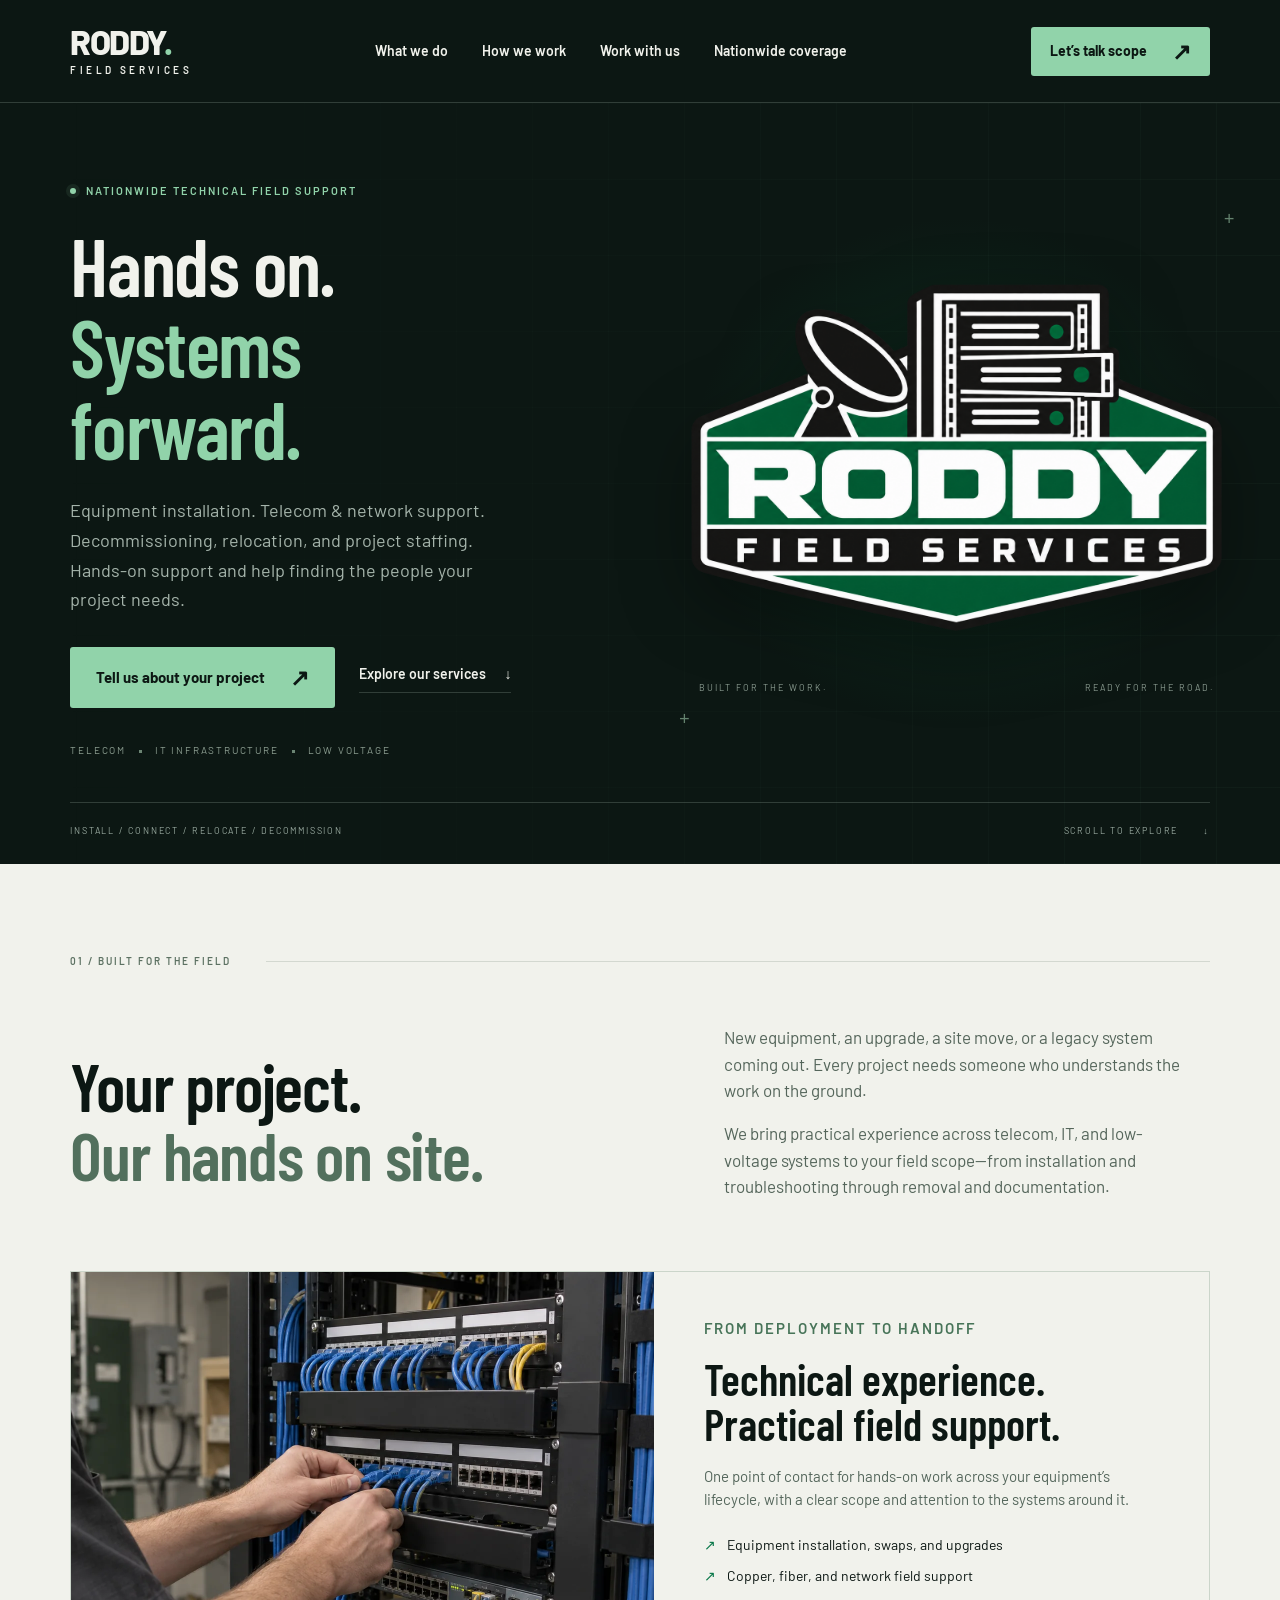
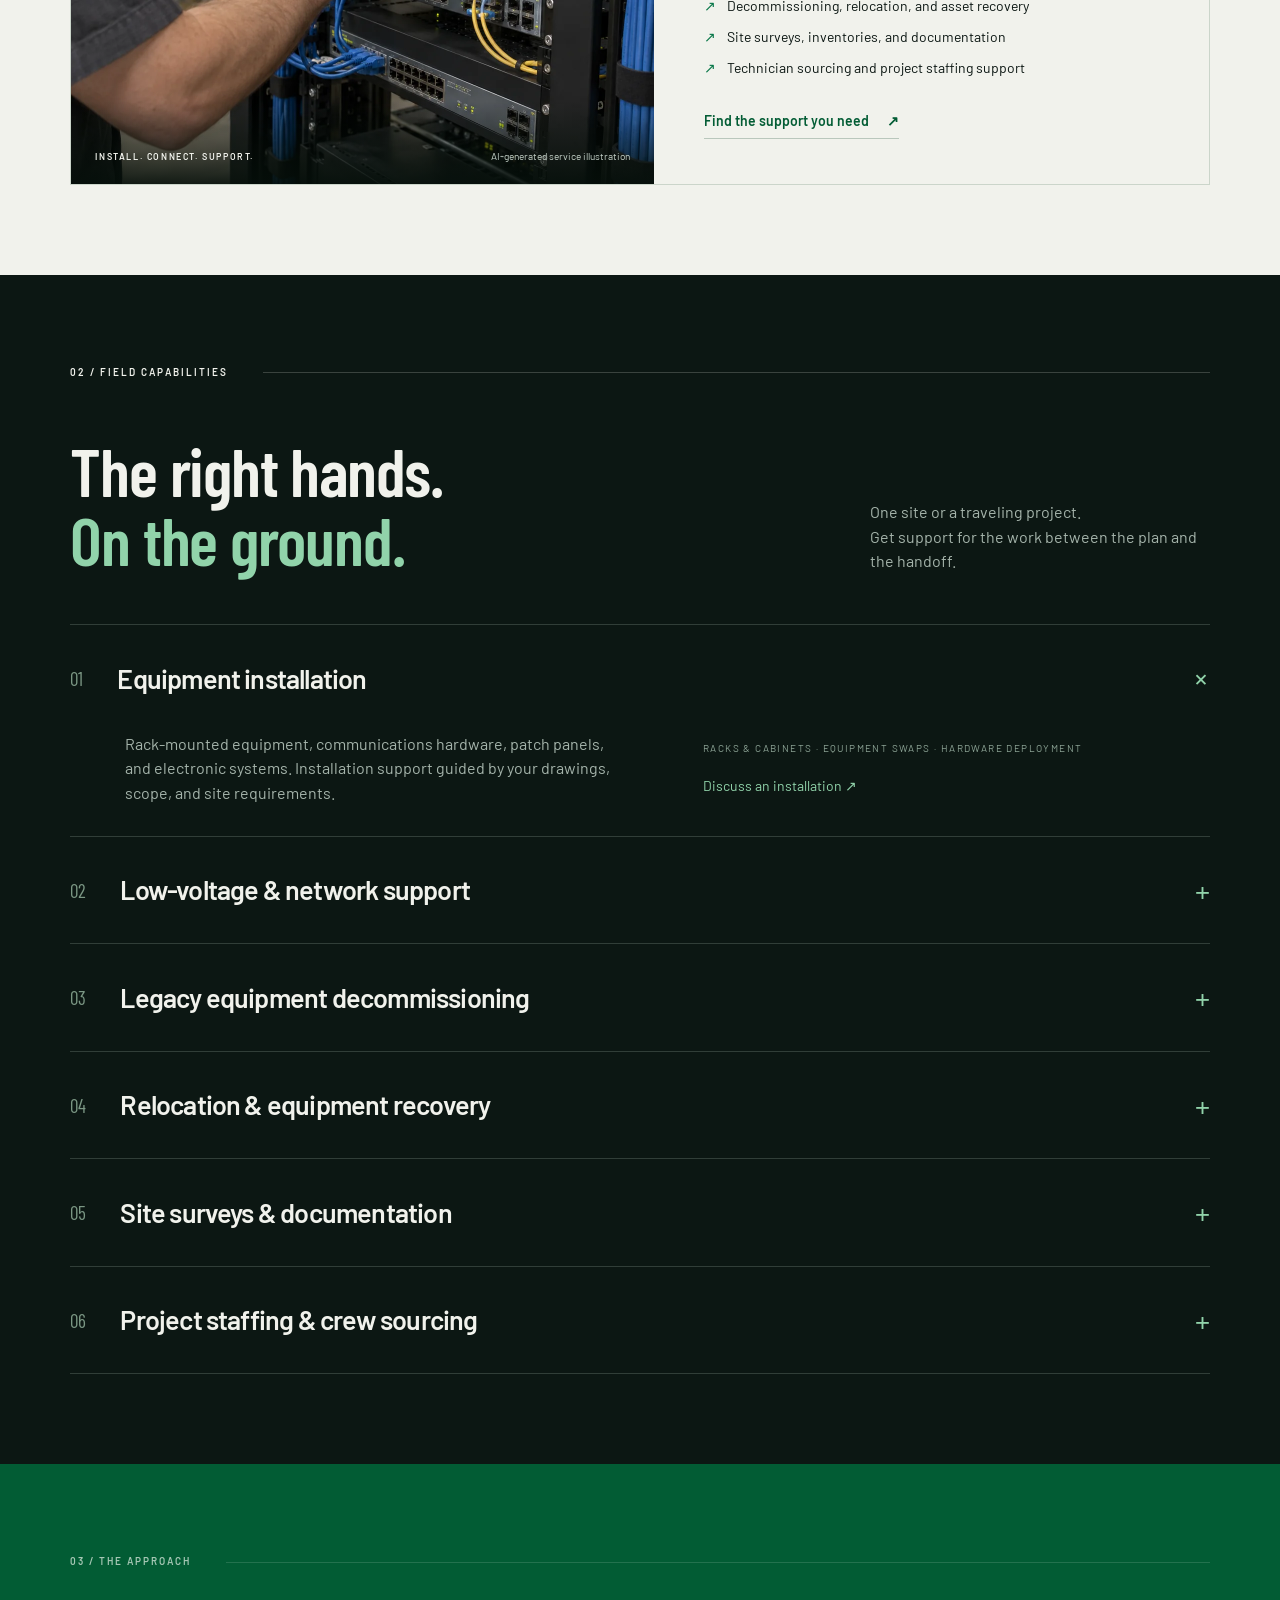
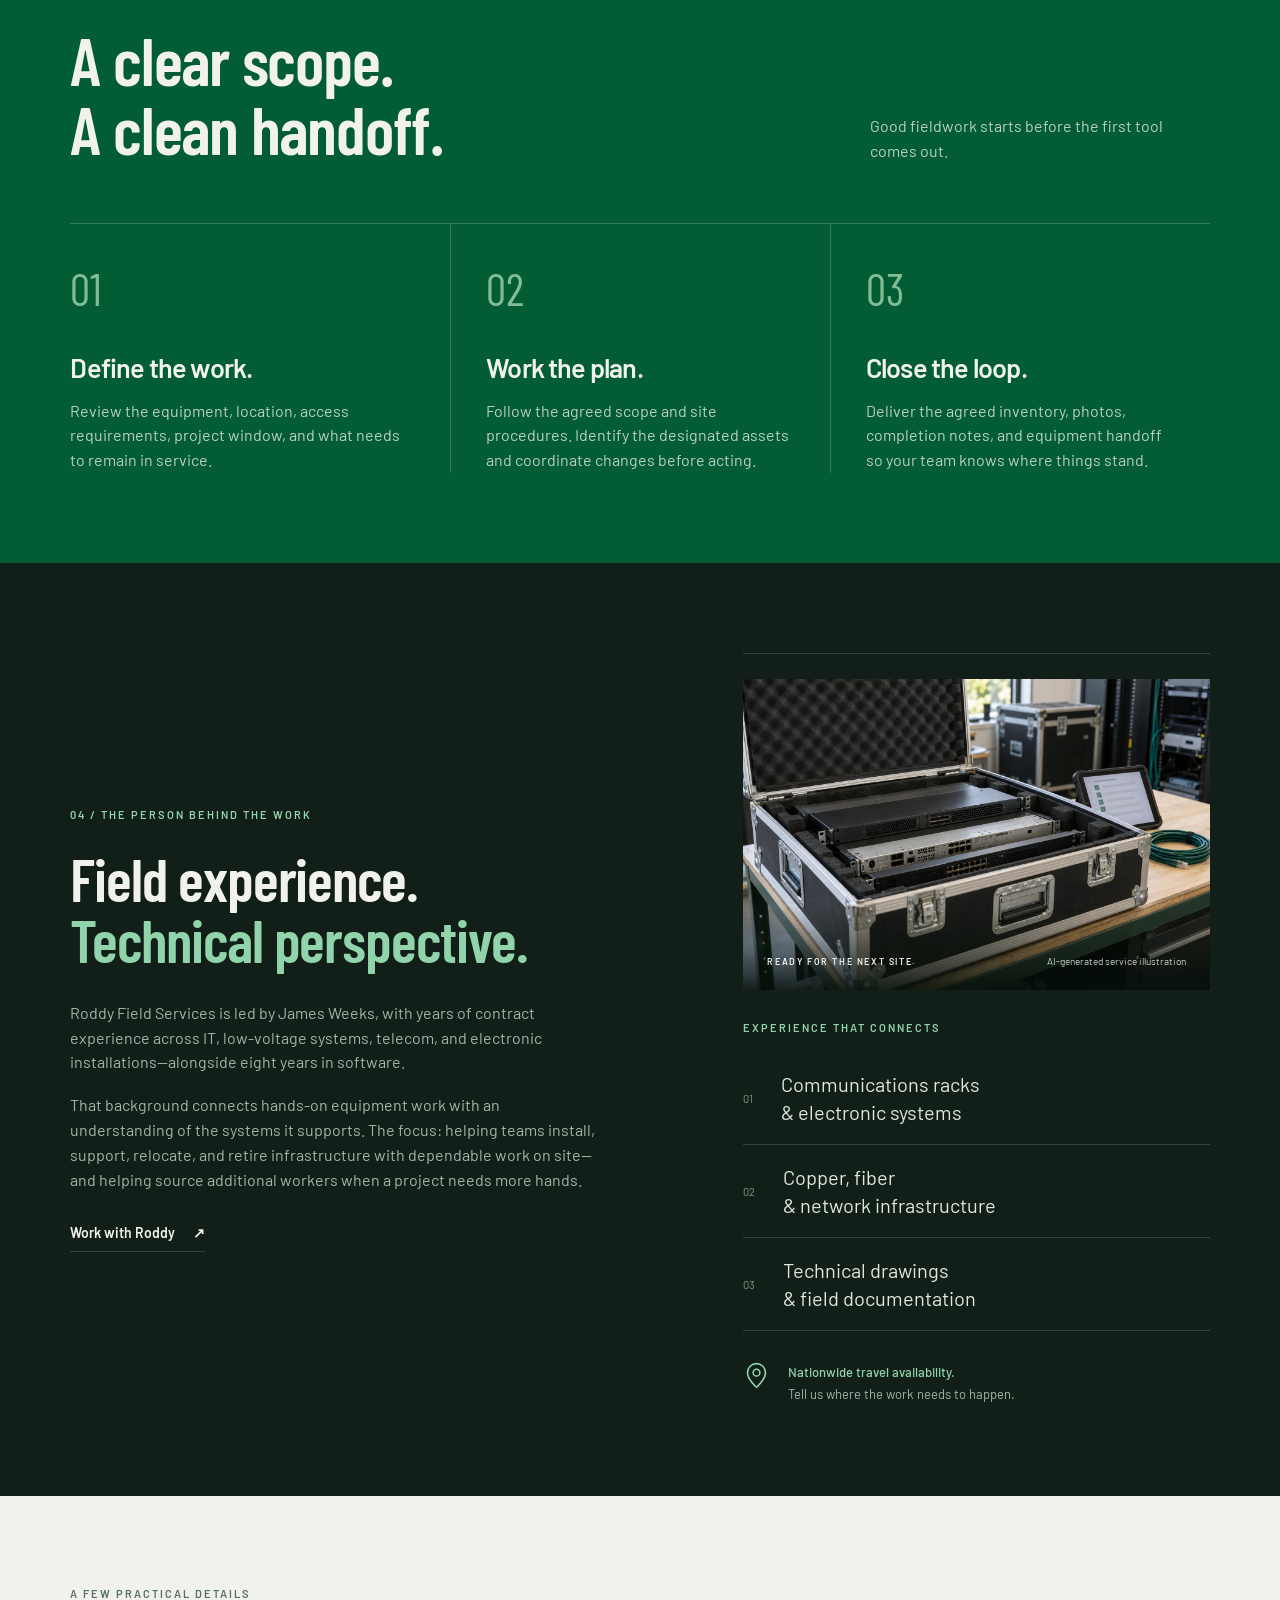
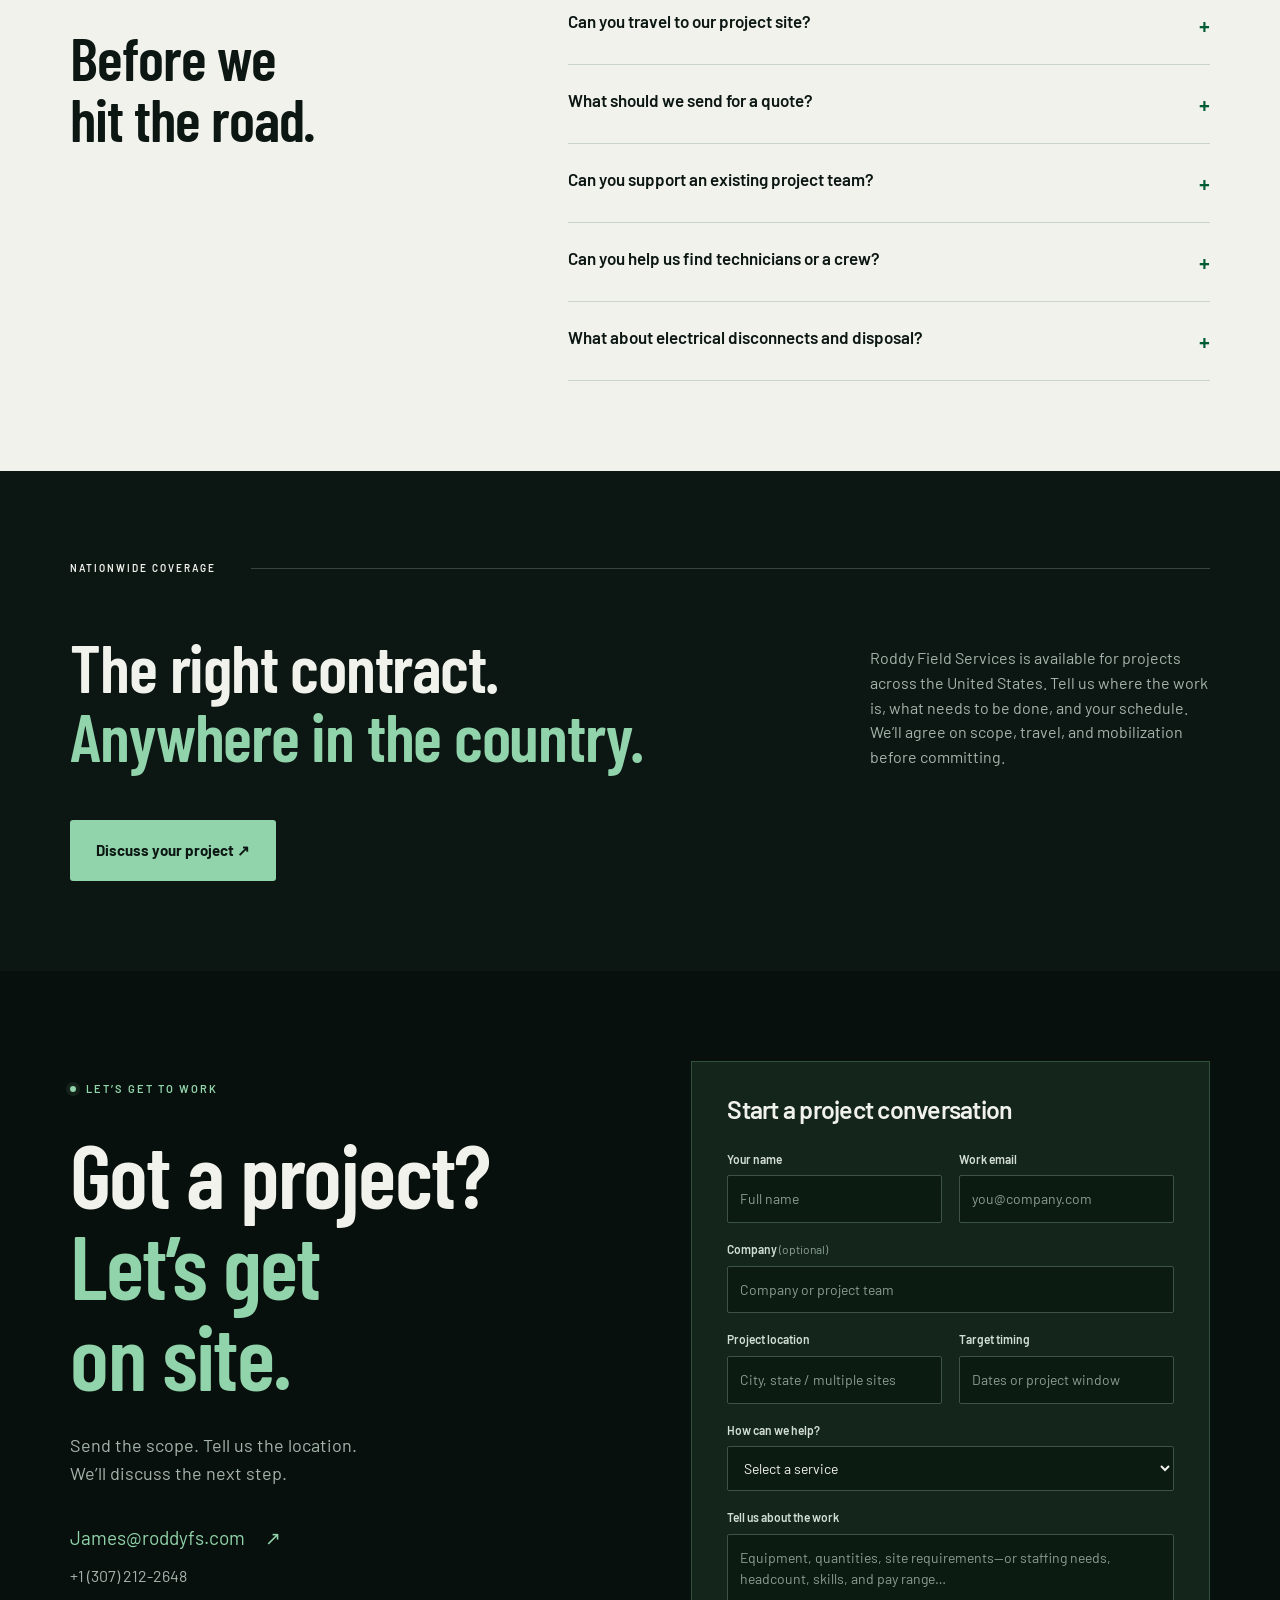
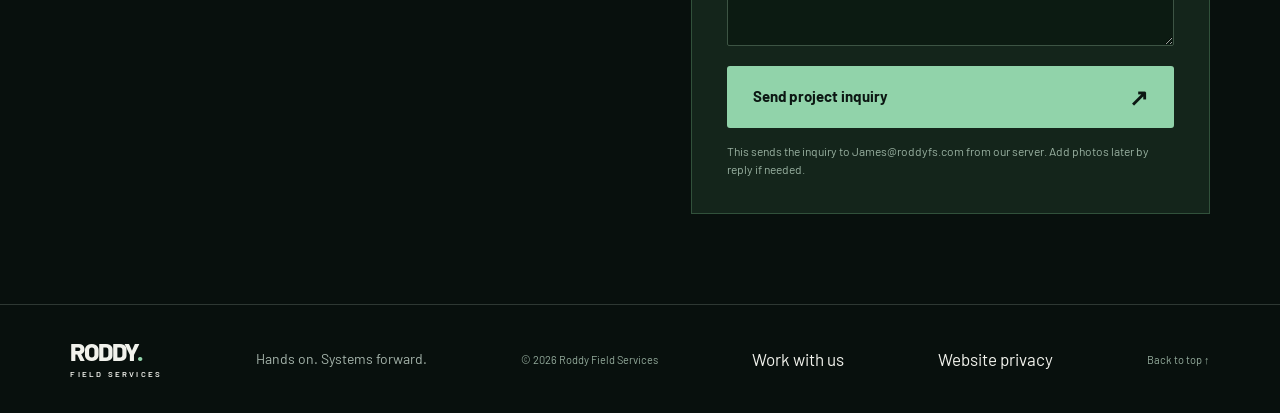
==== index.html @ cfcd13be "Serve the technician application at apply.roddyfs.com. The host shows the apply form at the root and" ====
<!doctype html>
<html lang="en">
<head>
  <meta charset="utf-8"><meta name="viewport" content="width=device-width,initial-scale=1">
  <meta name="theme-color" content="#0c1713">
  <title>Roddy Field Services | Nationwide Telecom & IT Field Support</title>
  <meta name="description" content="Nationwide equipment installation, telecom and IT field support, equipment removal, relocation, and site documentation. Travel available for the right contract.">
  <link rel="canonical" href="https://roddyfs.com/">
  <meta property="og:url" content="https://roddyfs.com/">
  <meta property="og:image" content="https://roddyfs.com/assets/roddy-badge.png">
  <meta property="og:title" content="Roddy Field Services"><meta property="og:description" content="Hands on. Systems forward. Nationwide equipment installation, telecom and IT fieldwork, decommissioning, and relocation."><meta property="og:type" content="website">
  <link rel="icon" href="assets/favicon.svg" type="image/svg+xml"><link rel="stylesheet" href="styles.css"><script src="app.js" defer></script><script src="analytics.js" defer></script>
<script type="application/ld+json">{"@context": "https://schema.org", "@type": "Organization", "@id": "https://roddyfs.com/#organization", "name": "Roddy Field Services", "url": "https://roddyfs.com/", "email": "James@roddyfs.com", "telephone": "+1-307-212-2648", "areaServed": {"@type": "Country", "name": "United States"}}</script>
</head>
<body>
<a class="skip" href="#main">Skip to content</a>
<header class="header">
  <a class="brand" href="#" aria-label="Roddy Field Services home"><span>RODDY<span class="brand-dot">.</span></span><small>FIELD SERVICES</small></a>
  <nav aria-label="Main navigation" id="main-nav"><a href="#services">What we do</a><a href="#approach">How we work</a><a href="https://apply.roddyfs.com/">Work with us</a><a href="#service-areas">Nationwide coverage</a></nav>
  <a class="button small header-cta" href="#contact">Let’s talk scope <span aria-hidden="true">↗</span></a>
  <button class="menu-toggle" aria-label="Open navigation" aria-controls="main-nav" aria-expanded="false"><span></span><span></span></button>
</header>
<main id="main">
  <section class="hero" aria-labelledby="hero-title">
    <div class="hero-grid" aria-hidden="true"></div>
    <div class="hero-copy">
      <p class="eyebrow"><span class="status-dot"></span> NATIONWIDE TECHNICAL FIELD SUPPORT</p>
      <h1 id="hero-title">Hands on.<br><em>Systems<br>forward.</em></h1>
      <p class="hero-description">Equipment installation. Telecom & network support. Decommissioning, relocation, and project staffing. Hands-on support and help finding the people your project needs.</p>
      <div class="hero-actions"><a class="button" href="#contact">Tell us about your project <span aria-hidden="true">↗</span></a><a class="text-link" href="#services">Explore our services <span aria-hidden="true">↓</span></a></div>
      <div class="hero-footnote"><span>TELECOM</span><i></i><span>IT INFRASTRUCTURE</span><i></i><span>LOW VOLTAGE</span></div>
    </div>
    <div class="hero-art">
      <div class="art-cross top" aria-hidden="true">+</div><div class="art-cross bottom" aria-hidden="true">+</div>
      <div class="logo-halo" aria-hidden="true"></div>
      <img src="assets/roddy-badge.png" alt="Roddy Field Services badge featuring an equipment rack and communications dish" width="1536" height="1024" fetchpriority="high">
      <div class="art-caption"><span>BUILT FOR THE WORK.</span><span>READY FOR THE ROAD.</span></div>
    </div>
    <div class="hero-bottom"><span>INSTALL / CONNECT / RELOCATE / DECOMMISSION</span><a href="#focus" aria-label="Read about our field services">SCROLL TO EXPLORE <span aria-hidden="true">↓</span></a></div>
  </section>

  <section class="focus section" id="focus">
    <div class="section-label"><span>01 / BUILT FOR THE FIELD</span><span class="line"></span></div>
    <div class="focus-heading"><h2>Your project.<br><span>Our hands on site.</span></h2><div><p>New equipment, an upgrade, a site move, or a legacy system coming out. Every project needs someone who understands the work on the ground.</p><p>We bring practical experience across telecom, IT, and low-voltage systems to your field scope—from installation and troubleshooting through removal and documentation.</p></div></div>
    <div class="decom-feature">
      <figure class="field-photo installation-photo">
        <img src="assets/network-installation.webp" alt="Illustrative technician organizing copper cabling in a communications rack" width="1536" height="1024" loading="lazy" decoding="async">
        <figcaption><span>INSTALL. CONNECT. SUPPORT.</span><small>AI-generated service illustration</small></figcaption>
      </figure>
      <div class="decom-content"><p class="eyebrow">FROM DEPLOYMENT TO HANDOFF</p><h3>Technical experience.<br>Practical field support.</h3><p>One point of contact for hands-on work across your equipment’s lifecycle, with a clear scope and attention to the systems around it.</p><ul class="check-list"><li>Equipment installation, swaps, and upgrades</li><li>Copper, fiber, and network field support</li><li>Decommissioning, relocation, and asset recovery</li><li>Site surveys, inventories, and documentation</li><li>Technician sourcing and project staffing support</li></ul><a class="text-link" href="#services">Find the support you need <span aria-hidden="true">↗</span></a></div>
    </div>
  </section>

  <section class="services section" id="services">
    <div class="section-label"><span>02 / FIELD CAPABILITIES</span><span class="line"></span></div>
    <div class="section-intro"><h2>The right hands.<br><span>On the ground.</span></h2><p>One site or a traveling project.<br>Get support for the work between the plan and the handoff.</p></div>
    <div class="service-list">
      <details open><summary><span class="service-number">01</span><h3>Equipment installation</h3><span class="service-plus" aria-hidden="true">+</span></summary><div class="service-detail"><p>Rack-mounted equipment, communications hardware, patch panels, and electronic systems. Installation support guided by your drawings, scope, and site requirements.</p><span>RACKS & CABINETS · EQUIPMENT SWAPS · HARDWARE DEPLOYMENT</span><a href="#contact" data-service-link="Equipment installation">Discuss an installation ↗</a></div></details>
      <details><summary><span class="service-number">02</span><h3>Low-voltage & network support</h3><span class="service-plus" aria-hidden="true">+</span></summary><div class="service-detail"><p>Copper and fiber infrastructure, MDF/IDF work, patching, labeling, connectivity troubleshooting, and support for network and communications deployments.</p><span>COPPER & FIBER · PATCHING · NETWORK FAULT ISOLATION</span><a href="#contact" data-service-link="Low-voltage and network support">Discuss your network scope ↗</a></div></details>
      <details><summary><span class="service-number">03</span><h3>Legacy equipment decommissioning</h3><span class="service-plus" aria-hidden="true">+</span></summary><div class="service-detail"><p>Removal of designated retired telecom and IT equipment, rack teardown, and retired cable removal. Assets are identified, documented, and staged according to your scope, with attention to systems staying in service.</p><span>EQUIPMENT REMOVAL · RACK TEARDOWN · ASSET DOCUMENTATION</span><a href="#contact" data-service-link="Legacy equipment decommissioning">Plan a decommissioning project ↗</a></div></details>
      <details><summary><span class="service-number">04</span><h3>Relocation & equipment recovery</h3><span class="service-plus" aria-hidden="true">+</span></summary><div class="service-detail"><p>De-racking, identifying, packing, and staging equipment for its next destination. Support for planned moves, site consolidation, and customer-directed asset recovery.</p><span>DE-RACKING · PACKING & STAGING · ASSET HANDOFF</span><a href="#contact" data-service-link="Relocation and equipment recovery">Plan an equipment move ↗</a></div></details>
      <details><summary><span class="service-number">05</span><h3>Site surveys & documentation</h3><span class="service-plus" aria-hidden="true">+</span></summary><div class="service-detail"><p>Onsite eyes and hands for your project team: equipment inventories, serial-number records, cable identification, condition photos, and clear completion notes.</p><span>SITE SURVEYS · INVENTORIES · BEFORE & AFTER PHOTOS</span><a href="#contact" data-service-link="Site surveys and documentation">Scope a site visit ↗</a></div></details>
      <details><summary><span class="service-number">06</span><h3>Project staffing & crew sourcing</h3><span class="service-plus" aria-hidden="true">+</span></summary><div class="service-detail"><p>Need more hands on site? We can help source technicians and field workers for installations, network projects, equipment moves, and decommissioning. Share the skills, headcount, location, pay range, and schedule so we can discuss finding people who fit your scope and site requirements.</p><span>TECHNICIAN SOURCING · TRAVELING CREWS · PROJECT STAFFING</span><a href="#contact" data-service-link="Project staffing and crew sourcing">Discuss your staffing needs ↗</a></div></details>
    </div>
  </section>

  <section class="approach section" id="approach">
    <div class="section-label"><span>03 / THE APPROACH</span><span class="line"></span></div>
    <div class="section-intro"><h2>A clear scope.<br>A clean handoff.</h2><p>Good fieldwork starts before the first tool comes out.</p></div>
    <div class="steps">
      <article><span class="step-number">01</span><h3>Define the work.</h3><p>Review the equipment, location, access requirements, project window, and what needs to remain in service.</p></article>
      <article><span class="step-number">02</span><h3>Work the plan.</h3><p>Follow the agreed scope and site procedures. Identify the designated assets and coordinate changes before acting.</p></article>
      <article><span class="step-number">03</span><h3>Close the loop.</h3><p>Deliver the agreed inventory, photos, completion notes, and equipment handoff so your team knows where things stand.</p></article>
    </div>
  </section>

  <section class="about section" id="about">
    <div class="about-copy"><p class="eyebrow">04 / THE PERSON BEHIND THE WORK</p><h2>Field experience.<br><span>Technical perspective.</span></h2><p>Roddy Field Services is led by James Weeks, with years of contract experience across IT, low-voltage systems, telecom, and electronic installations—alongside eight years in software.</p><p>That background connects hands-on equipment work with an understanding of the systems it supports. The focus: helping teams install, support, relocate, and retire infrastructure with dependable work on site—and helping source additional workers when a project needs more hands.</p><a class="text-link" href="#contact">Work with Roddy <span aria-hidden="true">↗</span></a></div>
    <div class="experience-panel"><figure class="field-photo recovery-photo"><img src="assets/equipment-relocation.webp" alt="Illustrative network equipment packed in a protective case for relocation" width="1536" height="1024" loading="lazy" decoding="async"><figcaption><span>READY FOR THE NEXT SITE.</span><small>AI-generated service illustration</small></figcaption></figure><span class="eyebrow">EXPERIENCE THAT CONNECTS</span><div><span>01</span><p>Communications racks<br>& electronic systems</p></div><div><span>02</span><p>Copper, fiber<br>& network infrastructure</p></div><div><span>03</span><p>Technical drawings<br>& field documentation</p></div><div class="travel-note"><svg viewBox="0 0 24 24" aria-hidden="true"><path d="M12 22s8-7 8-13a8 8 0 1 0-16 0c0 6 8 13 8 13Z"/><circle cx="12" cy="9" r="3"/></svg><p><strong>Nationwide travel availability.</strong><br>Tell us where the work needs to happen.</p></div></div>
  </section>

  <section class="faq section" aria-labelledby="faq-title"><div><p class="eyebrow">A FEW PRACTICAL DETAILS</p><h2 id="faq-title">Before we<br>hit the road.</h2></div><div class="faq-list"><details><summary>Can you travel to our project site?<span aria-hidden="true">+</span></summary><p>Yes. Nationwide travel is part of the service offering. Share the location, expected duration, schedule, and access requirements so we can discuss availability and travel arrangements.</p></details><details><summary>What should we send for a quote?<span aria-hidden="true">+</span></summary><p>A site location, equipment list or photos, approximate quantities, desired timeline, and the work you need completed. Include any site rules, access restrictions, and required documentation.</p></details><details><summary>Can you support an existing project team?<span aria-hidden="true">+</span></summary><p>Yes. We can discuss a defined field scope alongside your project manager, installation team, or asset-recovery provider, including traveling contract assignments.</p></details><details><summary>Can you help us find technicians or a crew?<span aria-hidden="true">+</span></summary><p>Yes. We can help source field workers for a defined project. Send the roles, skills, headcount, work location, schedule, pay range, and travel or per diem details. We’ll discuss candidate sourcing, coordination, and who will handle hiring, onboarding, and supervision before starting.</p></details><details><summary>What about electrical disconnects and disposal?<span aria-hidden="true">+</span></summary><p>Our focus is technical fieldwork and physical equipment handling within an agreed scope. Electrical work requiring a license, certified data destruction, and specialized disposal must be coordinated with appropriately qualified providers. Let’s identify those responsibilities before work begins.</p></details></div></section>

<section class="section" id="service-areas"><div class="section-label"><span>NATIONWIDE COVERAGE</span><span class="line"></span></div><div class="section-intro"><h2>The right contract.<br><span>Anywhere in the country.</span></h2><p>Roddy Field Services is available for projects across the United States. Tell us where the work is, what needs to be done, and your schedule. We’ll agree on scope, travel, and mobilization before committing.</p></div><a class="button" href="#contact">Discuss your project ↗</a></section>

  <section class="contact section" id="contact">
    <div class="contact-copy"><p class="eyebrow"><span class="status-dot"></span> LET’S GET TO WORK</p><h2>Got a project?<br><span>Let’s get<br>on site.</span></h2><p>Send the scope. Tell us the location.<br>We’ll discuss the next step.</p><a class="contact-email" href="mailto:James@roddyfs.com">James@roddyfs.com <span aria-hidden="true">↗</span></a><a class="contact-phone" href="tel:+13072122648">+1 (307) 212-2648</a></div>
    <form id="quote-form"><h3>Start a project conversation</h3><div class="form-row"><label>Your name<input name="name" autocomplete="name" placeholder="Full name" required maxlength="100"></label><label>Work email<input name="email" type="email" autocomplete="email" placeholder="you@company.com" required maxlength="150"></label></div><label>Company <span class="optional">(optional)</span><input name="company" autocomplete="organization" placeholder="Company or project team" maxlength="150"></label><div class="form-row"><label>Project location<input name="location" placeholder="City, state / multiple sites" required maxlength="180"></label><label>Target timing<input name="timing" placeholder="Dates or project window" maxlength="150"></label></div><label>How can we help?<select name="service" id="service-select" required><option value="" disabled selected>Select a service</option><option>Equipment installation</option><option>Low-voltage and network support</option><option>Legacy equipment decommissioning</option><option>Relocation and equipment recovery</option><option>Site surveys and documentation</option><option>Project staffing and crew sourcing</option><option>Multiple services / other scope</option></select></label><label>Tell us about the work<textarea name="details" rows="4" placeholder="Equipment, quantities, site requirements—or staffing needs, headcount, skills, and pay range…" required maxlength="4000"></textarea></label><button type="submit" class="button">Send project inquiry <span aria-hidden="true">↗</span></button><p class="form-note">This sends the inquiry to James@roddyfs.com from our server. Add photos later by reply if needed.</p><div id="email-fallback" hidden><p role="status"></p><span id="copy-status" aria-live="polite"></span></div></form>
  </section>
</main>
<footer><a class="brand" href="#"><span>RODDY<span class="brand-dot">.</span></span><small>FIELD SERVICES</small></a><p>Hands on. Systems forward.</p><span>© <span id="year">2026</span> Roddy Field Services</span><a href="https://apply.roddyfs.com/">Work with us</a><a href="privacy.html">Website privacy</a><a href="#">Back to top ↑</a></footer>
</body></html>
---- styles.css ----
@import url('https://fonts.googleapis.com/css2?family=Barlow+Condensed:wght@500;600;700;800&family=Barlow:wght@400;500;600;700;800&display=swap');
:root{--ink:#0c1713;--deep:#08100d;--green:#025c34;--mint:#91d3aa;--paper:#f1f2ec;--muted:#a5b4ab;--line:rgba(215,237,222,.18);--font:'Barlow',Arial,sans-serif;--display:'Barlow Condensed','Arial Narrow',Impact,sans-serif}
*{box-sizing:border-box}html{scroll-behavior:smooth;scroll-padding-top:100px}body{margin:0;background:var(--ink);color:var(--paper);font-family:var(--font);font-size:17px;line-height:1.55}a{color:inherit;text-decoration:none}button,input,textarea,select{font:inherit}button,a,input,select,textarea{-webkit-tap-highlight-color:transparent}button{cursor:pointer}img{max-width:100%}h1,h2,h3,p{margin:0}h1,h2,h3{line-height:1.02}h1,h2{font-family:var(--display);font-weight:600;letter-spacing:-.018em}h2{font-size:clamp(48px,5.3vw,78px)}h3{font-size:26px;font-weight:600;letter-spacing:-.03em}p{color:var(--muted)}:focus-visible{outline:3px solid #9be8b9;outline-offset:5px}.skip{position:fixed;top:-80px;left:20px;z-index:100;background:var(--paper);color:var(--ink);padding:12px}.skip:focus{top:10px}.header{height:103px;max-width:1600px;margin:auto;padding:0 5.5%;display:flex;align-items:center;justify-content:space-between;border-bottom:1px solid var(--line);position:relative;z-index:10}.brand{display:flex;flex-direction:column;line-height:.9;flex-shrink:0}.brand>span{font-size:34px;font-weight:800;letter-spacing:-1.5px}.brand-dot{color:var(--mint)}.brand small{font-size:10px;letter-spacing:3.4px;margin-top:9px;font-weight:600}.header nav{display:flex;gap:34px;font-size:14px;font-weight:600}.header nav a{padding:10px 0}.header nav a:hover,.text-link:hover{color:var(--mint)}.button{display:inline-flex;align-items:center;justify-content:space-between;gap:25px;padding:18px 25px;background:var(--mint);color:var(--ink);font-size:15px;font-weight:700;border:1px solid transparent;border-radius:3px;transition:background .2s,transform .2s}.button:hover{background:#b8e7c8;transform:translateY(-2px)}.button span{font-size:23px;line-height:1}.button.small{padding:12px 18px;font-size:14px}.menu-toggle{display:none;background:none;border:0;padding:12px}.menu-toggle span{display:block;width:24px;height:2px;background:var(--paper);margin:6px}.hero{position:relative;overflow:hidden;max-width:1600px;margin:auto;min-height:720px;display:grid;grid-template-columns:1.05fr 1fr;padding:80px 5.5% 105px;align-items:center}.hero-grid{position:absolute;inset:0;background-image:linear-gradient(rgba(145,211,170,.035) 1px,transparent 1px),linear-gradient(90deg,rgba(145,211,170,.035) 1px,transparent 1px);background-size:76px 76px;mask-image:linear-gradient(90deg,transparent,#000);pointer-events:none}.hero-copy{position:relative;z-index:2}.eyebrow{font-size:11px;font-weight:600;letter-spacing:2px;color:var(--mint);display:flex;align-items:center;gap:10px;line-height:1.5}.status-dot{height:6px;width:6px;background:var(--mint);border-radius:50%;display:inline-block;flex-shrink:0;box-shadow:0 0 0 4px rgba(145,211,170,.09)}h1{font-size:clamp(64px,6.25vw,96px);margin:25px 0 27px}h1 em{font-style:normal;color:var(--mint)}.hero-description{font-size:18px;max-width:450px;line-height:1.65}.hero-actions{display:flex;align-items:center;gap:24px;margin-top:32px;flex-wrap:wrap}.text-link{display:inline-flex;gap:18px;align-items:center;font-size:14px;font-weight:600;border-bottom:1px solid var(--line);padding-bottom:7px}.hero-footnote{display:flex;align-items:center;gap:13px;font-size:10px;letter-spacing:1.8px;color:#8b9d90;margin-top:35px}.hero-footnote i{width:3px;height:3px;background:#6b8473}.hero-art{position:relative;min-width:0;transform:translateX(25px);padding:40px 0}.hero-art img{position:relative;width:110%;max-width:110%;margin-left:-5%;height:auto;filter:drop-shadow(0 25px 35px #0005)}.logo-halo{position:absolute;inset:0;background:radial-gradient(ellipse at center,#0c704141,transparent 68%)}.art-cross{position:absolute;color:#64826e;font-family:monospace;font-size:18px}.art-cross.top{right:0;top:0}.art-cross.bottom{left:0;bottom:0}.art-caption{display:flex;justify-content:space-between;font-size:9px;letter-spacing:2px;color:#8b9c91;padding:0 20px;margin-top:20px}.hero-bottom{position:absolute;left:5.5%;right:5.5%;bottom:26px;border-top:1px solid var(--line);padding-top:21px;display:flex;justify-content:space-between;font-size:9px;letter-spacing:1.8px;color:#99aaa0}.hero-bottom a{display:flex;gap:25px}.section{padding:90px max(5.5%,calc((100vw - 1424px)/2))}.section-label{display:flex;gap:35px;align-items:center;font-size:10px;font-weight:600;letter-spacing:2px;margin-bottom:55px}.section-label .line{height:1px;background:currentColor;opacity:.2;flex:1}.focus{background:var(--paper);color:var(--ink)}.focus .section-label{color:#5c7162}.focus-heading{display:grid;grid-template-columns:1.2fr 1fr;gap:70px;align-items:center}.focus h2 span{color:#52705d}.focus-heading p{color:#55665b;max-width:460px;font-size:17px;margin-bottom:17px}.decom-feature{display:grid;grid-template-columns:1.05fr 1fr;margin-top:55px;border:1px solid #cbd5ca;min-height:440px}.field-photo{position:relative;margin:0;overflow:hidden;background:#16231d;isolation:isolate}.field-photo img{display:block;width:100%;height:100%;object-fit:cover}.field-photo figcaption{position:absolute;bottom:0;left:0;right:0;z-index:1;padding:48px 24px 20px;background:linear-gradient(transparent,rgba(5,15,10,.9));color:#f1f2ec;display:flex;flex-wrap:wrap;align-items:center;justify-content:space-between;gap:8px 16px}.field-photo figcaption span{font-size:9px;letter-spacing:1.6px;font-weight:600}.field-photo figcaption small{font-size:10px;color:#c4d1c8}.installation-photo{min-height:440px}.installation-photo img{position:absolute;inset:0;object-position:58% center}.recovery-photo{aspect-ratio:3/2;margin-bottom:30px}.experience-panel .recovery-photo+ .eyebrow{margin-bottom:16px}.decom-content{padding:45px 50px}.decom-content .eyebrow{color:#477458;margin-bottom:17px}.decom-content h3{font-family:var(--display);font-size:44px;letter-spacing:0;margin-bottom:18px}.decom-content p{color:#54665b;font-size:15px}.check-list{list-style:none;padding:0;margin:23px 0 27px;font-size:14px}.check-list li{position:relative;padding-left:23px;margin:9px 0}.check-list li:before{content:'↗';position:absolute;left:0;color:#087748}.decom-content .text-link{border-color:#b9c7bc;color:#025c34}.section-intro{display:flex;justify-content:space-between;gap:50px;align-items:end;margin-bottom:50px}.section-intro p{max-width:340px;font-size:16px}.section-intro h2 span{color:var(--mint)}.service-list{border-top:1px solid var(--line)}details{border-bottom:1px solid var(--line)}summary{list-style:none;cursor:pointer}summary::-webkit-details-marker{display:none}.service-list summary{display:flex;align-items:center;gap:34px;padding:30px 0}.service-number{color:#7b9784;font-family:var(--display);font-size:19px}.service-list h3{font-size:27px;flex:1}.service-plus{font-size:30px;font-weight:400;color:var(--mint);transition:transform .2s}details[open] .service-plus{transform:rotate(45deg)}.service-detail{padding:0 45px 30px 55px;display:grid;grid-template-columns:1.1fr 1fr;gap:18px 70px}.service-detail p{font-size:16px;max-width:540px;grid-row:span 2}.service-detail>span{font-size:10px;letter-spacing:1.4px;color:#8ca395;align-self:end}.service-detail a{font-size:14px;color:var(--mint)}.approach{background:var(--green)}.approach .section-label{color:#a5c7b4}.approach p{color:#bbd0c3}.steps{display:grid;grid-template-columns:repeat(3,1fr);border-top:1px solid #ffffff30;margin-top:60px}.steps article{padding:30px 35px 0 0}.steps article+article{border-left:1px solid #ffffff30;padding-left:35px}.step-number{font-family:var(--display);font-size:45px;color:#82bd96}.steps h3{margin:30px 0 17px;font-size:27px}.steps p{font-size:16px;max-width:330px}.about{display:grid;grid-template-columns:1.15fr 1fr;gap:12%;align-items:center;background:#111f18}.about .eyebrow{margin-bottom:25px}.about h2{font-size:clamp(46px,4.7vw,68px);margin-bottom:30px}.about h2 span{color:var(--mint)}.about-copy>p:not(.eyebrow){max-width:560px;font-size:16px;margin-bottom:18px}.about .text-link{margin-top:12px}.experience-panel{border-top:1px solid var(--line);padding-top:25px}.experience-panel>div:not(.travel-note){display:flex;gap:28px;align-items:center;border-bottom:1px solid var(--line);padding:18px 0}.experience-panel>div>span{font-size:11px;color:#7e9b88}.experience-panel>div>p{font-size:20px;line-height:1.4;color:#dfE6df}.travel-note{display:flex;gap:18px;margin-top:30px}.travel-note svg{width:27px;height:30px;fill:none;stroke:var(--mint);stroke-width:1.4;flex-shrink:0}.experience-panel .travel-note p{font-size:13px;color:var(--muted);line-height:1.7}.travel-note strong{color:var(--mint);font-weight:500}.faq{display:grid;grid-template-columns:.8fr 1.2fr;gap:70px;background:var(--paper);color:var(--ink)}.faq .eyebrow{color:#54705f;margin-bottom:25px}.faq h2{font-size:60px}.faq details{border-color:#cbd5ca}.faq summary{display:flex;justify-content:space-between;gap:20px;padding:22px 0;font-size:17px;font-weight:600}.faq summary span{color:var(--green);font-size:22px}.faq details[open] summary span{transform:rotate(45deg)}.faq details p{color:#536458;font-size:15px;line-height:1.7;padding:0 35px 24px 0}.contact{display:grid;grid-template-columns:1fr 1fr;gap:9%;background:var(--deep);position:relative}.contact-copy{padding-top:20px}.contact h2{font-size:clamp(65px,7vw,100px);margin:30px 0}.contact h2 span{color:var(--mint)}.contact-copy p:not(.eyebrow){font-size:18px}.contact-email{display:flex;align-items:center;gap:20px;font-size:19px;margin-top:35px;color:var(--mint);overflow-wrap:anywhere}.contact-phone{display:block;font-size:16px;margin-top:12px;color:#a5b4ab}form{padding:35px;background:#14251b;border:1px solid #31513b}form h3{font-size:25px;margin-bottom:27px}.form-row{display:grid;grid-template-columns:1fr 1fr;gap:17px}label{display:block;font-size:12px;font-weight:600;color:#d0ded3;margin-bottom:17px}.optional{color:#8ca394;font-weight:400}input,select,textarea{display:block;width:100%;margin-top:7px;background:#0c1b12;border:1px solid #3d5444;border-radius:2px;color:var(--paper);padding:12px;font-size:14px;font-weight:400;min-width:0;outline-offset:2px}textarea{resize:vertical;min-height:100px}input::placeholder,textarea::placeholder{color:#8b9d90;opacity:1}select{color-scheme:dark}form .button{width:100%;margin-top:3px}form .form-note{font-size:12px;color:#99b1a1;line-height:1.5;margin-top:14px}#email-fallback{border-top:1px solid #405b47;margin-top:20px;padding-top:15px}#email-fallback p{font-size:13px}#copy-details{background:none;border:1px solid #789982;color:var(--mint);font-size:13px;padding:8px 12px;margin-top:12px}#copy-status{font-size:12px;margin-left:10px;color:var(--mint)}.consent-row{display:flex;align-items:flex-start;gap:10px;font-size:13px;font-weight:500;line-height:1.5;color:#c5d6cb}.consent-row input{width:auto;margin:3px 0 0;min-width:16px}input[type=file]{padding:10px;background:#0c1b12}#apply-status,#email-fallback{border-top:1px solid #405b47;margin-top:20px;padding-top:15px}#apply-status p{font-size:14px;color:var(--mint)}footer{border-top:1px solid var(--line);padding:35px 5.5%;display:flex;gap:35px;align-items:center;justify-content:space-between;background:var(--deep)}footer .brand>span{font-size:25px}footer .brand small{font-size:8px;letter-spacing:2.2px}footer p{font-size:14px}footer>span,footer>a:last-child{font-size:11px;color:#93aa9b}
@media(min-width:1600px){.header{max-width:none;padding-left:max(5.5%,calc((100vw - 1424px)/2));padding-right:max(5.5%,calc((100vw - 1424px)/2))}.hero{max-width:none;padding-left:max(5.5%,calc((100vw - 1424px)/2));padding-right:max(5.5%,calc((100vw - 1424px)/2))}.hero-bottom{left:max(5.5%,calc((100vw - 1424px)/2));right:max(5.5%,calc((100vw - 1424px)/2))}}
@media(max-width:1100px){.header nav{gap:20px}.hero{padding-top:65px;min-height:650px}h1{font-size:72px}.hero-art{transform:translateX(10px)}.hero-actions{gap:18px}.hero-actions .button{padding:15px 18px}.hero-description{font-size:16px}.hero-footnote{font-size:8px}.decom-content{padding:35px}.focus-heading{gap:40px}.service-detail{gap:20px 35px}.contact{gap:45px}form{padding:25px}.contact-email{font-size:16px}footer p{display:none}}
@media(max-width:760px){html{scroll-padding-top:25px}.header{height:85px;padding:0 6%}.brand>span{font-size:29px}.brand small{font-size:8px;letter-spacing:3px}.header-cta{margin-left:auto;margin-right:15px}.button.small{padding:10px 13px;font-size:12px;gap:12px}.menu-toggle{display:block}.header nav{display:none;position:absolute;top:84px;left:0;right:0;background:#13281c;padding:22px 6%;border-bottom:1px solid var(--line);box-shadow:0 15px 25px #0004}.header nav.open{display:flex;flex-direction:column;gap:6px}.hero{display:flex;flex-direction:column;align-items:stretch;padding:45px 6% 85px;min-height:0}.hero-grid{mask-image:none;opacity:.5}.eyebrow{font-size:9px;letter-spacing:1.5px}h1{font-size:clamp(59px,11vw,80px);margin:22px 0}.hero-description{max-width:480px;font-size:16px}.hero-actions{margin-top:25px}.hero-actions .button{font-size:14px}.hero-footnote{font-size:8px;letter-spacing:1.2px;margin-top:25px}.hero-art{width:100%;max-width:510px;align-self:center;transform:none;padding:20px 0 0;margin-top:35px}.hero-art img{width:100%;max-width:100%;margin:0}.art-caption{font-size:8px;margin-top:5px;padding:0}.art-cross{display:none}.hero-bottom{left:6%;right:6%;font-size:8px;letter-spacing:1px;bottom:20px}.hero-bottom>a{font-size:0;gap:0}.hero-bottom>a span{font-size:16px}.section{padding:60px 6%}.section-label{font-size:9px;margin-bottom:35px;gap:20px}.focus-heading{grid-template-columns:1fr;gap:25px}h2{font-size:52px}.focus-heading p{font-size:16px}.decom-feature{grid-template-columns:1fr;margin-top:25px}.installation-photo{min-height:0;aspect-ratio:3/2}.field-photo figcaption{padding:40px 18px 16px}.field-photo figcaption span{font-size:8px;letter-spacing:1.2px}.field-photo figcaption small{font-size:9px}.decom-content{padding:30px 25px}.decom-content h3{font-size:40px}.section-intro{display:block;margin-bottom:32px}.section-intro p{margin-top:23px;font-size:15px}.service-list summary{gap:18px;padding:24px 0}.service-list h3{font-size:22px;line-height:1.15}.service-number{font-size:17px}.service-detail{display:block;padding:0 10px 24px 35px}.service-detail p{font-size:15px;margin-bottom:18px}.service-detail>span{display:block;font-size:9px;margin-bottom:14px;line-height:1.7}.steps{grid-template-columns:1fr;margin-top:35px}.steps article,.steps article+article{padding:25px 0;border-left:0;border-bottom:1px solid #ffffff30;display:grid;grid-template-columns:50px 1fr;gap:12px 20px}.step-number{font-size:35px;grid-row:span 2}.steps h3{margin:4px 0 0;font-size:24px}.steps p{max-width:none;font-size:15px;grid-column:2}.about{grid-template-columns:1fr;gap:40px}.about h2{font-size:49px}.experience-panel>div>p{font-size:20px}.faq{grid-template-columns:1fr;gap:28px}.faq h2{font-size:50px}.faq h2 br{display:none}.faq .eyebrow{margin-bottom:18px}.faq summary{font-size:16px}.contact{grid-template-columns:1fr;gap:40px}.contact-copy{padding-top:0}.contact h2{font-size:72px}.contact h2 br:nth-child(2){display:none}.contact h2 span{display:block}.contact-email{font-size:19px}.form-row{gap:12px}form{padding:25px 20px}form h3{font-size:23px}footer{flex-wrap:wrap;padding:30px 6%;gap:25px}footer>span{order:3;flex:1 0 100%}footer>a:last-child{margin-left:auto}}
@media(prefers-reduced-motion:reduce){html{scroll-behavior:auto}*,*:before,*:after{transition:none!important;animation:none!important}}
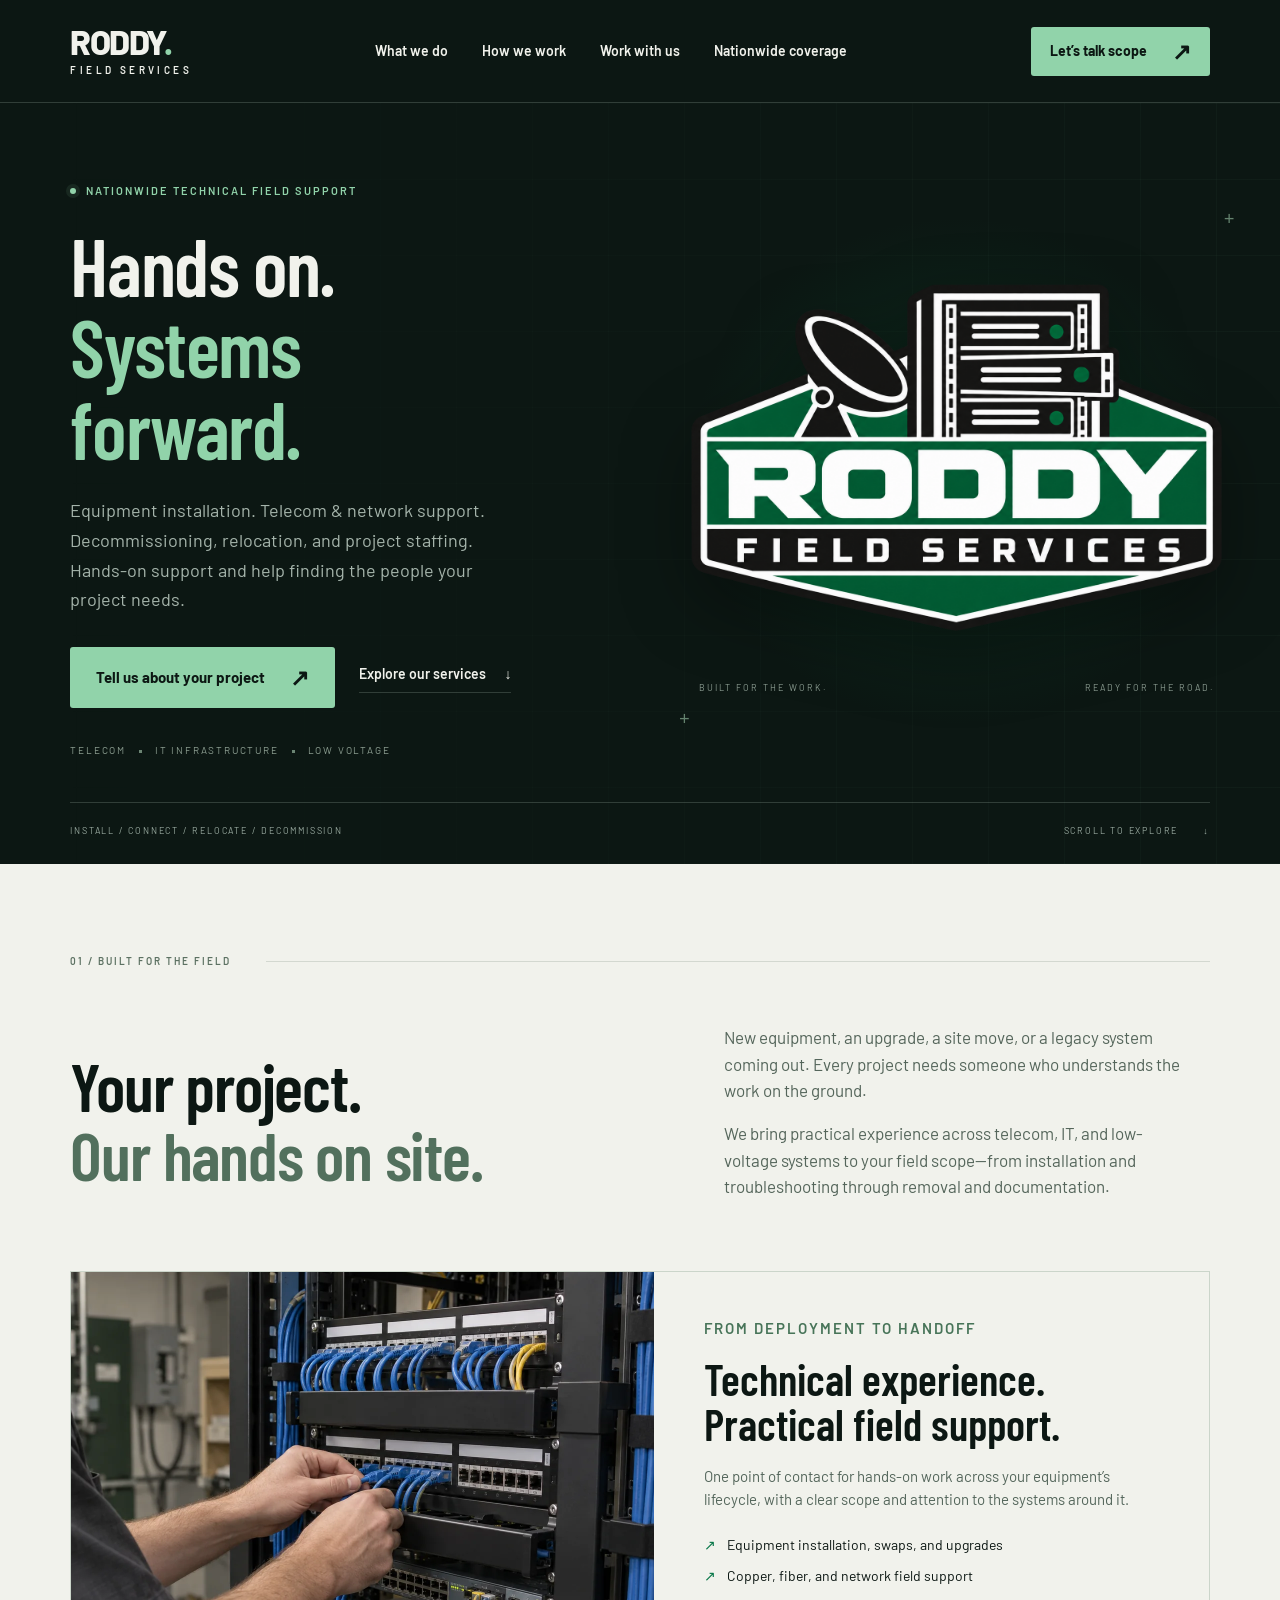
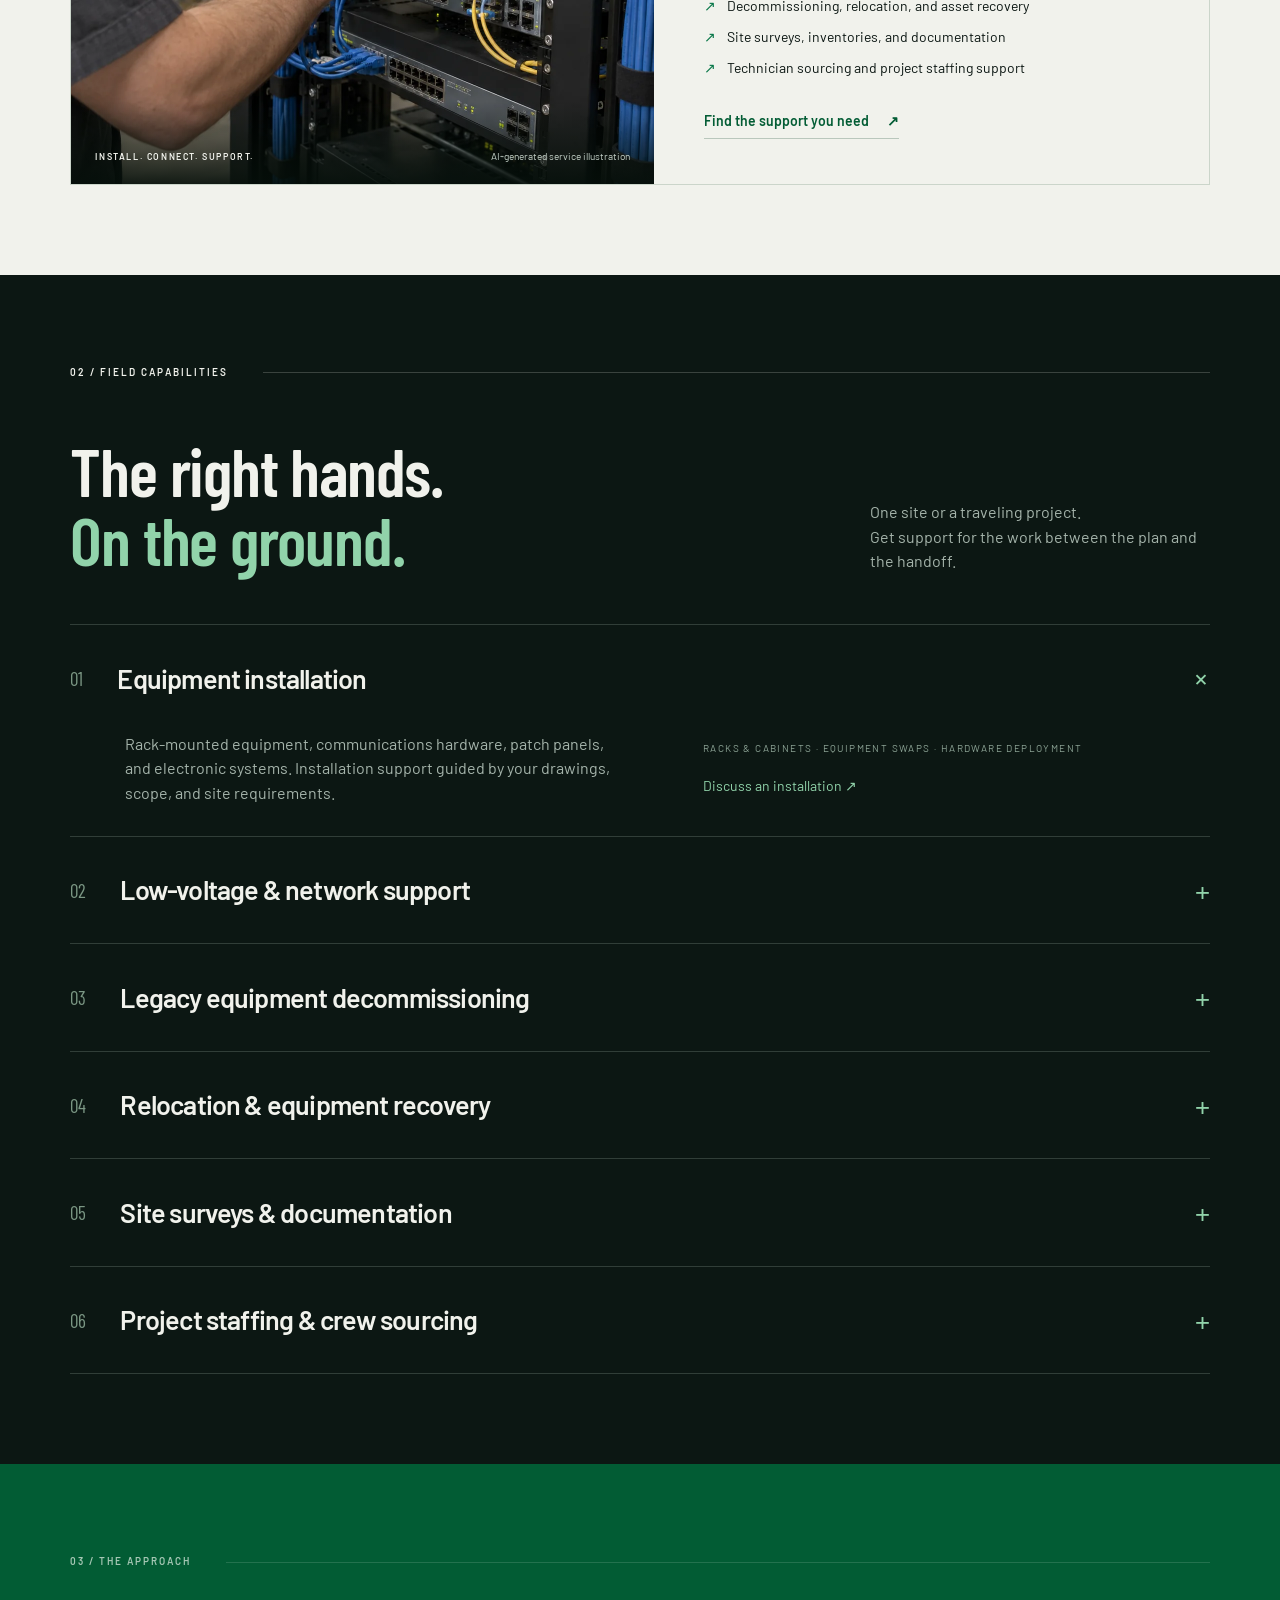
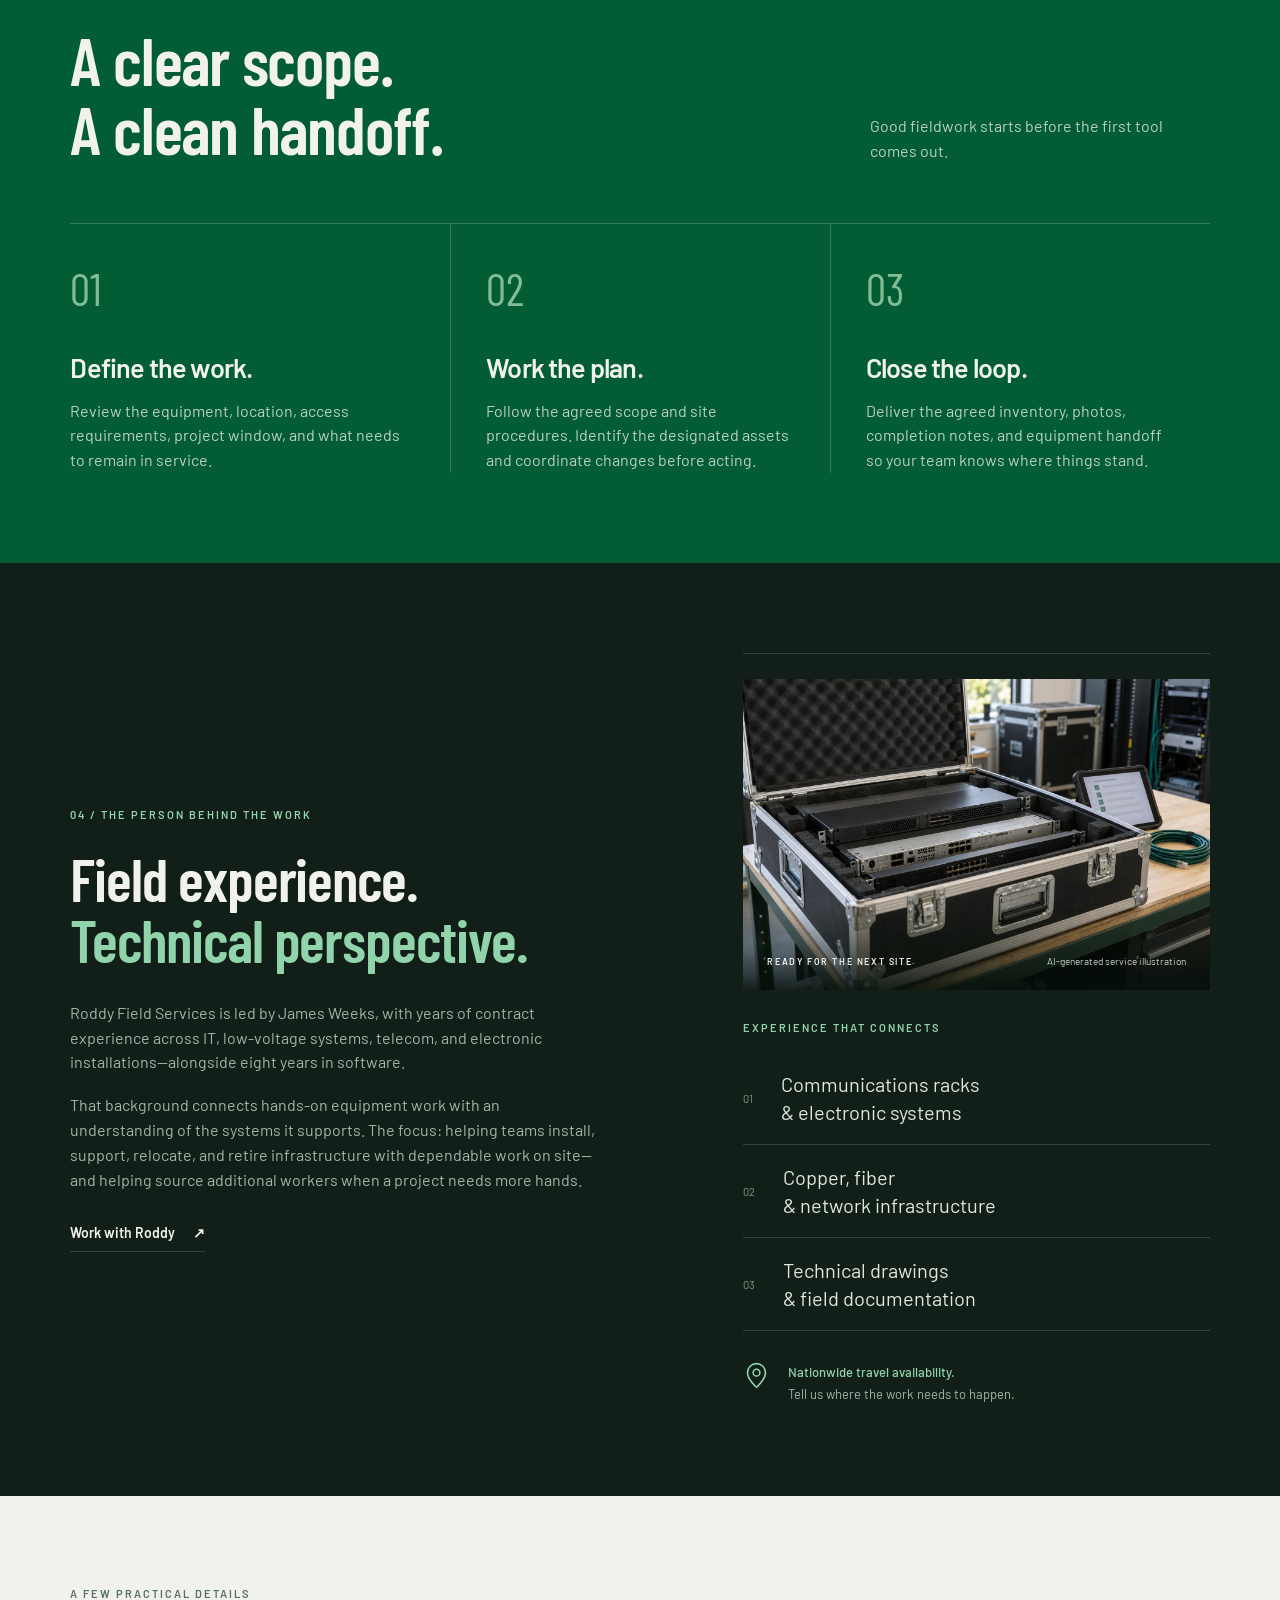
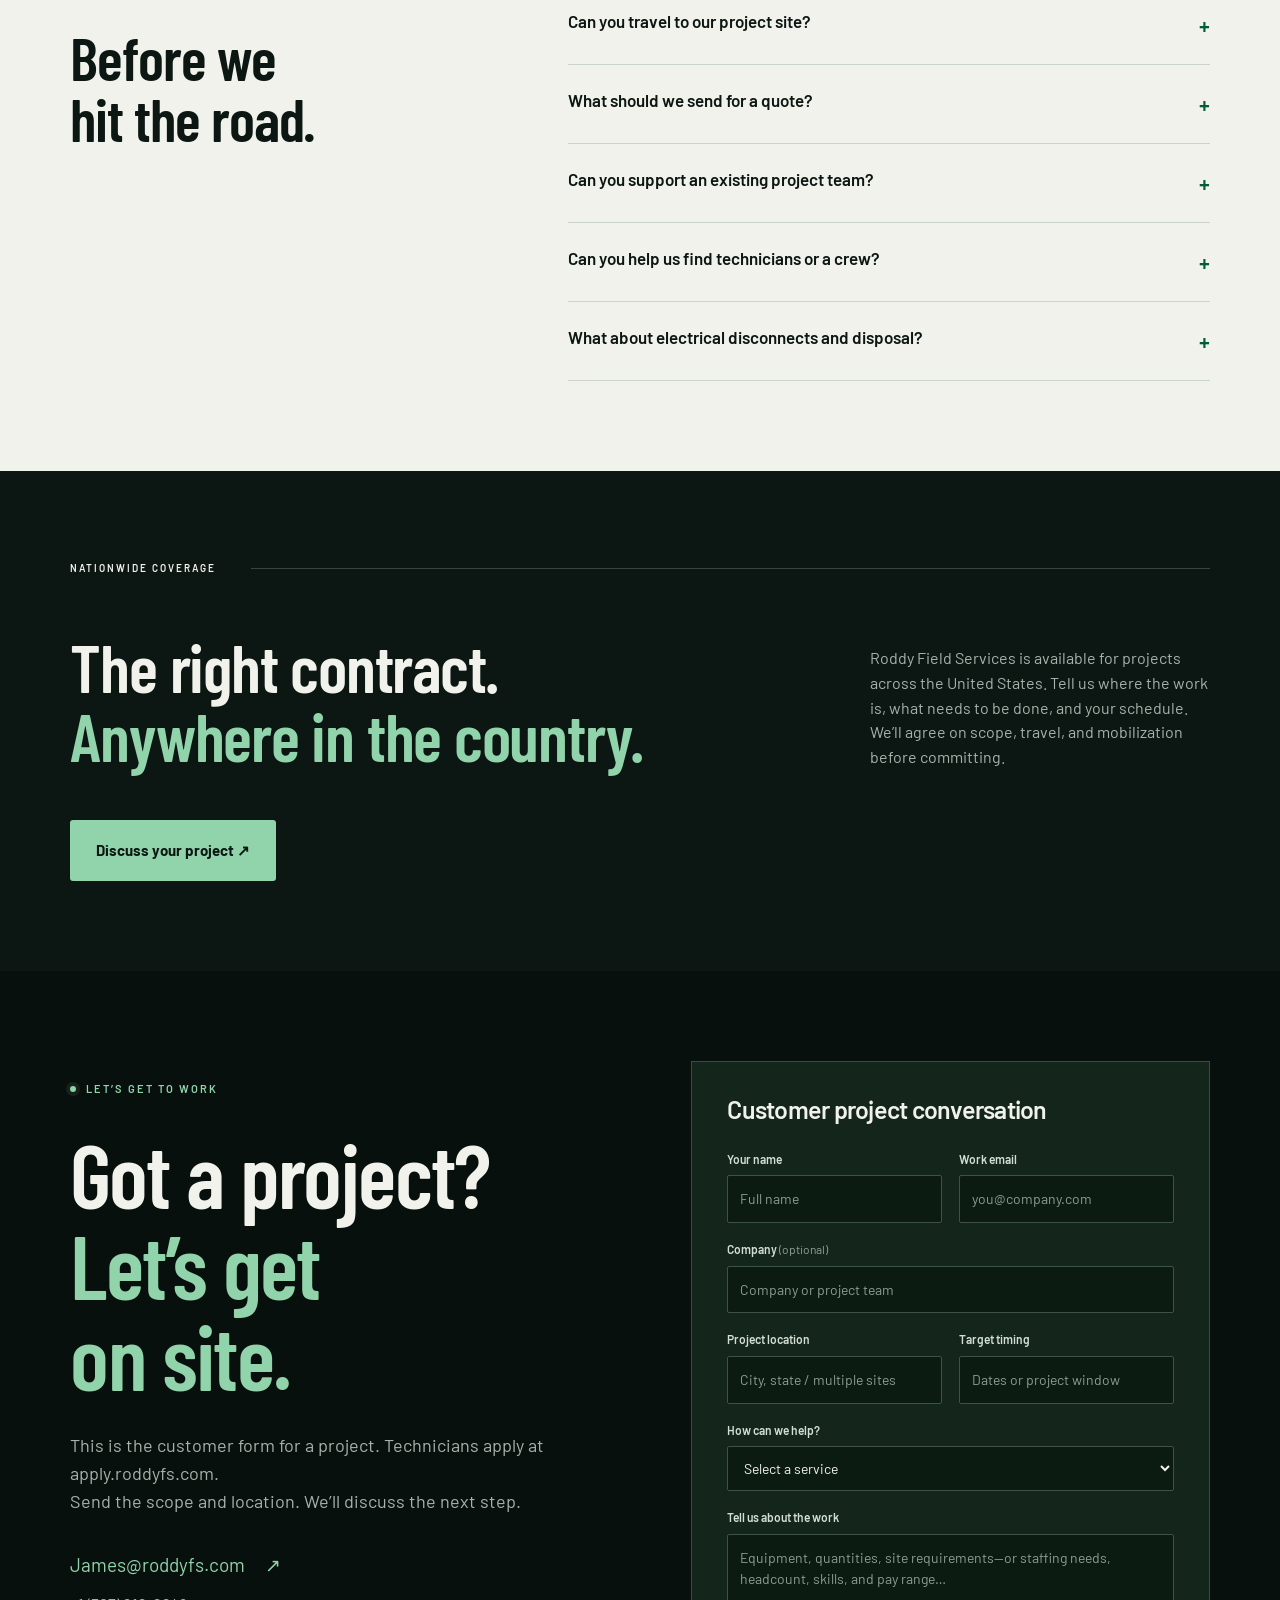
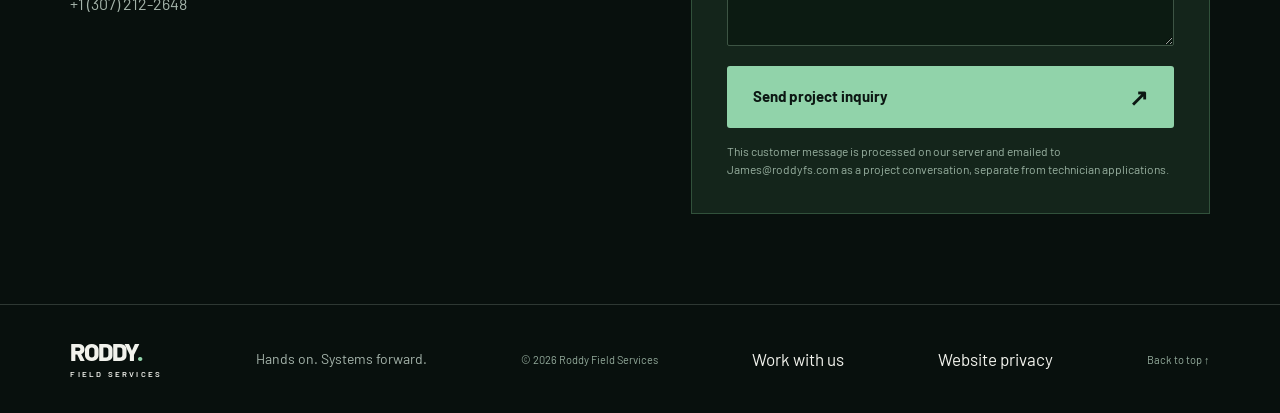
==== commit 119104b2: "Send customer project conversations to the droplet with a distinct mail title. The homepage form pos" ====
--- a/index.html
+++ b/index.html
@@ -84,8 +84,8 @@
 <section class="section" id="service-areas"><div class="section-label"><span>NATIONWIDE COVERAGE</span><span class="line"></span></div><div class="section-intro"><h2>The right contract.<br><span>Anywhere in the country.</span></h2><p>Roddy Field Services is available for projects across the United States. Tell us where the work is, what needs to be done, and your schedule. We’ll agree on scope, travel, and mobilization before committing.</p></div><a class="button" href="#contact">Discuss your project ↗</a></section>
 
   <section class="contact section" id="contact">
-    <div class="contact-copy"><p class="eyebrow"><span class="status-dot"></span> LET’S GET TO WORK</p><h2>Got a project?<br><span>Let’s get<br>on site.</span></h2><p>Send the scope. Tell us the location.<br>We’ll discuss the next step.</p><a class="contact-email" href="mailto:James@roddyfs.com">James@roddyfs.com <span aria-hidden="true">↗</span></a><a class="contact-phone" href="tel:+13072122648">+1 (307) 212-2648</a></div>
-    <form id="quote-form"><h3>Start a project conversation</h3><div class="form-row"><label>Your name<input name="name" autocomplete="name" placeholder="Full name" required maxlength="100"></label><label>Work email<input name="email" type="email" autocomplete="email" placeholder="you@company.com" required maxlength="150"></label></div><label>Company <span class="optional">(optional)</span><input name="company" autocomplete="organization" placeholder="Company or project team" maxlength="150"></label><div class="form-row"><label>Project location<input name="location" placeholder="City, state / multiple sites" required maxlength="180"></label><label>Target timing<input name="timing" placeholder="Dates or project window" maxlength="150"></label></div><label>How can we help?<select name="service" id="service-select" required><option value="" disabled selected>Select a service</option><option>Equipment installation</option><option>Low-voltage and network support</option><option>Legacy equipment decommissioning</option><option>Relocation and equipment recovery</option><option>Site surveys and documentation</option><option>Project staffing and crew sourcing</option><option>Multiple services / other scope</option></select></label><label>Tell us about the work<textarea name="details" rows="4" placeholder="Equipment, quantities, site requirements—or staffing needs, headcount, skills, and pay range…" required maxlength="4000"></textarea></label><button type="submit" class="button">Send project inquiry <span aria-hidden="true">↗</span></button><p class="form-note">This sends the inquiry to James@roddyfs.com from our server. Add photos later by reply if needed.</p><div id="email-fallback" hidden><p role="status"></p><span id="copy-status" aria-live="polite"></span></div></form>
+    <div class="contact-copy"><p class="eyebrow"><span class="status-dot"></span> LET’S GET TO WORK</p><h2>Got a project?<br><span>Let’s get<br>on site.</span></h2><p>This is the customer form for a project. Technicians apply at apply.roddyfs.com.<br>Send the scope and location. We’ll discuss the next step.</p><a class="contact-email" href="mailto:James@roddyfs.com">James@roddyfs.com <span aria-hidden="true">↗</span></a><a class="contact-phone" href="tel:+13072122648">+1 (307) 212-2648</a></div>
+    <form id="quote-form"><h3>Customer project conversation</h3><div class="form-row"><label>Your name<input name="name" autocomplete="name" placeholder="Full name" required maxlength="100"></label><label>Work email<input name="email" type="email" autocomplete="email" placeholder="you@company.com" required maxlength="150"></label></div><label>Company <span class="optional">(optional)</span><input name="company" autocomplete="organization" placeholder="Company or project team" maxlength="150"></label><div class="form-row"><label>Project location<input name="location" placeholder="City, state / multiple sites" required maxlength="180"></label><label>Target timing<input name="timing" placeholder="Dates or project window" maxlength="150"></label></div><label>How can we help?<select name="service" id="service-select" required><option value="" disabled selected>Select a service</option><option>Equipment installation</option><option>Low-voltage and network support</option><option>Legacy equipment decommissioning</option><option>Relocation and equipment recovery</option><option>Site surveys and documentation</option><option>Project staffing and crew sourcing</option><option>Multiple services / other scope</option></select></label><label>Tell us about the work<textarea name="details" rows="4" placeholder="Equipment, quantities, site requirements—or staffing needs, headcount, skills, and pay range…" required maxlength="4000"></textarea></label><button type="submit" class="button">Send project inquiry <span aria-hidden="true">↗</span></button><p class="form-note">This customer message is processed on our server and emailed to James@roddyfs.com as a project conversation, separate from technician applications.</p><div id="email-fallback" hidden><p role="status"></p><span id="copy-status" aria-live="polite"></span></div></form>
   </section>
 </main>
 <footer><a class="brand" href="#"><span>RODDY<span class="brand-dot">.</span></span><small>FIELD SERVICES</small></a><p>Hands on. Systems forward.</p><span>© <span id="year">2026</span> Roddy Field Services</span><a href="https://apply.roddyfs.com/">Work with us</a><a href="privacy.html">Website privacy</a><a href="#">Back to top ↑</a></footer>
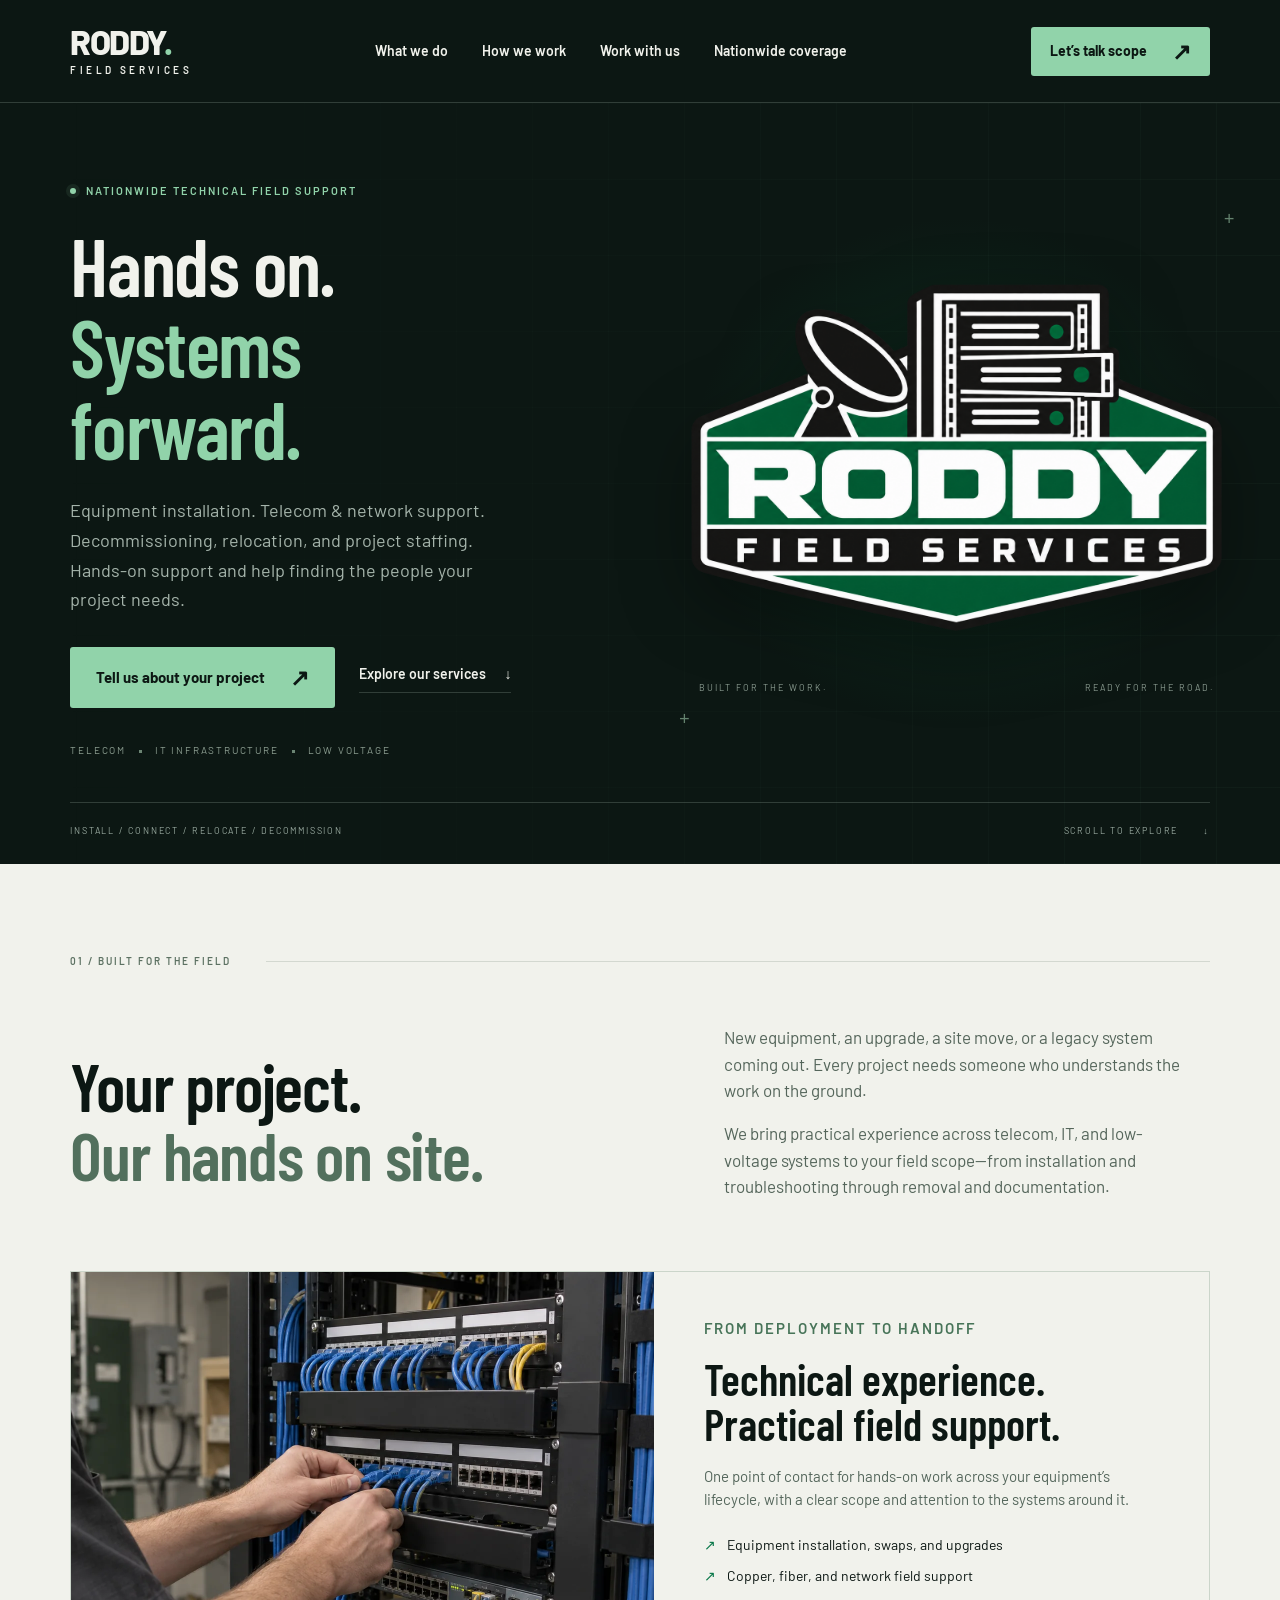
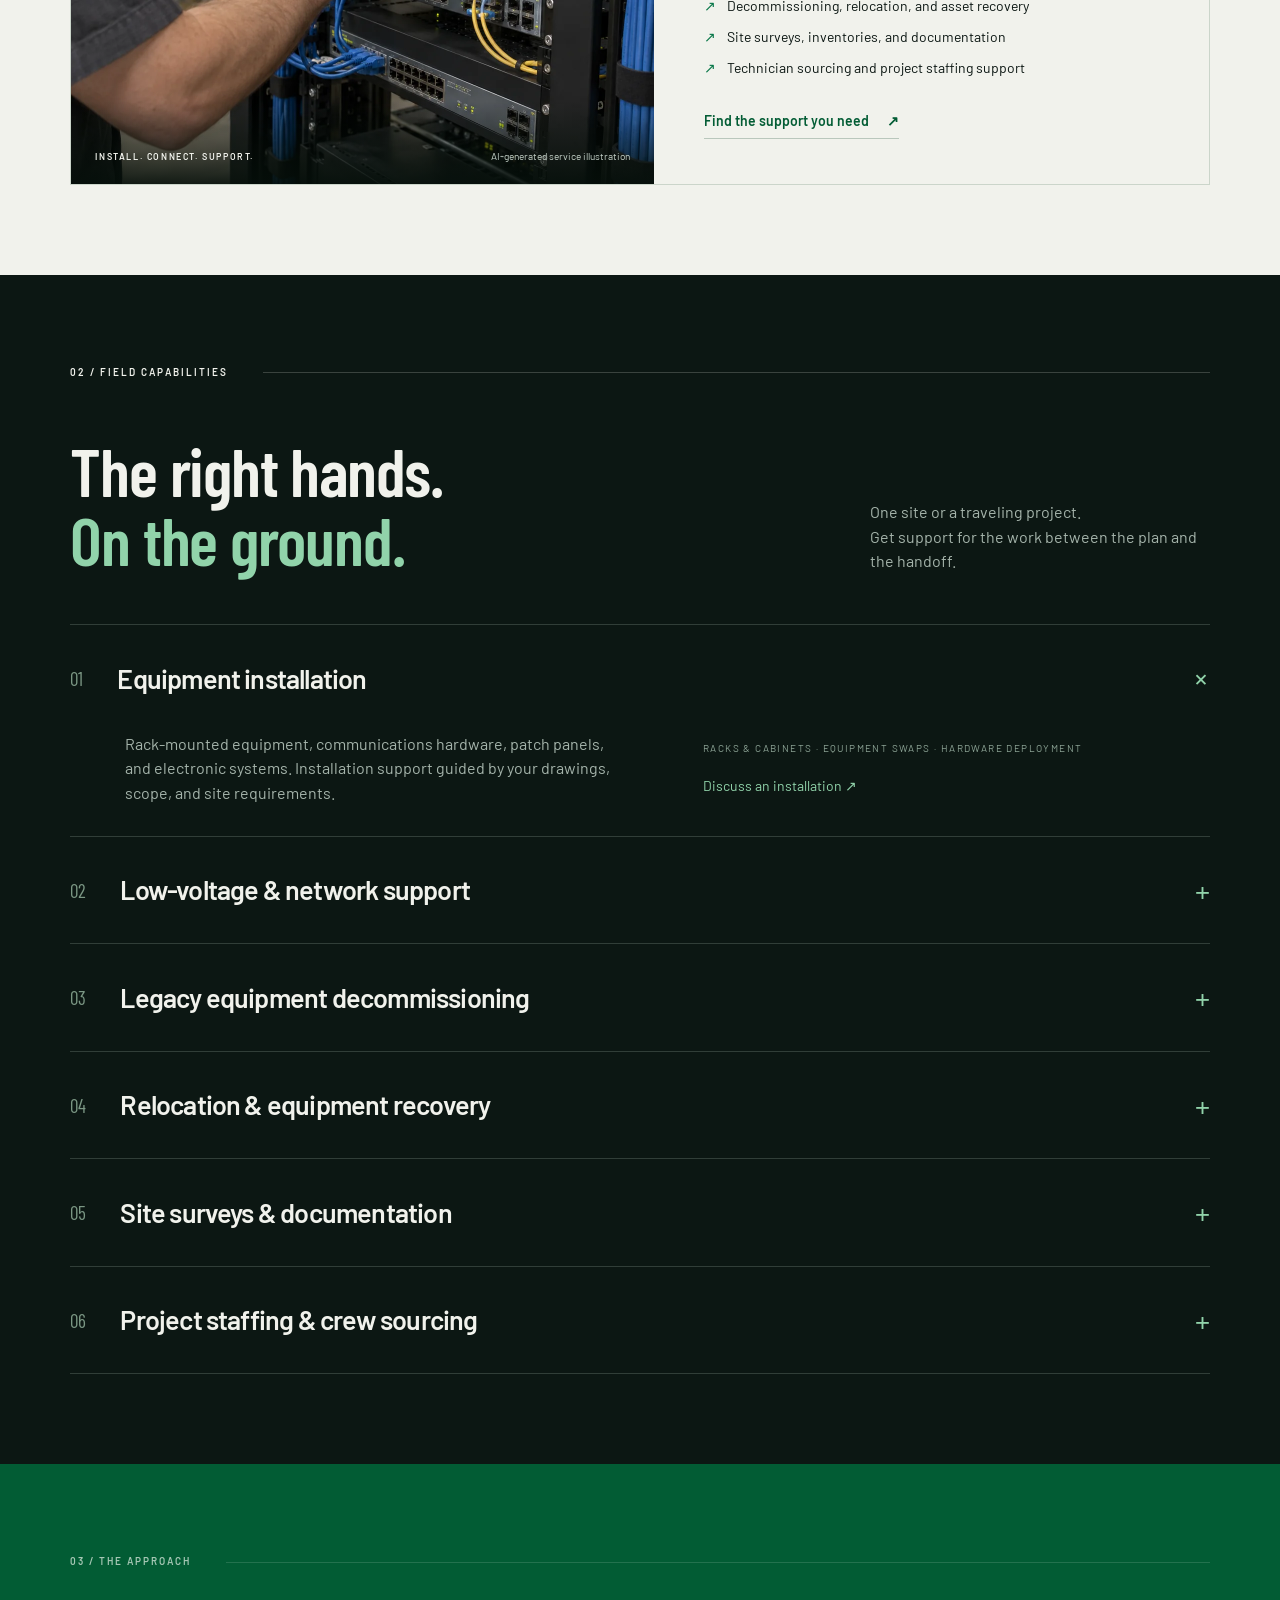
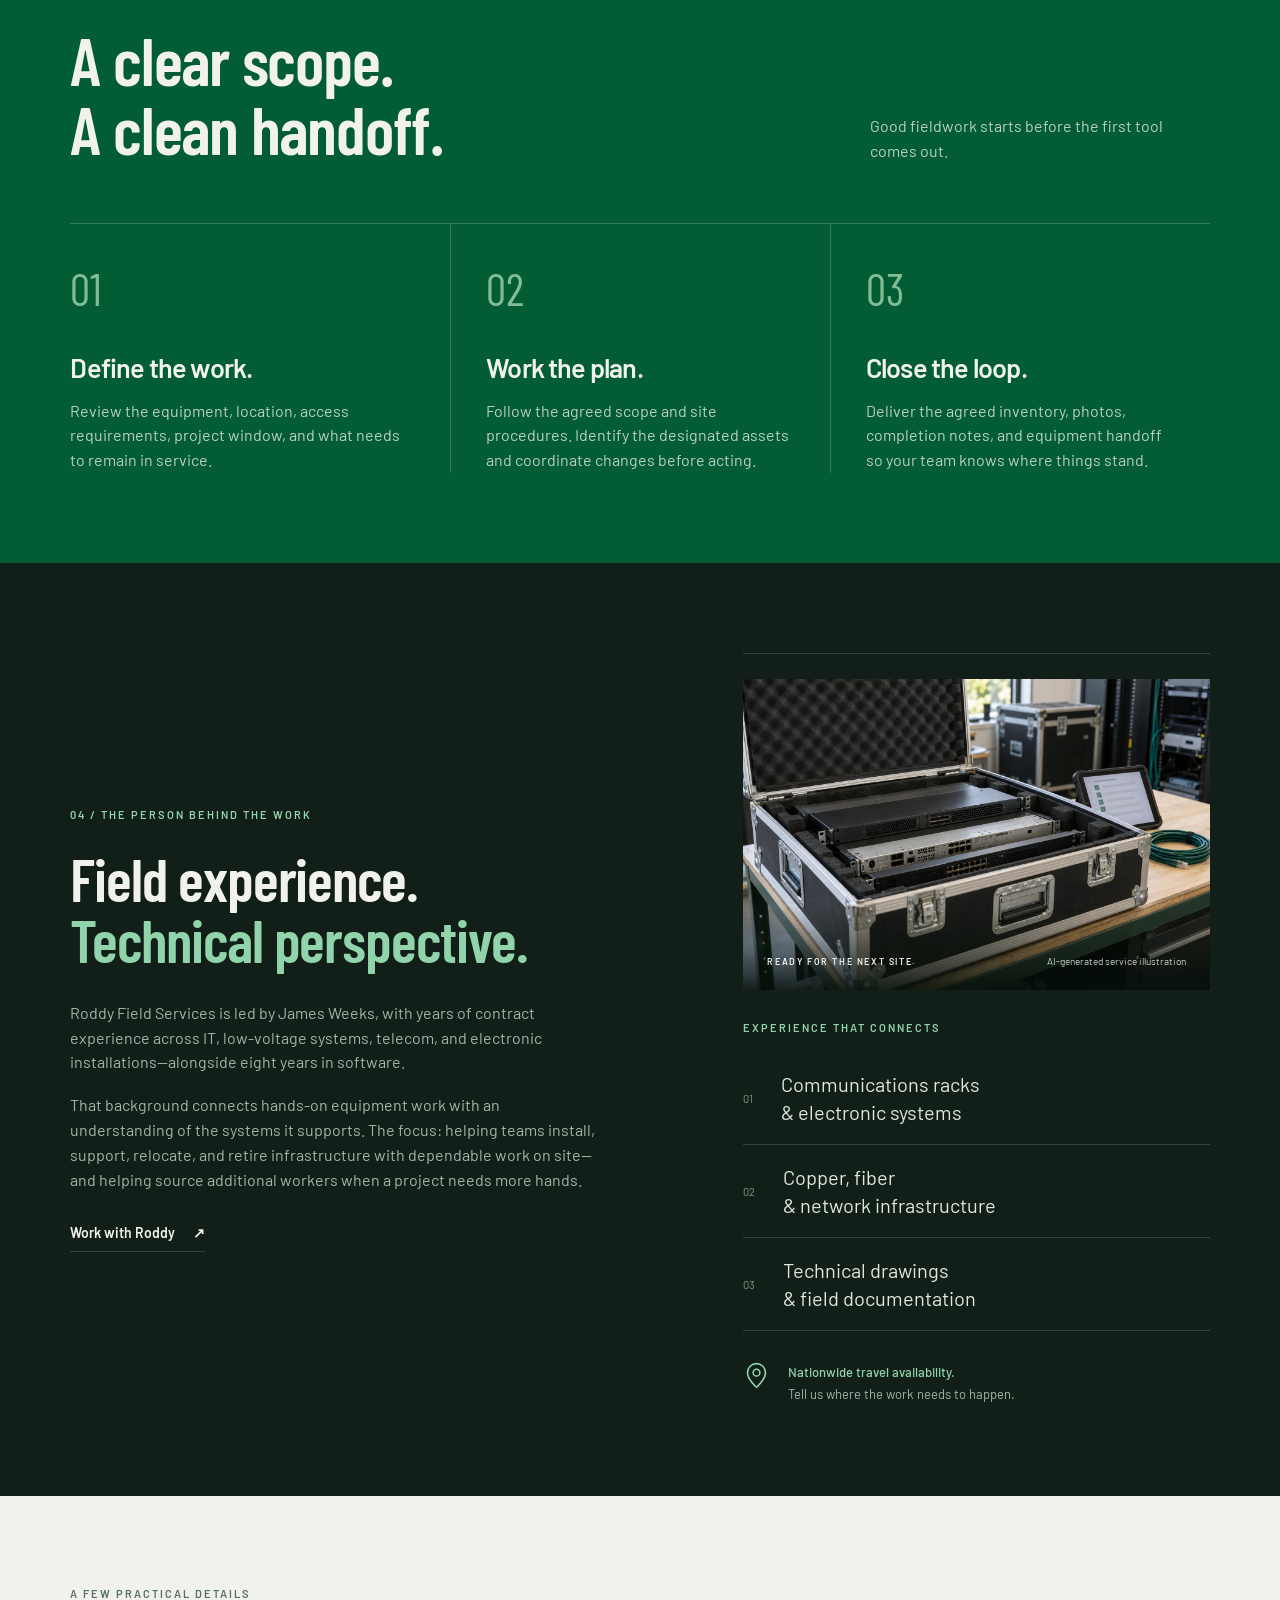
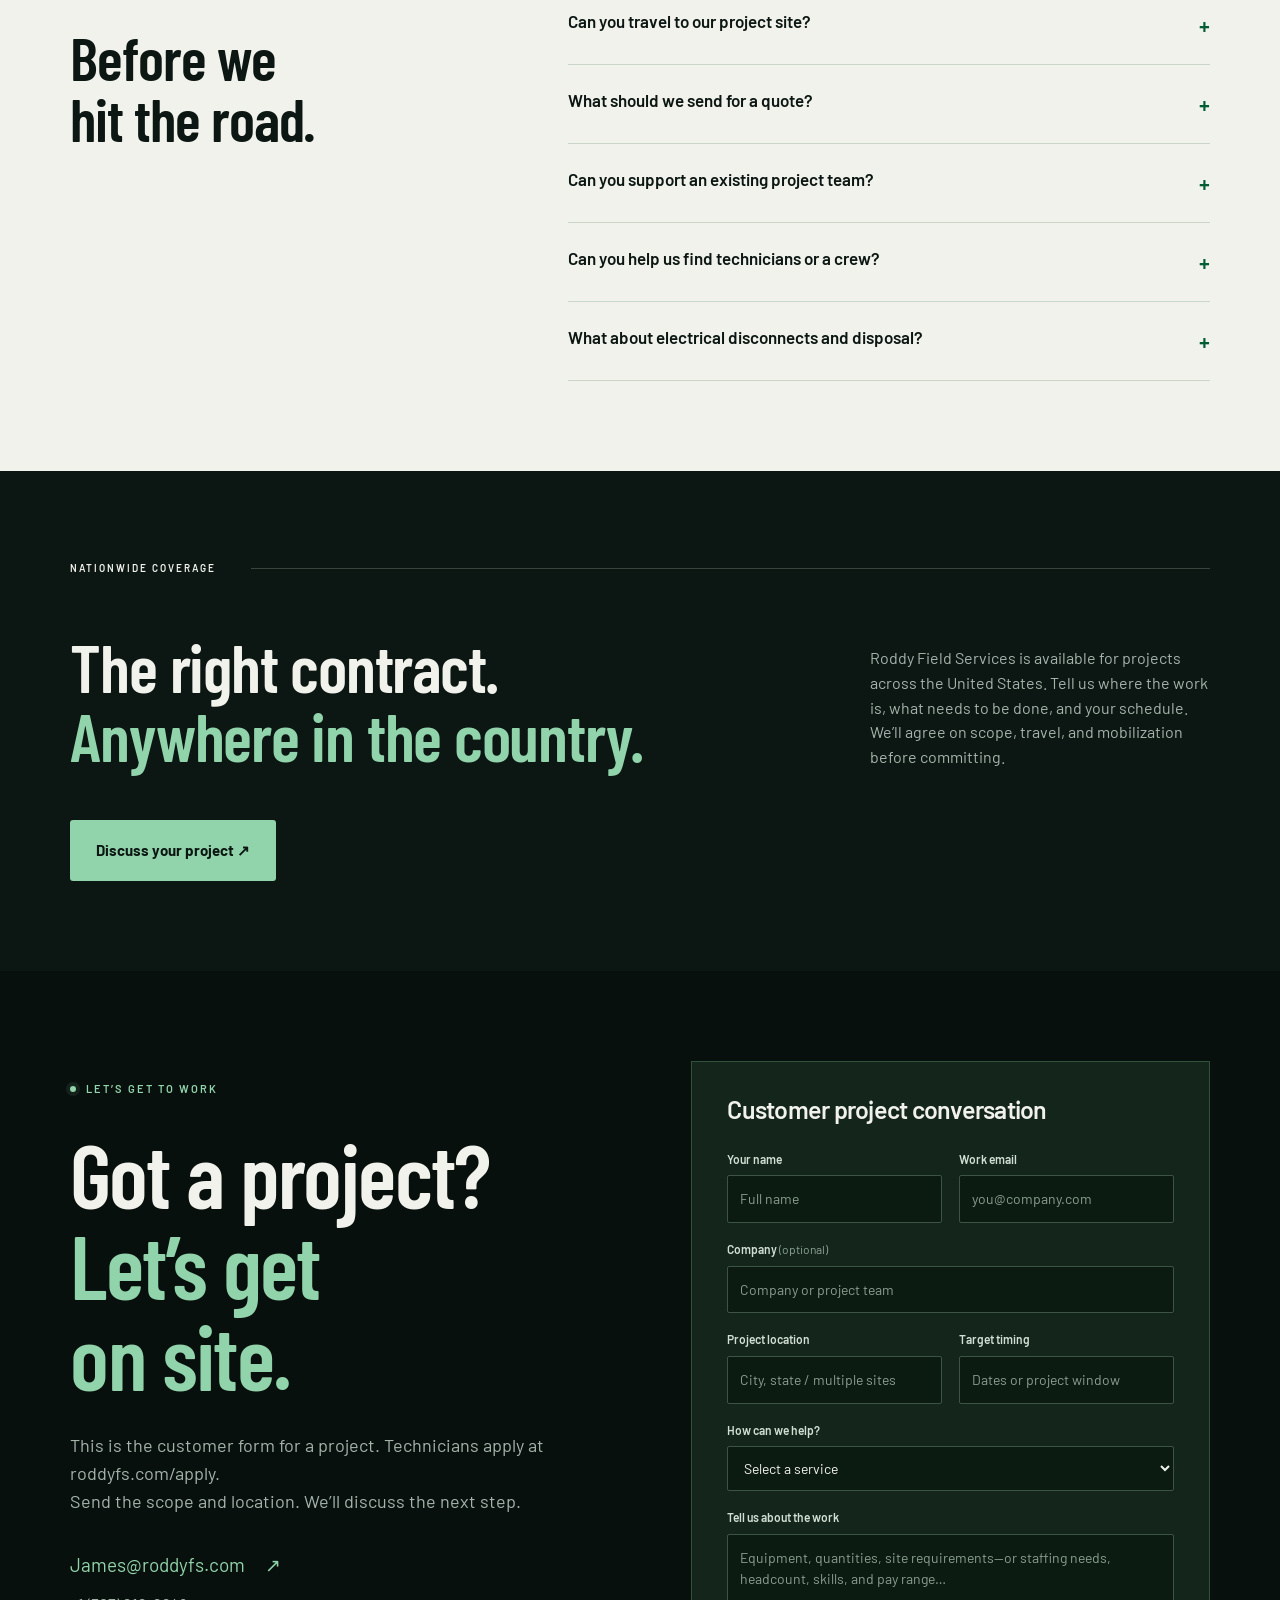
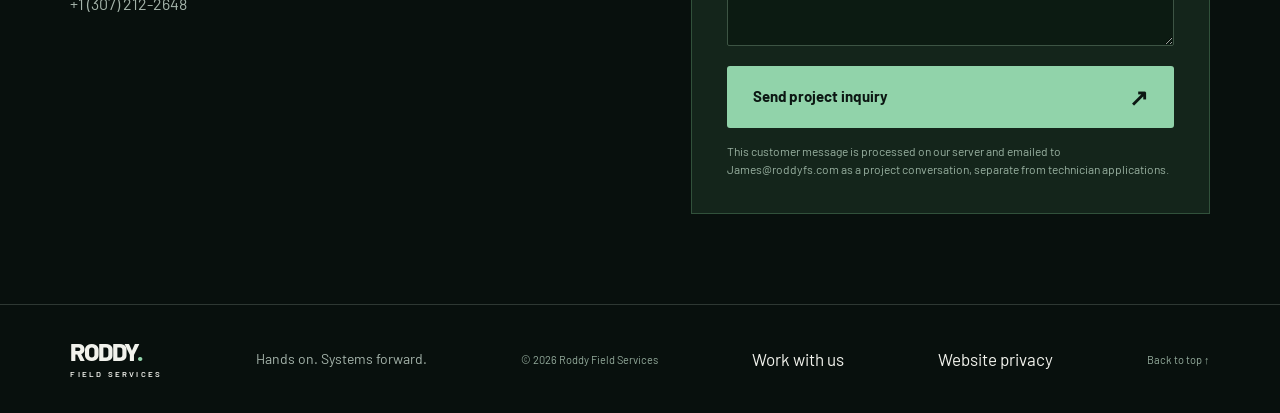
==== commit ccc7882a: "Point Work with us at the live apply page until apply.roddyfs.com has DNS. The droplet still waits f" ====
--- a/index.html
+++ b/index.html
@@ -16,7 +16,7 @@
 <a class="skip" href="#main">Skip to content</a>
 <header class="header">
   <a class="brand" href="#" aria-label="Roddy Field Services home"><span>RODDY<span class="brand-dot">.</span></span><small>FIELD SERVICES</small></a>
-  <nav aria-label="Main navigation" id="main-nav"><a href="#services">What we do</a><a href="#approach">How we work</a><a href="https://apply.roddyfs.com/">Work with us</a><a href="#service-areas">Nationwide coverage</a></nav>
+  <nav aria-label="Main navigation" id="main-nav"><a href="#services">What we do</a><a href="#approach">How we work</a><a href="apply.html">Work with us</a><a href="#service-areas">Nationwide coverage</a></nav>
   <a class="button small header-cta" href="#contact">Let’s talk scope <span aria-hidden="true">↗</span></a>
   <button class="menu-toggle" aria-label="Open navigation" aria-controls="main-nav" aria-expanded="false"><span></span><span></span></button>
 </header>
@@ -84,9 +84,9 @@
 <section class="section" id="service-areas"><div class="section-label"><span>NATIONWIDE COVERAGE</span><span class="line"></span></div><div class="section-intro"><h2>The right contract.<br><span>Anywhere in the country.</span></h2><p>Roddy Field Services is available for projects across the United States. Tell us where the work is, what needs to be done, and your schedule. We’ll agree on scope, travel, and mobilization before committing.</p></div><a class="button" href="#contact">Discuss your project ↗</a></section>
 
   <section class="contact section" id="contact">
-    <div class="contact-copy"><p class="eyebrow"><span class="status-dot"></span> LET’S GET TO WORK</p><h2>Got a project?<br><span>Let’s get<br>on site.</span></h2><p>This is the customer form for a project. Technicians apply at apply.roddyfs.com.<br>Send the scope and location. We’ll discuss the next step.</p><a class="contact-email" href="mailto:James@roddyfs.com">James@roddyfs.com <span aria-hidden="true">↗</span></a><a class="contact-phone" href="tel:+13072122648">+1 (307) 212-2648</a></div>
+    <div class="contact-copy"><p class="eyebrow"><span class="status-dot"></span> LET’S GET TO WORK</p><h2>Got a project?<br><span>Let’s get<br>on site.</span></h2><p>This is the customer form for a project. Technicians apply at <a href="apply.html">roddyfs.com/apply</a>.<br>Send the scope and location. We’ll discuss the next step.</p><a class="contact-email" href="mailto:James@roddyfs.com">James@roddyfs.com <span aria-hidden="true">↗</span></a><a class="contact-phone" href="tel:+13072122648">+1 (307) 212-2648</a></div>
     <form id="quote-form"><h3>Customer project conversation</h3><div class="form-row"><label>Your name<input name="name" autocomplete="name" placeholder="Full name" required maxlength="100"></label><label>Work email<input name="email" type="email" autocomplete="email" placeholder="you@company.com" required maxlength="150"></label></div><label>Company <span class="optional">(optional)</span><input name="company" autocomplete="organization" placeholder="Company or project team" maxlength="150"></label><div class="form-row"><label>Project location<input name="location" placeholder="City, state / multiple sites" required maxlength="180"></label><label>Target timing<input name="timing" placeholder="Dates or project window" maxlength="150"></label></div><label>How can we help?<select name="service" id="service-select" required><option value="" disabled selected>Select a service</option><option>Equipment installation</option><option>Low-voltage and network support</option><option>Legacy equipment decommissioning</option><option>Relocation and equipment recovery</option><option>Site surveys and documentation</option><option>Project staffing and crew sourcing</option><option>Multiple services / other scope</option></select></label><label>Tell us about the work<textarea name="details" rows="4" placeholder="Equipment, quantities, site requirements—or staffing needs, headcount, skills, and pay range…" required maxlength="4000"></textarea></label><button type="submit" class="button">Send project inquiry <span aria-hidden="true">↗</span></button><p class="form-note">This customer message is processed on our server and emailed to James@roddyfs.com as a project conversation, separate from technician applications.</p><div id="email-fallback" hidden><p role="status"></p><span id="copy-status" aria-live="polite"></span></div></form>
   </section>
 </main>
-<footer><a class="brand" href="#"><span>RODDY<span class="brand-dot">.</span></span><small>FIELD SERVICES</small></a><p>Hands on. Systems forward.</p><span>© <span id="year">2026</span> Roddy Field Services</span><a href="https://apply.roddyfs.com/">Work with us</a><a href="privacy.html">Website privacy</a><a href="#">Back to top ↑</a></footer>
+<footer><a class="brand" href="#"><span>RODDY<span class="brand-dot">.</span></span><small>FIELD SERVICES</small></a><p>Hands on. Systems forward.</p><span>© <span id="year">2026</span> Roddy Field Services</span><a href="apply.html">Work with us</a><a href="privacy.html">Website privacy</a><a href="#">Back to top ↑</a></footer>
 </body></html>
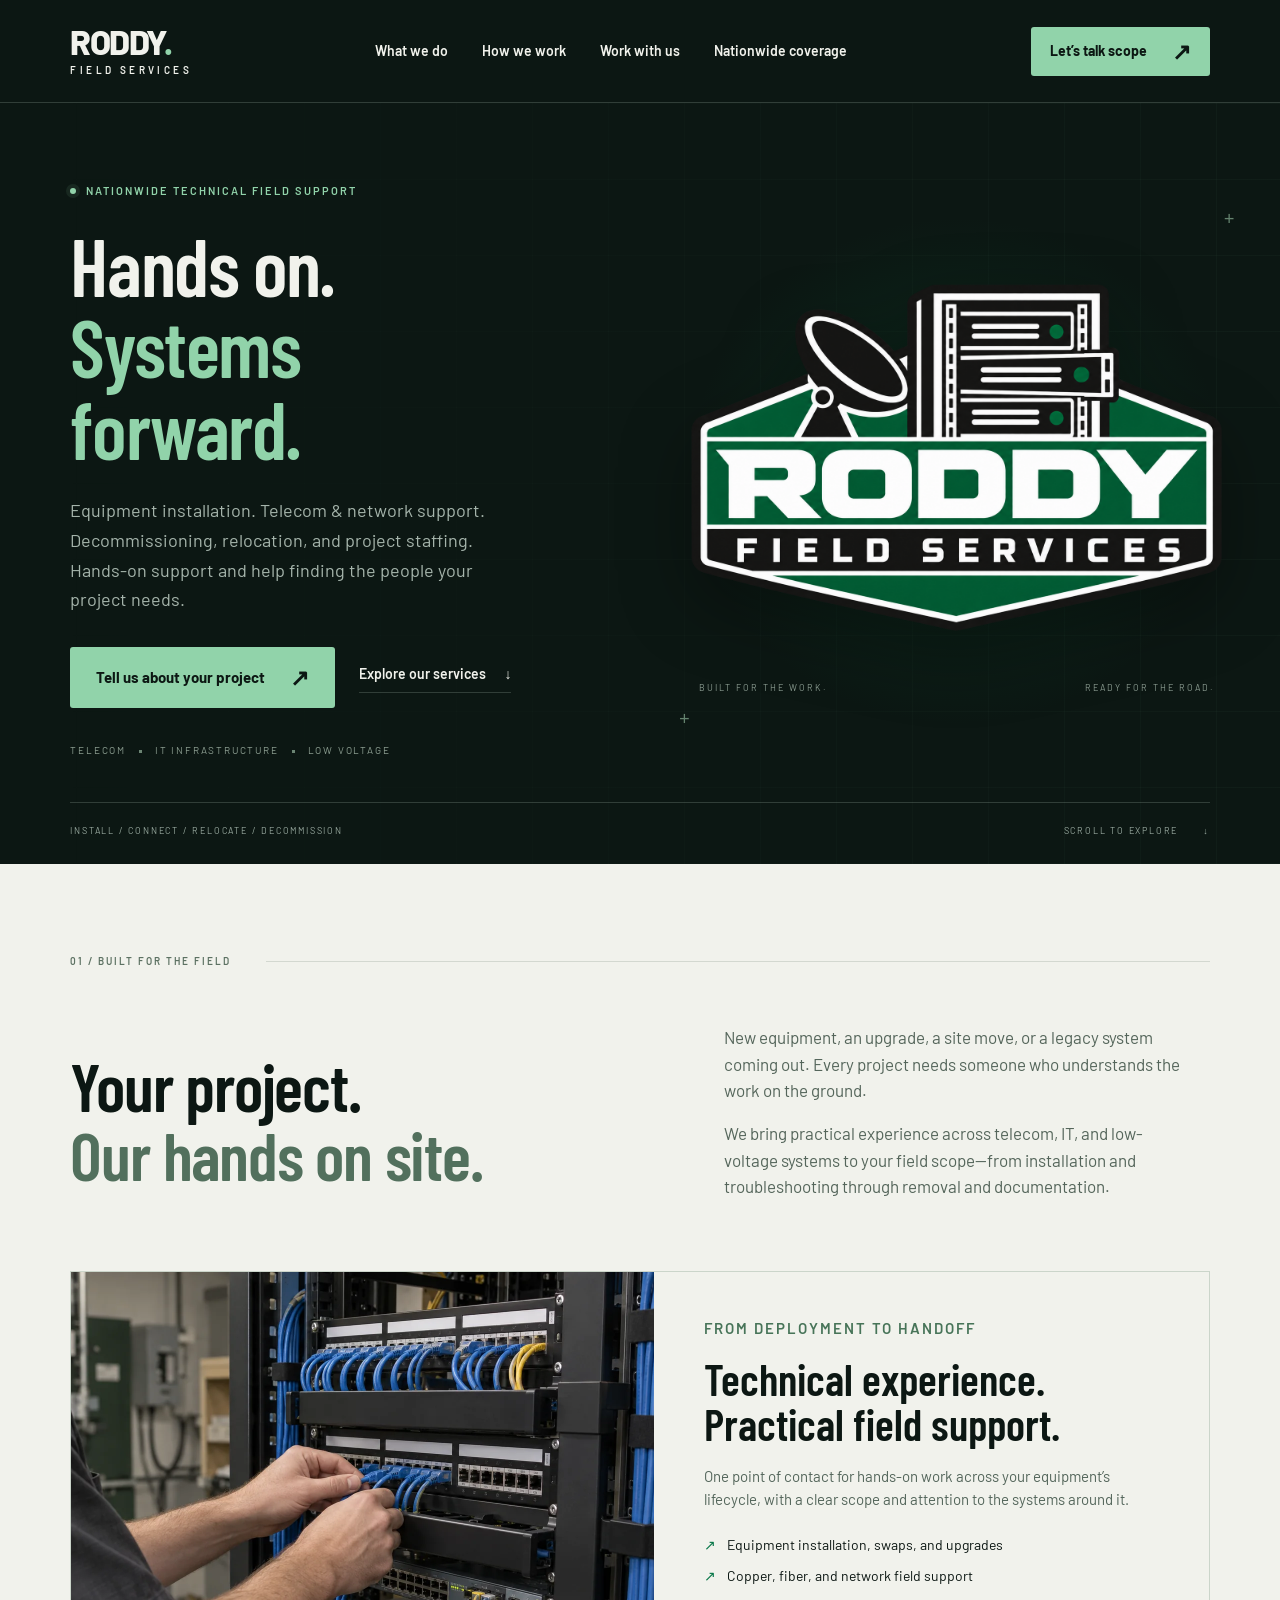
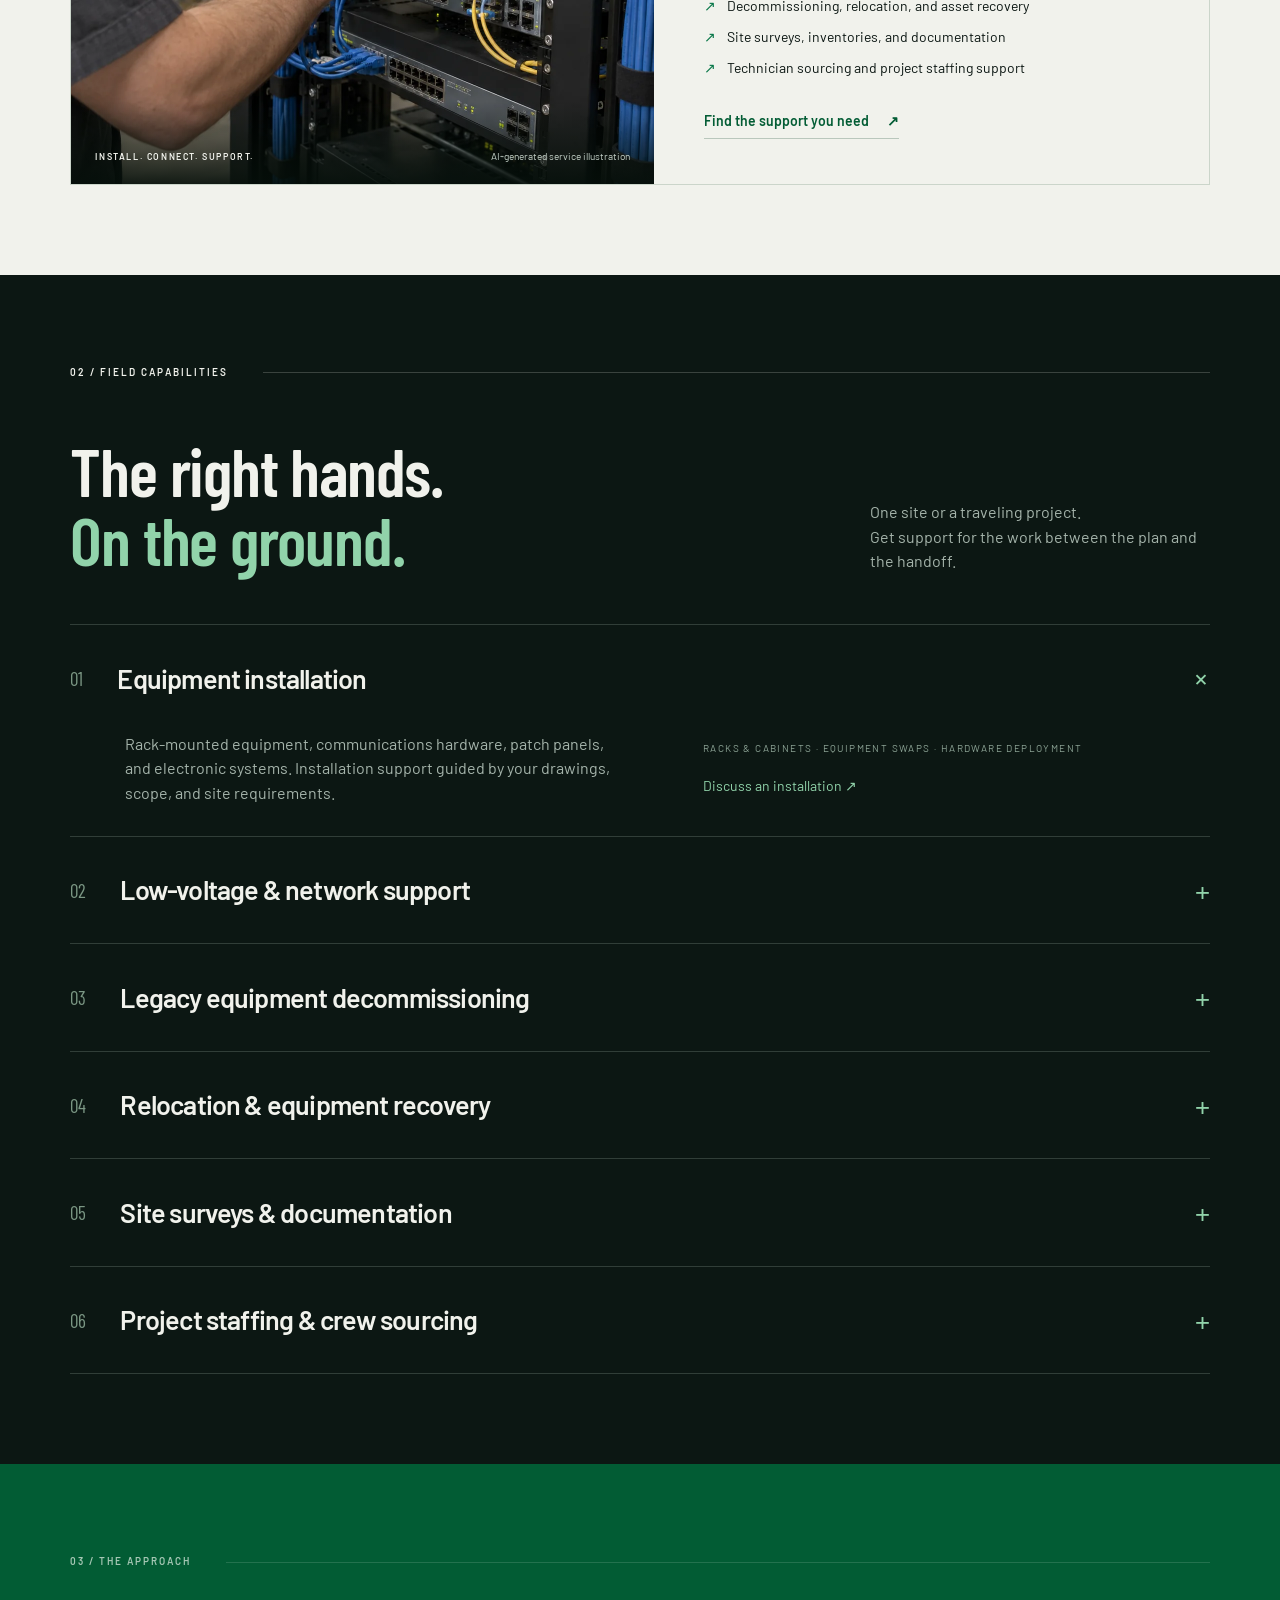
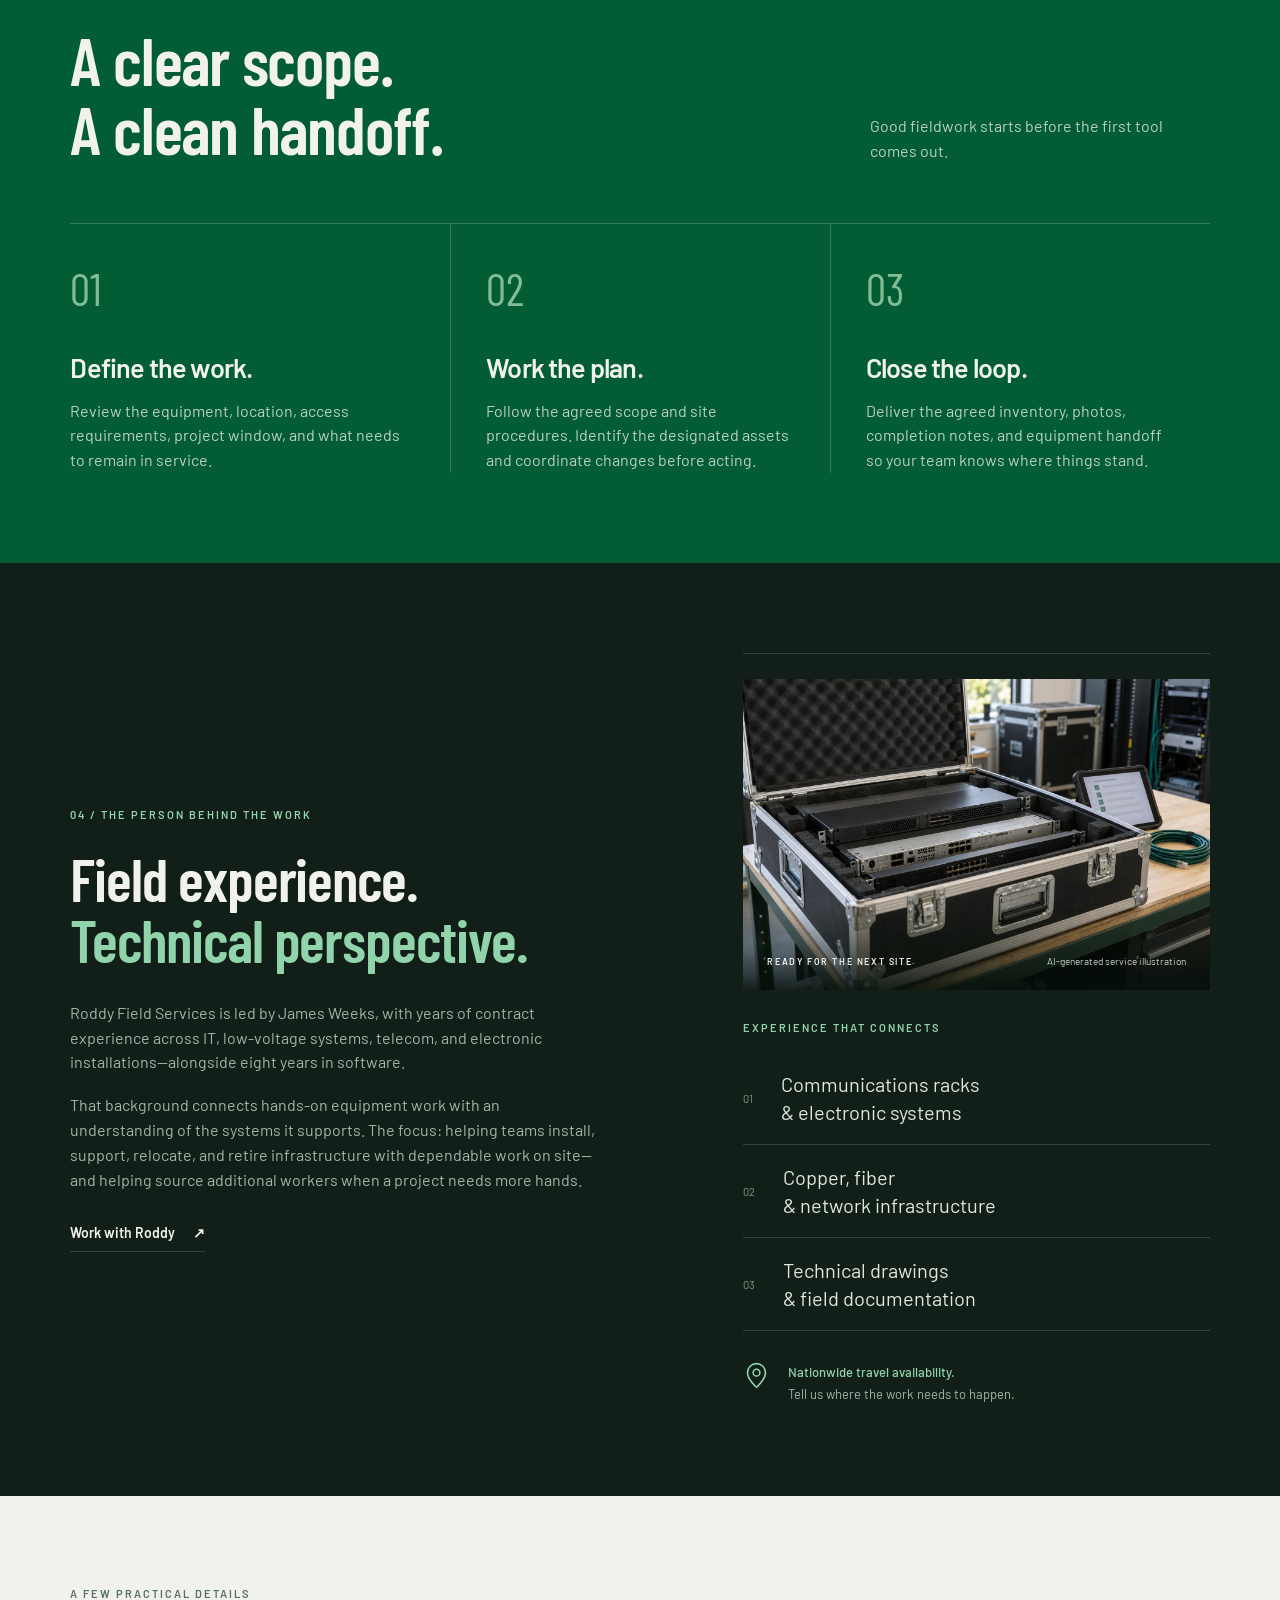
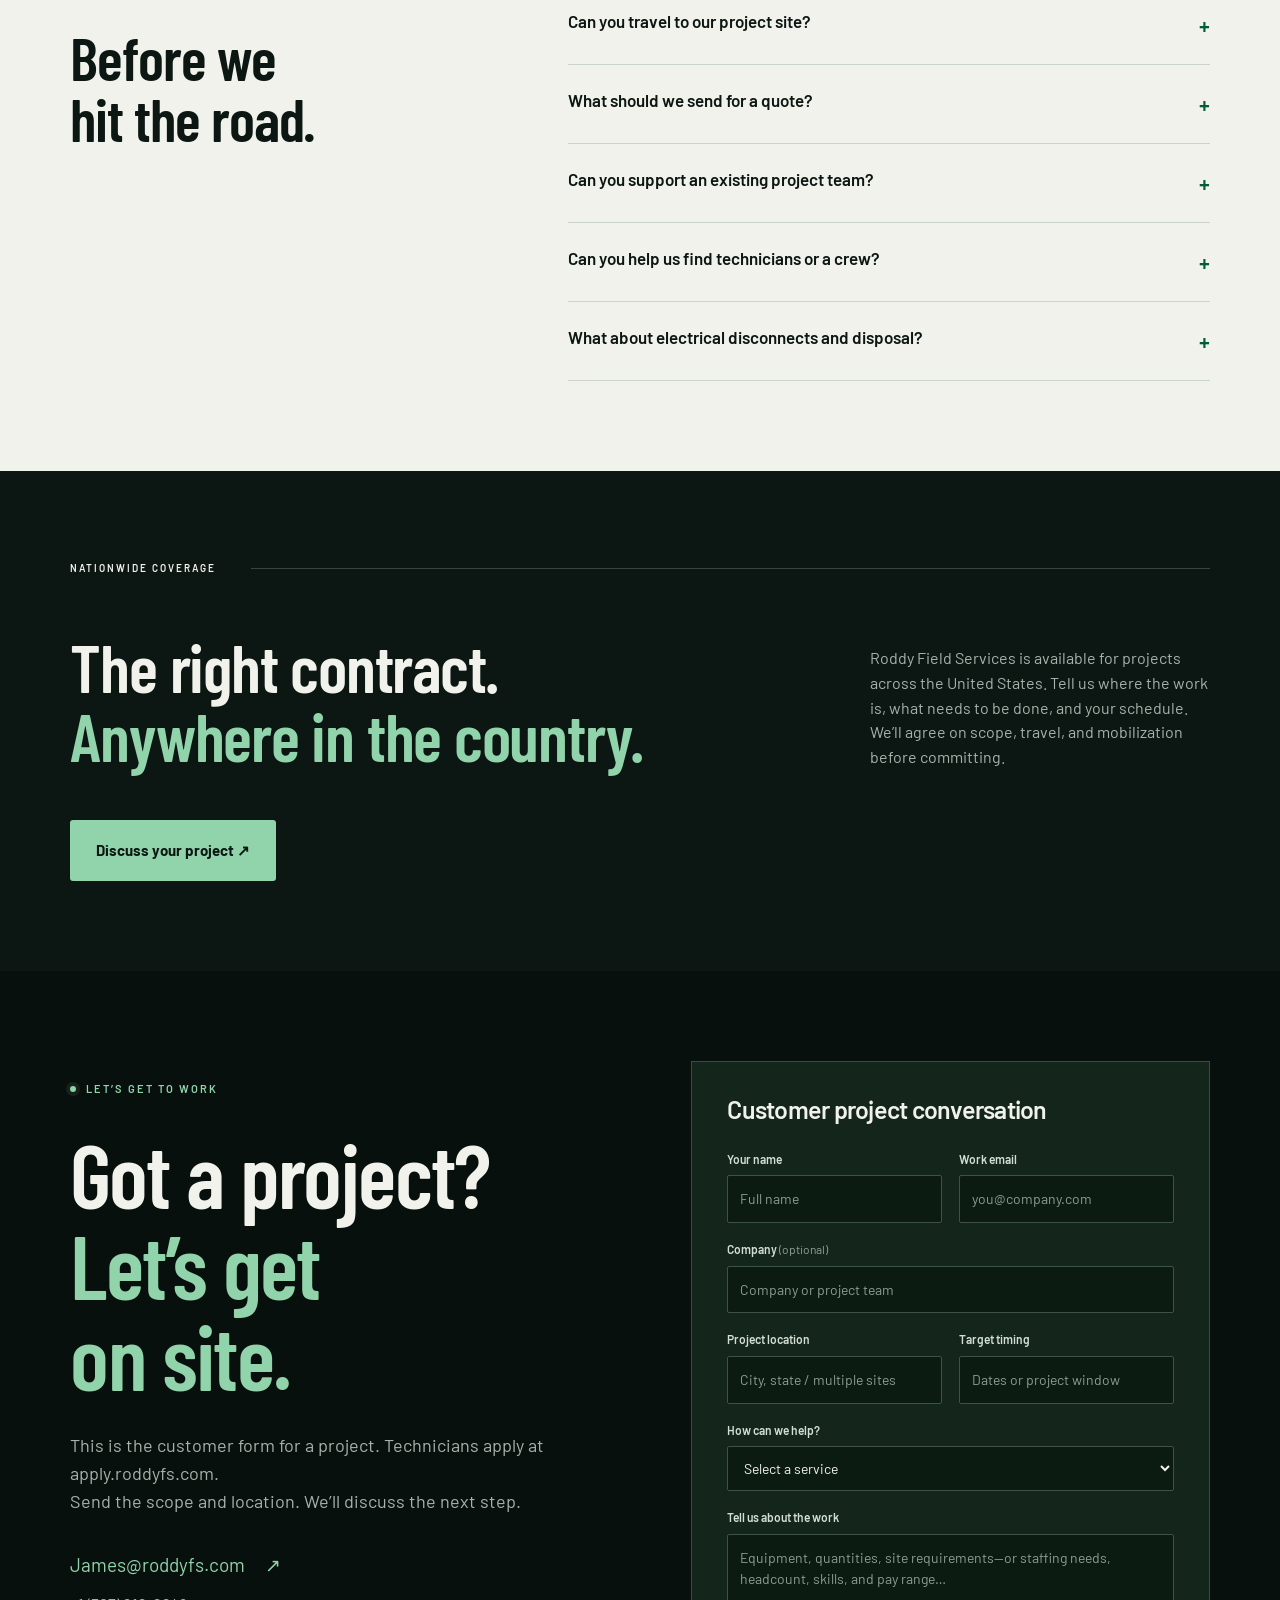
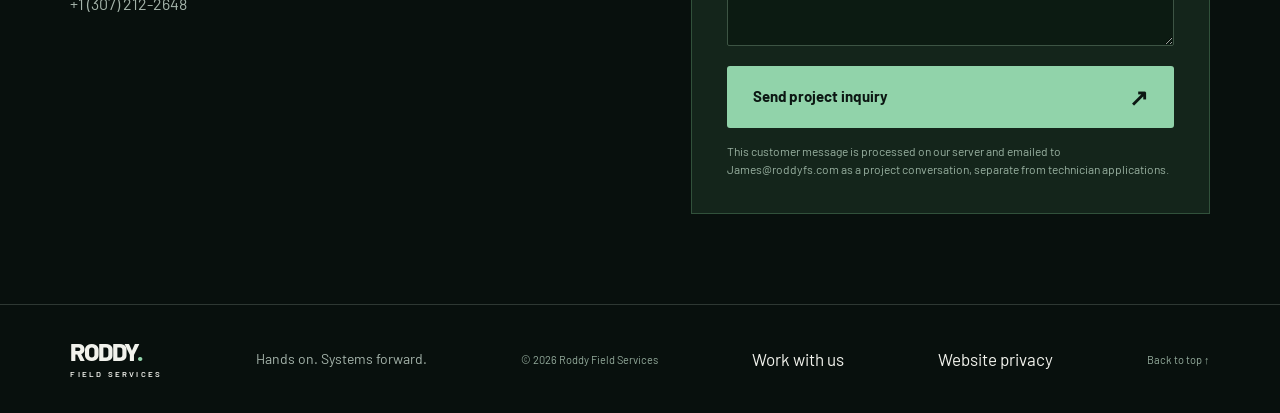
==== commit 887a9764: "Point Work with us at apply.roddyfs.com now that DNS and TLS work." ====
--- a/index.html
+++ b/index.html
@@ -16,7 +16,7 @@
 <a class="skip" href="#main">Skip to content</a>
 <header class="header">
   <a class="brand" href="#" aria-label="Roddy Field Services home"><span>RODDY<span class="brand-dot">.</span></span><small>FIELD SERVICES</small></a>
-  <nav aria-label="Main navigation" id="main-nav"><a href="#services">What we do</a><a href="#approach">How we work</a><a href="apply.html">Work with us</a><a href="#service-areas">Nationwide coverage</a></nav>
+  <nav aria-label="Main navigation" id="main-nav"><a href="#services">What we do</a><a href="#approach">How we work</a><a href="https://apply.roddyfs.com/">Work with us</a><a href="#service-areas">Nationwide coverage</a></nav>
   <a class="button small header-cta" href="#contact">Let’s talk scope <span aria-hidden="true">↗</span></a>
   <button class="menu-toggle" aria-label="Open navigation" aria-controls="main-nav" aria-expanded="false"><span></span><span></span></button>
 </header>
@@ -84,9 +84,9 @@
 <section class="section" id="service-areas"><div class="section-label"><span>NATIONWIDE COVERAGE</span><span class="line"></span></div><div class="section-intro"><h2>The right contract.<br><span>Anywhere in the country.</span></h2><p>Roddy Field Services is available for projects across the United States. Tell us where the work is, what needs to be done, and your schedule. We’ll agree on scope, travel, and mobilization before committing.</p></div><a class="button" href="#contact">Discuss your project ↗</a></section>
 
   <section class="contact section" id="contact">
-    <div class="contact-copy"><p class="eyebrow"><span class="status-dot"></span> LET’S GET TO WORK</p><h2>Got a project?<br><span>Let’s get<br>on site.</span></h2><p>This is the customer form for a project. Technicians apply at <a href="apply.html">roddyfs.com/apply</a>.<br>Send the scope and location. We’ll discuss the next step.</p><a class="contact-email" href="mailto:James@roddyfs.com">James@roddyfs.com <span aria-hidden="true">↗</span></a><a class="contact-phone" href="tel:+13072122648">+1 (307) 212-2648</a></div>
+    <div class="contact-copy"><p class="eyebrow"><span class="status-dot"></span> LET’S GET TO WORK</p><h2>Got a project?<br><span>Let’s get<br>on site.</span></h2><p>This is the customer form for a project. Technicians apply at <a href="https://apply.roddyfs.com/">apply.roddyfs.com</a>.<br>Send the scope and location. We’ll discuss the next step.</p><a class="contact-email" href="mailto:James@roddyfs.com">James@roddyfs.com <span aria-hidden="true">↗</span></a><a class="contact-phone" href="tel:+13072122648">+1 (307) 212-2648</a></div>
     <form id="quote-form"><h3>Customer project conversation</h3><div class="form-row"><label>Your name<input name="name" autocomplete="name" placeholder="Full name" required maxlength="100"></label><label>Work email<input name="email" type="email" autocomplete="email" placeholder="you@company.com" required maxlength="150"></label></div><label>Company <span class="optional">(optional)</span><input name="company" autocomplete="organization" placeholder="Company or project team" maxlength="150"></label><div class="form-row"><label>Project location<input name="location" placeholder="City, state / multiple sites" required maxlength="180"></label><label>Target timing<input name="timing" placeholder="Dates or project window" maxlength="150"></label></div><label>How can we help?<select name="service" id="service-select" required><option value="" disabled selected>Select a service</option><option>Equipment installation</option><option>Low-voltage and network support</option><option>Legacy equipment decommissioning</option><option>Relocation and equipment recovery</option><option>Site surveys and documentation</option><option>Project staffing and crew sourcing</option><option>Multiple services / other scope</option></select></label><label>Tell us about the work<textarea name="details" rows="4" placeholder="Equipment, quantities, site requirements—or staffing needs, headcount, skills, and pay range…" required maxlength="4000"></textarea></label><button type="submit" class="button">Send project inquiry <span aria-hidden="true">↗</span></button><p class="form-note">This customer message is processed on our server and emailed to James@roddyfs.com as a project conversation, separate from technician applications.</p><div id="email-fallback" hidden><p role="status"></p><span id="copy-status" aria-live="polite"></span></div></form>
   </section>
 </main>
-<footer><a class="brand" href="#"><span>RODDY<span class="brand-dot">.</span></span><small>FIELD SERVICES</small></a><p>Hands on. Systems forward.</p><span>© <span id="year">2026</span> Roddy Field Services</span><a href="apply.html">Work with us</a><a href="privacy.html">Website privacy</a><a href="#">Back to top ↑</a></footer>
+<footer><a class="brand" href="#"><span>RODDY<span class="brand-dot">.</span></span><small>FIELD SERVICES</small></a><p>Hands on. Systems forward.</p><span>© <span id="year">2026</span> Roddy Field Services</span><a href="https://apply.roddyfs.com/">Work with us</a><a href="privacy.html">Website privacy</a><a href="#">Back to top ↑</a></footer>
 </body></html>
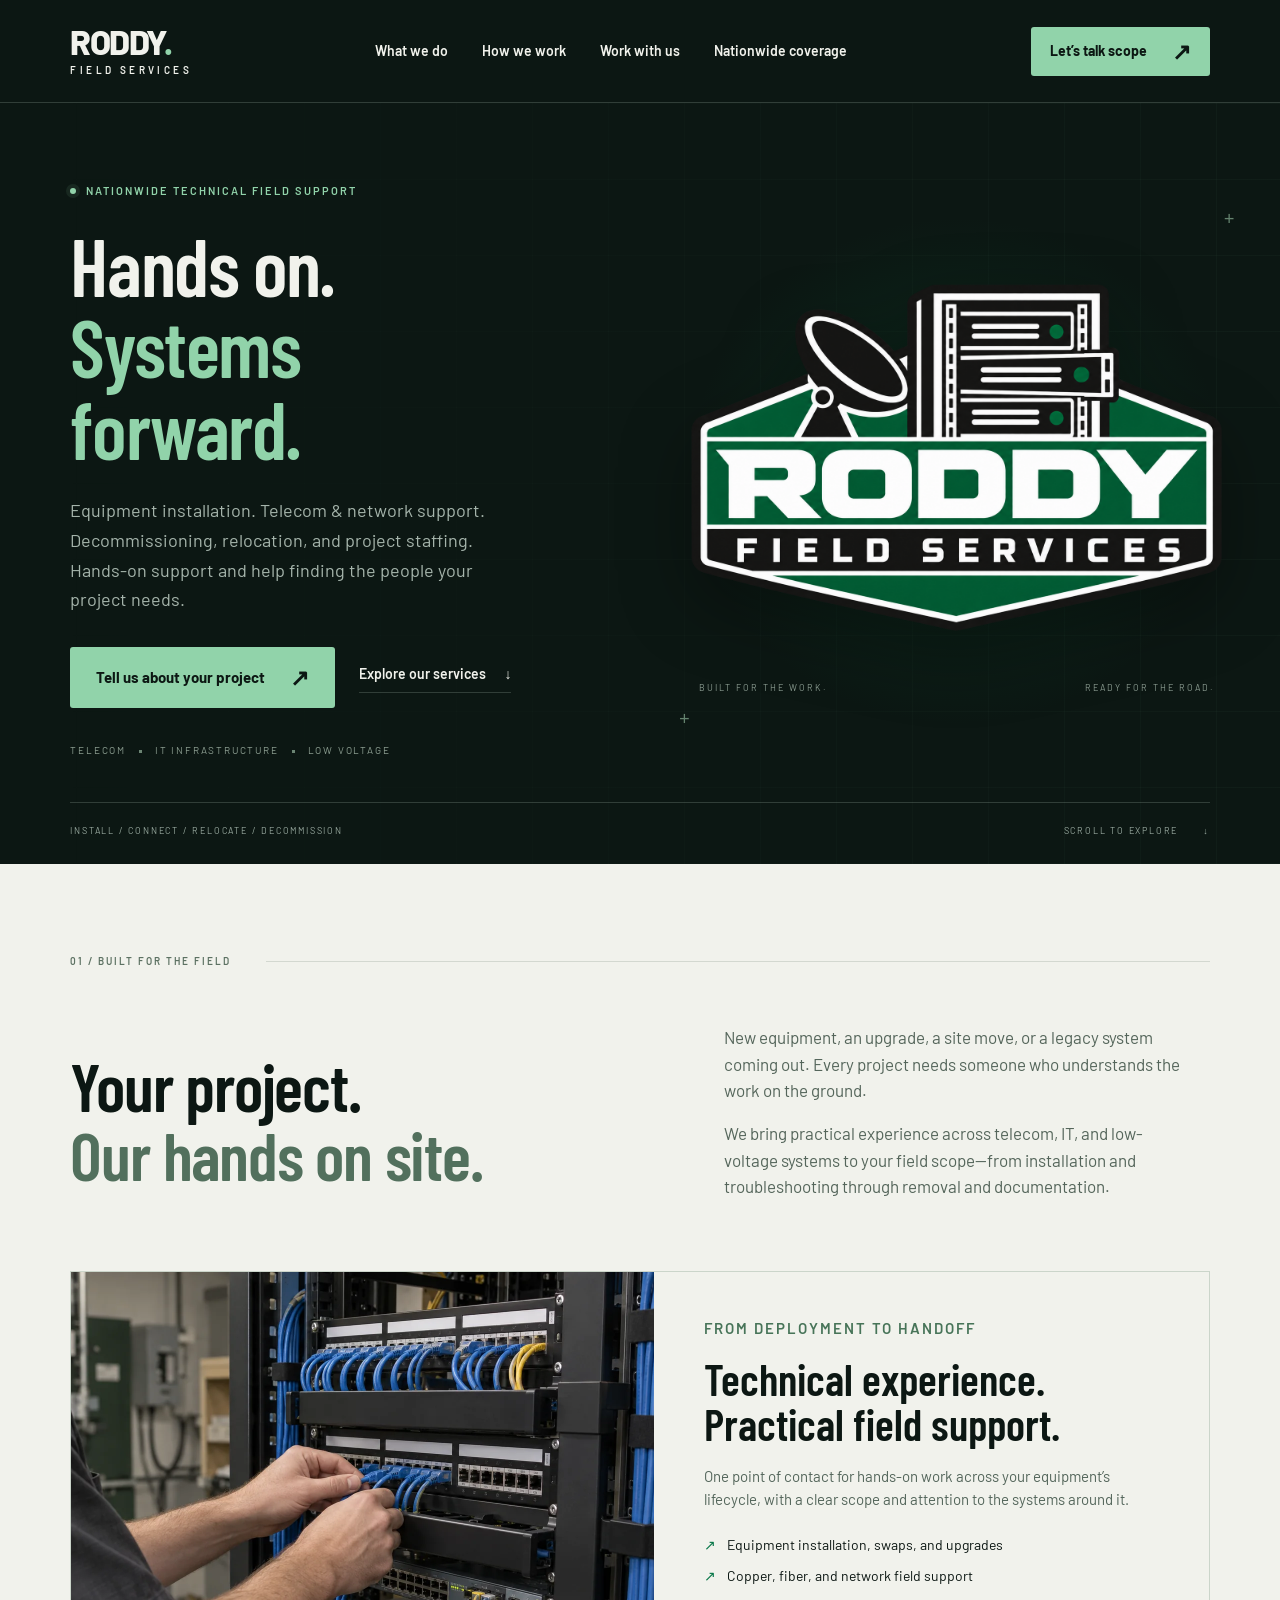
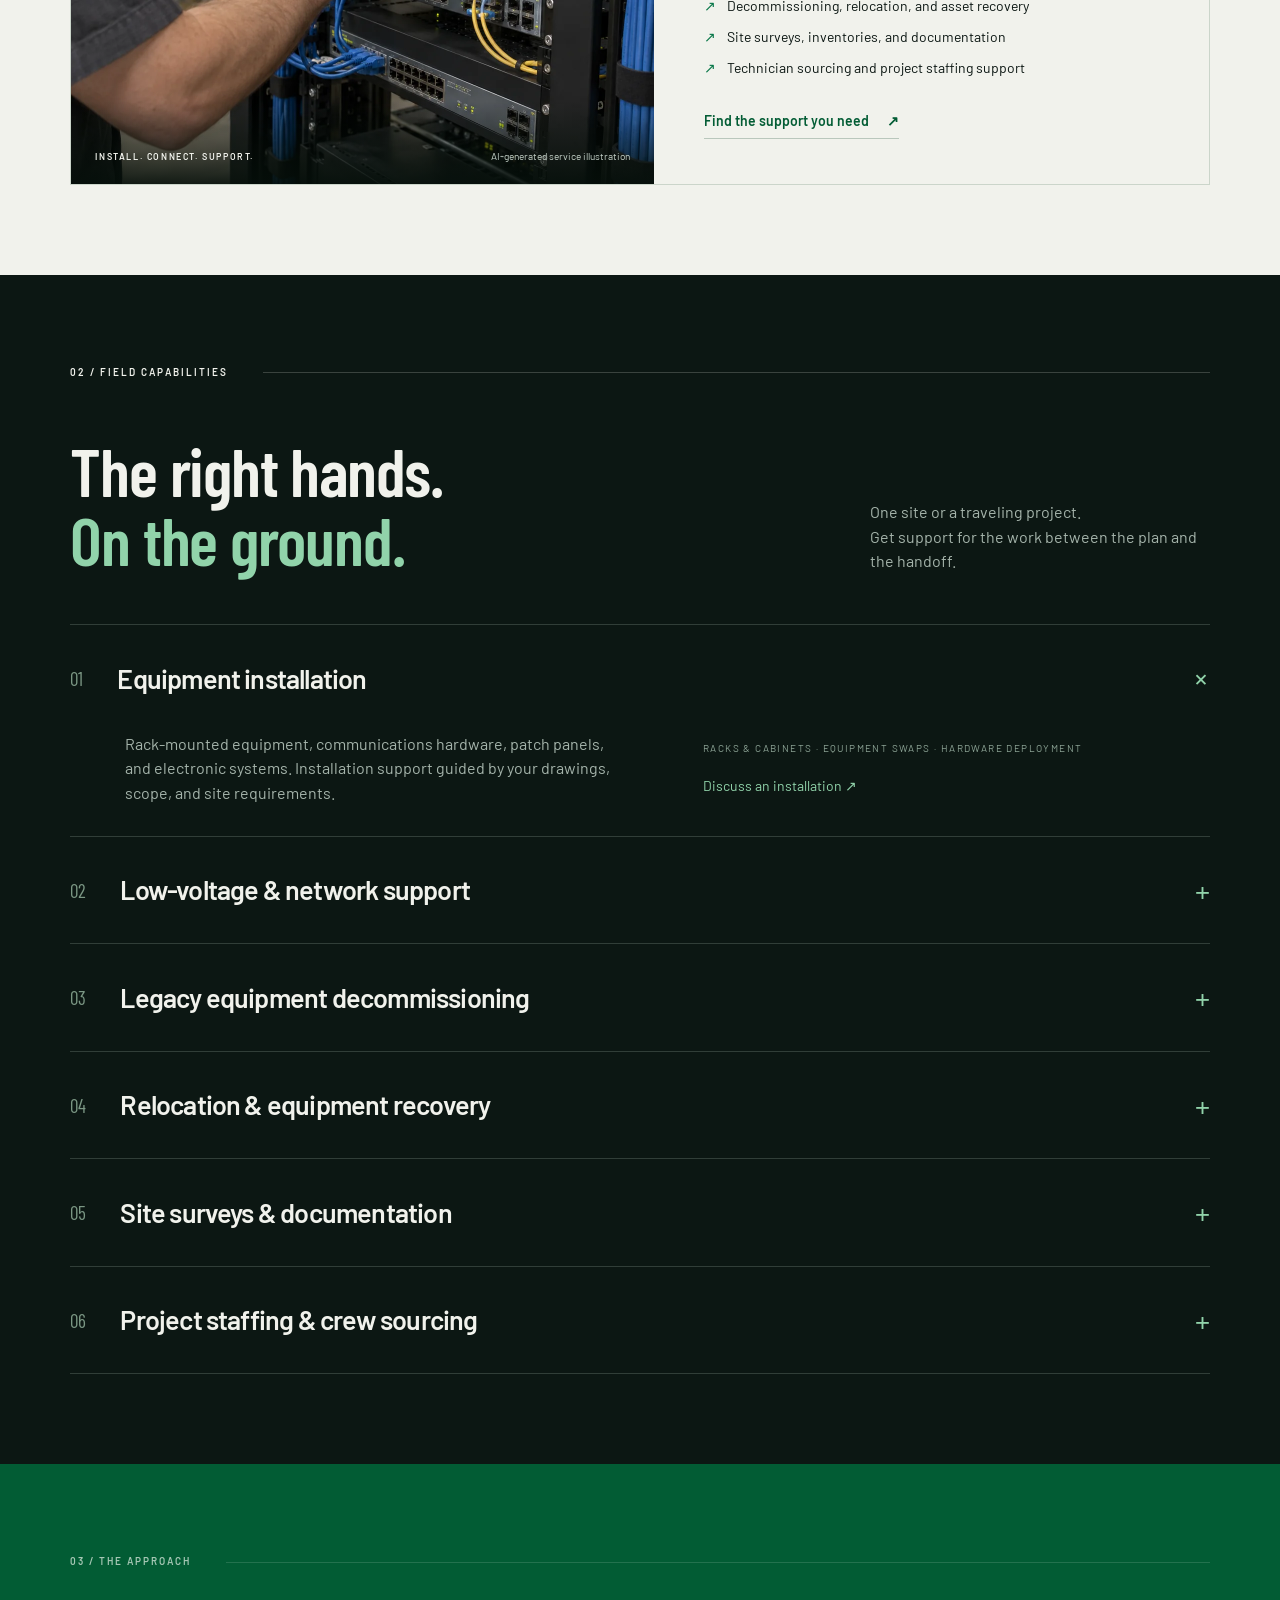
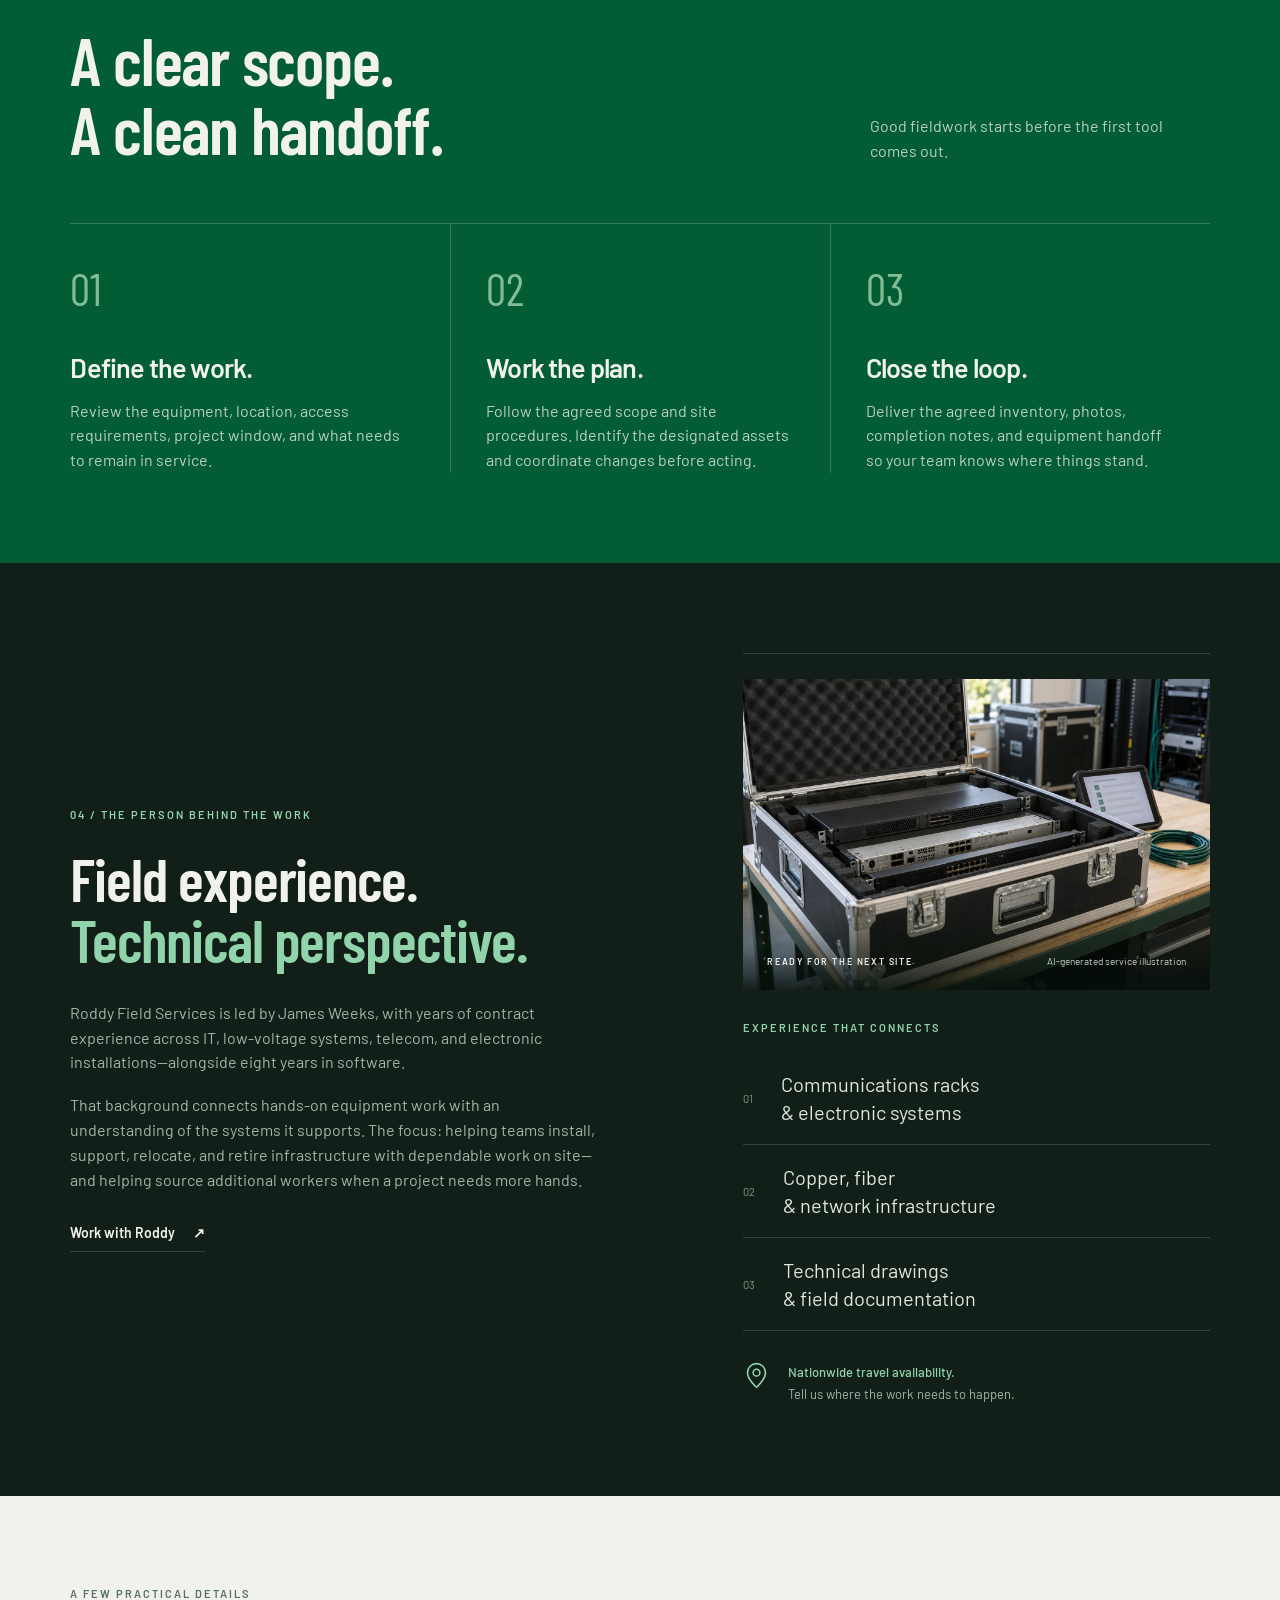
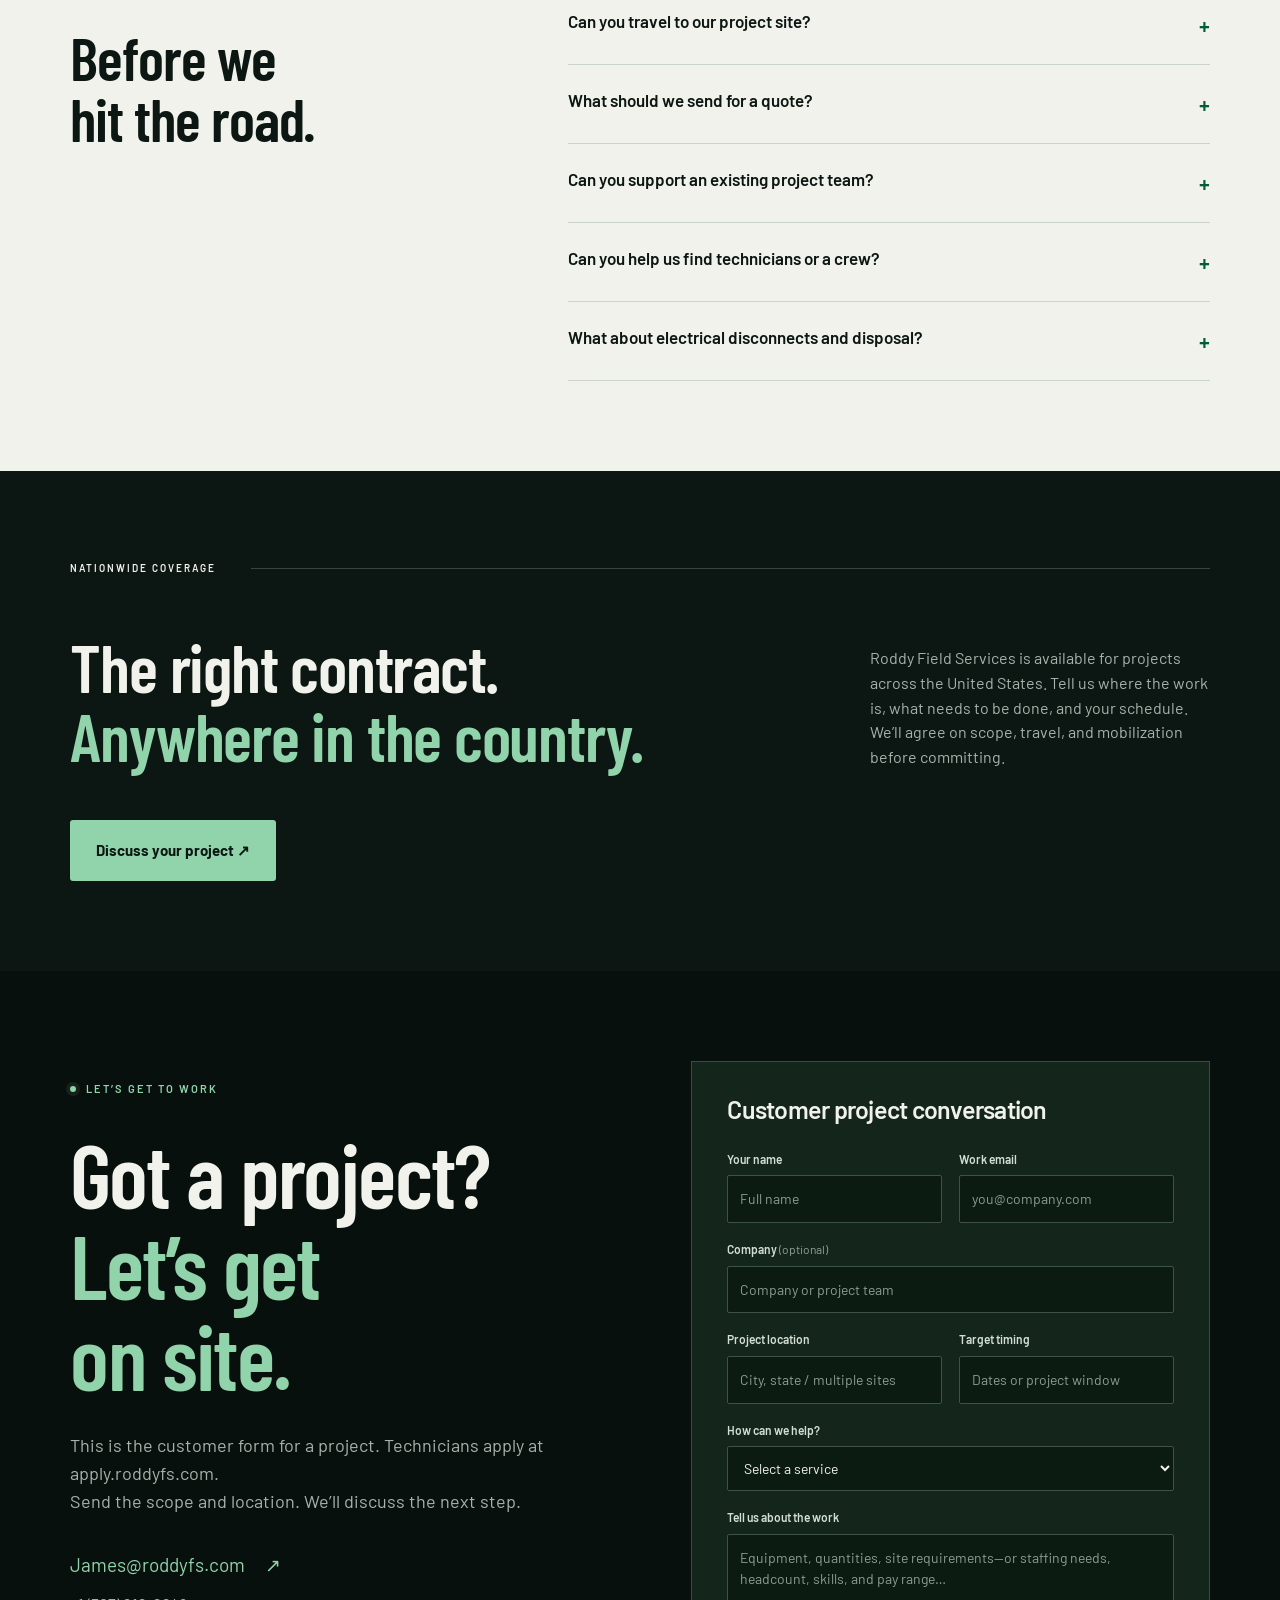
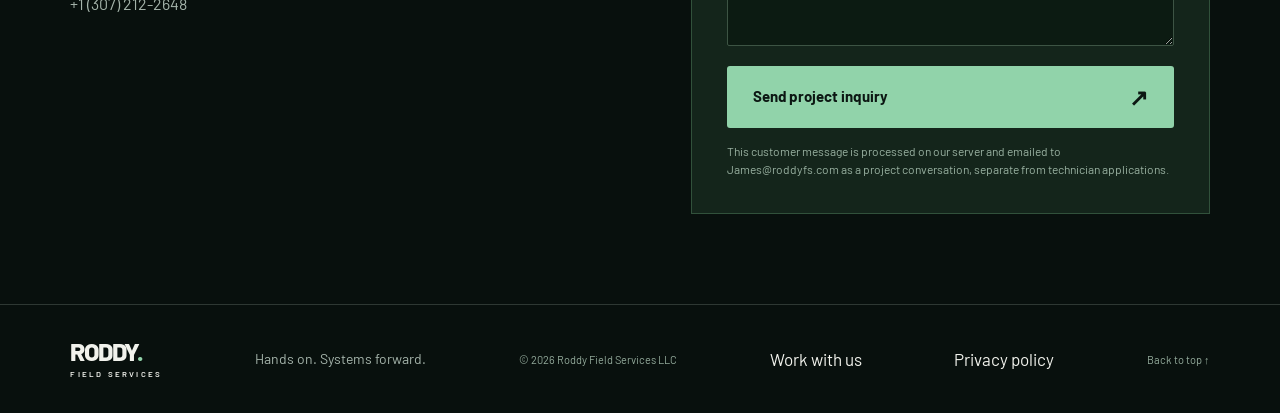
==== commit e8dcbe12: "Make job-text SMS opt-in optional and fill 10DLC privacy copy. Carriers reject a required SMS checkb" ====
--- a/index.html
+++ b/index.html
@@ -10,7 +10,7 @@
   <meta property="og:image" content="https://roddyfs.com/assets/roddy-badge.png">
   <meta property="og:title" content="Roddy Field Services"><meta property="og:description" content="Hands on. Systems forward. Nationwide equipment installation, telecom and IT fieldwork, decommissioning, and relocation."><meta property="og:type" content="website">
   <link rel="icon" href="assets/favicon.svg" type="image/svg+xml"><link rel="stylesheet" href="styles.css"><script src="app.js" defer></script><script src="analytics.js" defer></script>
-<script type="application/ld+json">{"@context": "https://schema.org", "@type": "Organization", "@id": "https://roddyfs.com/#organization", "name": "Roddy Field Services", "url": "https://roddyfs.com/", "email": "James@roddyfs.com", "telephone": "+1-307-212-2648", "areaServed": {"@type": "Country", "name": "United States"}}</script>
+<script type="application/ld+json">{"@context": "https://schema.org", "@type": "Organization", "@id": "https://roddyfs.com/#organization", "name": "Roddy Field Services", "legalName": "Roddy Field Services LLC", "url": "https://roddyfs.com/", "email": "James@roddyfs.com", "telephone": "+1-307-212-2648", "address": {"@type": "PostalAddress", "addressLocality": "Rock Springs", "addressRegion": "WY", "addressCountry": "US"}, "areaServed": {"@type": "Country", "name": "United States"}}</script>
 </head>
 <body>
 <a class="skip" href="#main">Skip to content</a>
@@ -88,5 +88,5 @@
     <form id="quote-form"><h3>Customer project conversation</h3><div class="form-row"><label>Your name<input name="name" autocomplete="name" placeholder="Full name" required maxlength="100"></label><label>Work email<input name="email" type="email" autocomplete="email" placeholder="you@company.com" required maxlength="150"></label></div><label>Company <span class="optional">(optional)</span><input name="company" autocomplete="organization" placeholder="Company or project team" maxlength="150"></label><div class="form-row"><label>Project location<input name="location" placeholder="City, state / multiple sites" required maxlength="180"></label><label>Target timing<input name="timing" placeholder="Dates or project window" maxlength="150"></label></div><label>How can we help?<select name="service" id="service-select" required><option value="" disabled selected>Select a service</option><option>Equipment installation</option><option>Low-voltage and network support</option><option>Legacy equipment decommissioning</option><option>Relocation and equipment recovery</option><option>Site surveys and documentation</option><option>Project staffing and crew sourcing</option><option>Multiple services / other scope</option></select></label><label>Tell us about the work<textarea name="details" rows="4" placeholder="Equipment, quantities, site requirements—or staffing needs, headcount, skills, and pay range…" required maxlength="4000"></textarea></label><button type="submit" class="button">Send project inquiry <span aria-hidden="true">↗</span></button><p class="form-note">This customer message is processed on our server and emailed to James@roddyfs.com as a project conversation, separate from technician applications.</p><div id="email-fallback" hidden><p role="status"></p><span id="copy-status" aria-live="polite"></span></div></form>
   </section>
 </main>
-<footer><a class="brand" href="#"><span>RODDY<span class="brand-dot">.</span></span><small>FIELD SERVICES</small></a><p>Hands on. Systems forward.</p><span>© <span id="year">2026</span> Roddy Field Services</span><a href="https://apply.roddyfs.com/">Work with us</a><a href="privacy.html">Website privacy</a><a href="#">Back to top ↑</a></footer>
+<footer><a class="brand" href="#"><span>RODDY<span class="brand-dot">.</span></span><small>FIELD SERVICES</small></a><p>Hands on. Systems forward.</p><span>© <span id="year">2026</span> Roddy Field Services LLC</span><a href="https://apply.roddyfs.com/">Work with us</a><a href="privacy.html">Privacy policy</a><a href="#">Back to top ↑</a></footer>
 </body></html>
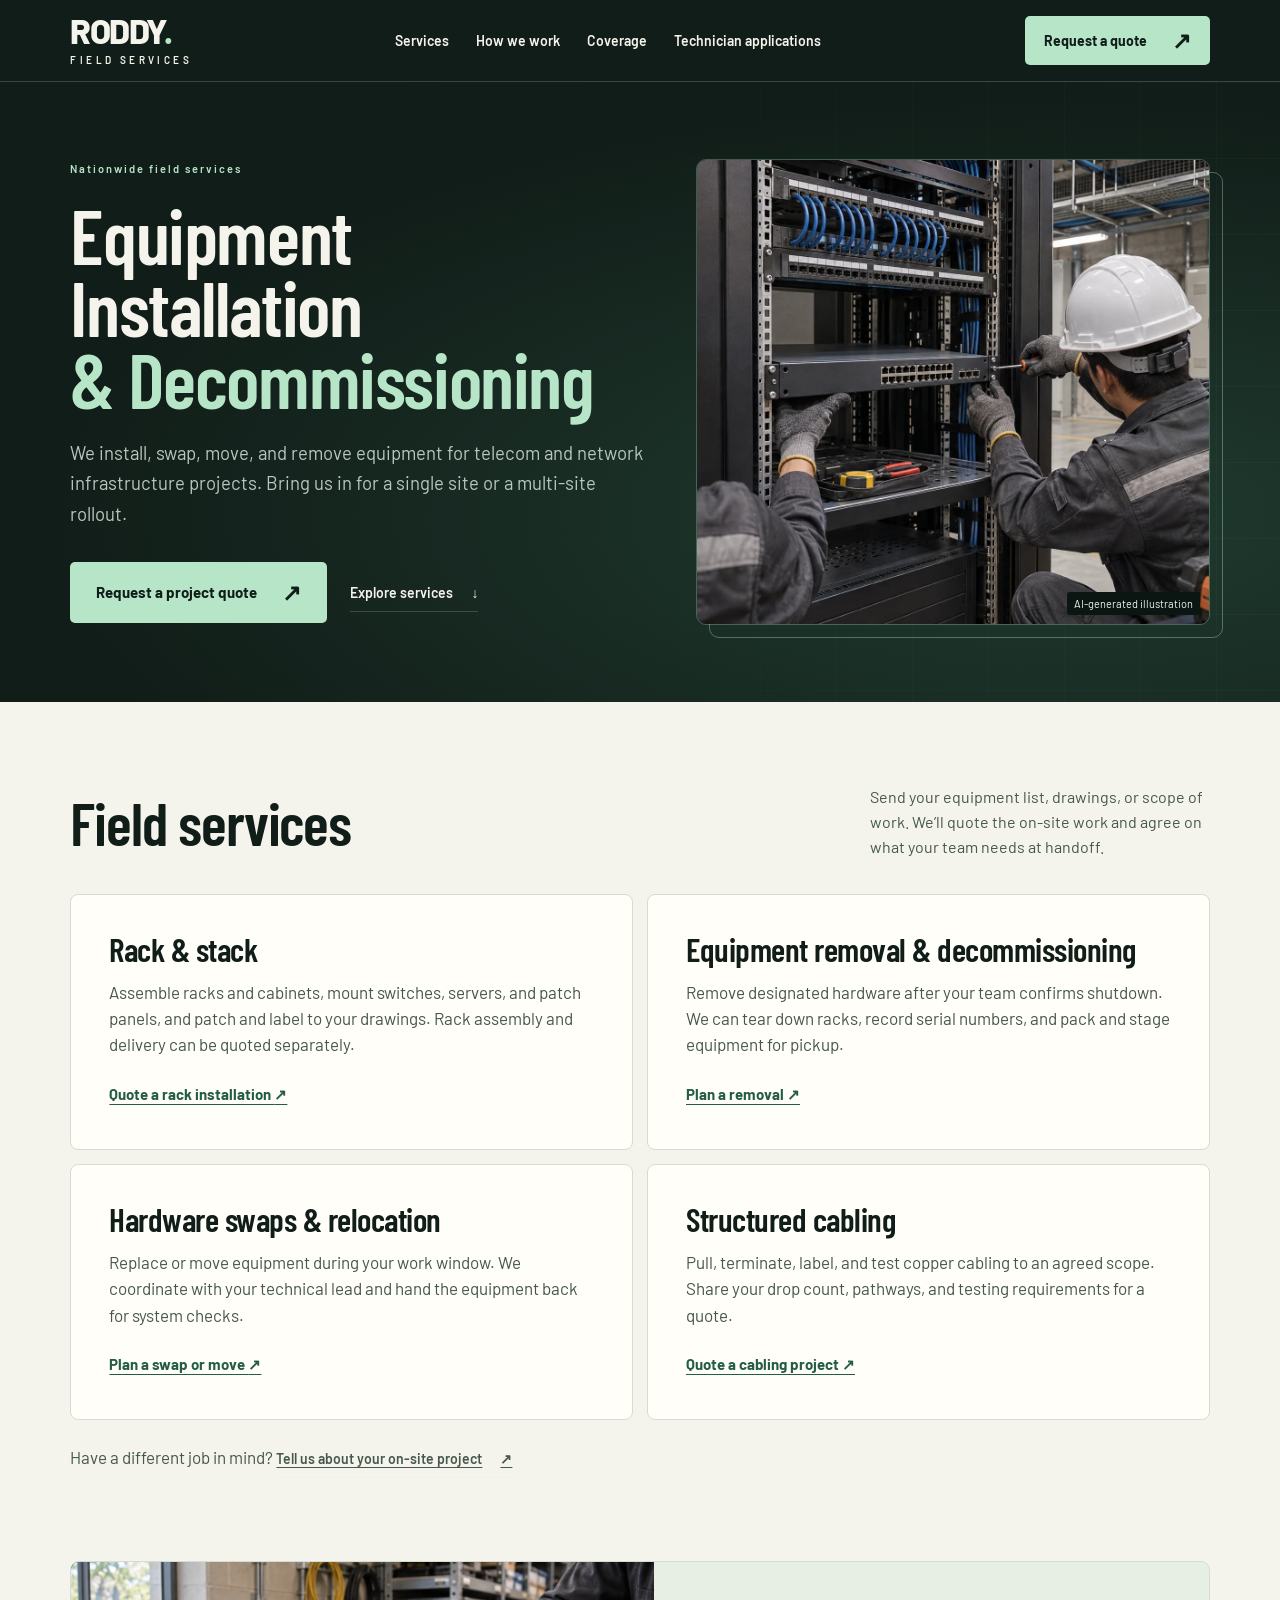
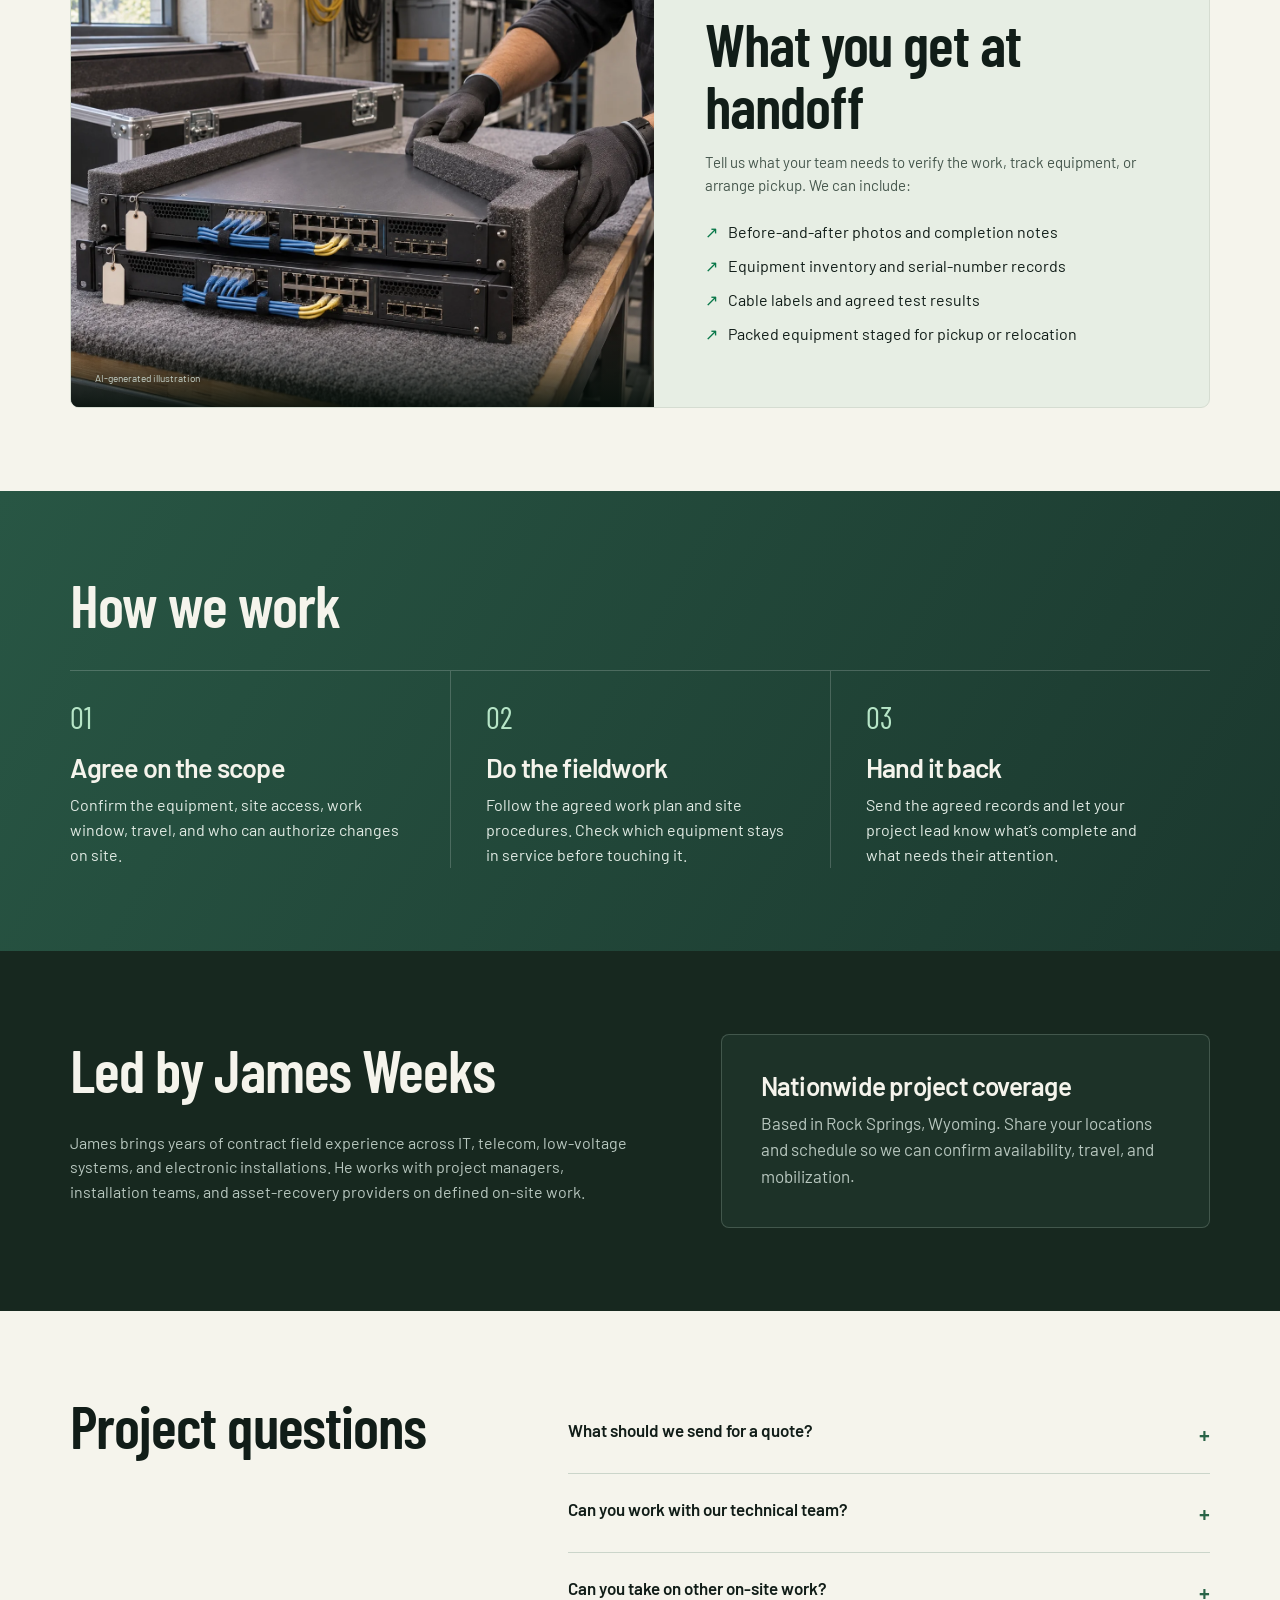
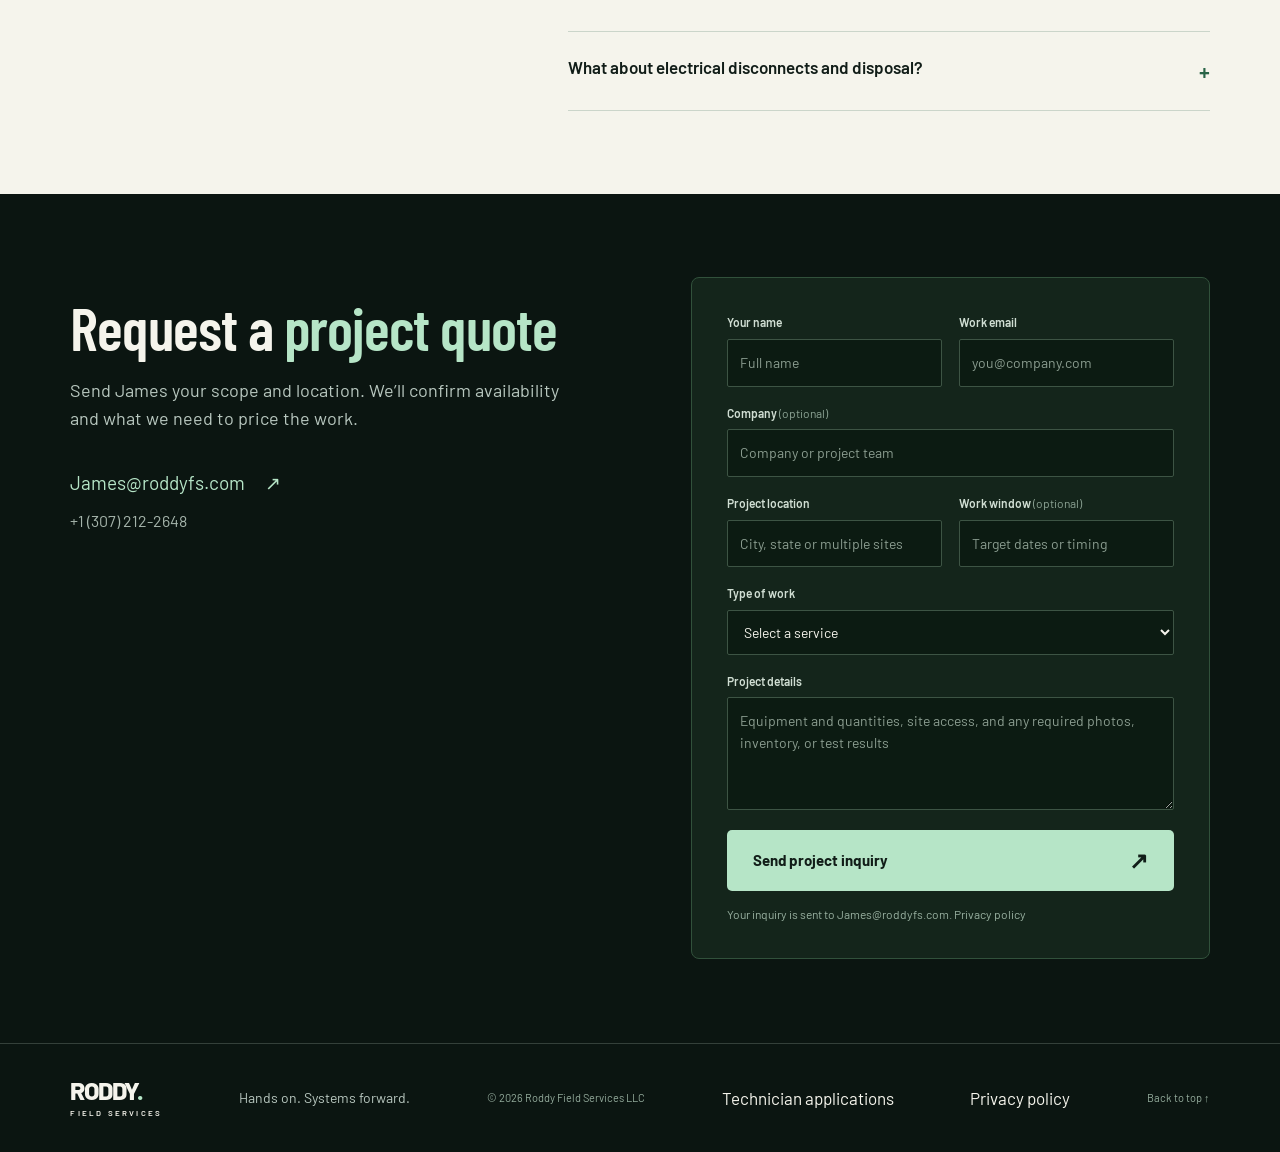
==== commit c4fb96d5: "Refresh field services homepage and project inquiries" ====
--- a/index.html
+++ b/index.html
@@ -1,92 +1,223 @@
 <!doctype html>
 <html lang="en">
 <head>
-  <meta charset="utf-8"><meta name="viewport" content="width=device-width,initial-scale=1">
-  <meta name="theme-color" content="#0c1713">
-  <title>Roddy Field Services | Nationwide Telecom & IT Field Support</title>
-  <meta name="description" content="Nationwide equipment installation, telecom and IT field support, equipment removal, relocation, and site documentation. Travel available for the right contract.">
+  <meta charset="utf-8">
+  <meta name="viewport" content="width=device-width, initial-scale=1">
+  <meta name="theme-color" content="#111d18">
+  <title>Equipment Installation &amp; Decommissioning | Roddy Field Services</title>
+  <meta name="description" content="Roddy Field Services installs, swaps, relocates, and removes telecom and network equipment. Rack and stack, structured cabling, and project travel across the U.S.">
   <link rel="canonical" href="https://roddyfs.com/">
+  <meta property="og:type" content="website">
   <meta property="og:url" content="https://roddyfs.com/">
-  <meta property="og:image" content="https://roddyfs.com/assets/roddy-badge.png">
-  <meta property="og:title" content="Roddy Field Services"><meta property="og:description" content="Hands on. Systems forward. Nationwide equipment installation, telecom and IT fieldwork, decommissioning, and relocation."><meta property="og:type" content="website">
-  <link rel="icon" href="assets/favicon.svg" type="image/svg+xml"><link rel="stylesheet" href="styles.css"><script src="app.js" defer></script><script src="analytics.js" defer></script>
-<script type="application/ld+json">{"@context": "https://schema.org", "@type": "Organization", "@id": "https://roddyfs.com/#organization", "name": "Roddy Field Services", "legalName": "Roddy Field Services LLC", "url": "https://roddyfs.com/", "email": "James@roddyfs.com", "telephone": "+1-307-212-2648", "address": {"@type": "PostalAddress", "addressLocality": "Rock Springs", "addressRegion": "WY", "addressCountry": "US"}, "areaServed": {"@type": "Country", "name": "United States"}}</script>
+  <meta property="og:title" content="Equipment Installation &amp; Decommissioning | Roddy Field Services">
+  <meta property="og:description" content="Rack and stack, equipment moves and removals, and structured cabling for telecom and network infrastructure projects across the U.S.">
+  <meta property="og:image" content="https://roddyfs.com/assets/rack-installation.webp">
+  <meta property="og:image:alt" content="Illustration of field technicians mounting a network switch in an equipment rack">
+  <link rel="icon" href="assets/favicon.svg" type="image/svg+xml">
+  <link rel="stylesheet" href="styles.css">
+  <link rel="stylesheet" href="styles-home.css">
+  <script src="app.js" defer></script>
+  <script src="analytics.js" defer></script>
+  <script type="application/ld+json">
+  {
+    "@context": "https://schema.org",
+    "@type": "Organization",
+    "@id": "https://roddyfs.com/#organization",
+    "name": "Roddy Field Services",
+    "legalName": "Roddy Field Services LLC",
+    "url": "https://roddyfs.com/",
+    "description": "Equipment installation, decommissioning, hardware swaps, relocation, and structured cabling for telecom and network infrastructure projects.",
+    "email": "James@roddyfs.com",
+    "telephone": "+1-307-212-2648",
+    "address": {
+      "@type": "PostalAddress",
+      "addressLocality": "Rock Springs",
+      "addressRegion": "WY",
+      "addressCountry": "US"
+    },
+    "areaServed": {"@type": "Country", "name": "United States"}
+  }
+  </script>
 </head>
 <body>
 <a class="skip" href="#main">Skip to content</a>
 <header class="header">
-  <a class="brand" href="#" aria-label="Roddy Field Services home"><span>RODDY<span class="brand-dot">.</span></span><small>FIELD SERVICES</small></a>
-  <nav aria-label="Main navigation" id="main-nav"><a href="#services">What we do</a><a href="#approach">How we work</a><a href="https://apply.roddyfs.com/">Work with us</a><a href="#service-areas">Nationwide coverage</a></nav>
-  <a class="button small header-cta" href="#contact">Let’s talk scope <span aria-hidden="true">↗</span></a>
-  <button class="menu-toggle" aria-label="Open navigation" aria-controls="main-nav" aria-expanded="false"><span></span><span></span></button>
+  <a class="brand" href="/" aria-label="Roddy Field Services home"><span>RODDY<span class="brand-dot">.</span></span><small>FIELD SERVICES</small></a>
+  <nav aria-label="Main navigation" id="main-nav">
+    <a href="#services">Services</a>
+    <a href="#approach">How we work</a>
+    <a href="#service-areas">Coverage</a>
+    <a href="https://apply.roddyfs.com/">Technician applications</a>
+  </nav>
+  <a class="button small header-cta" href="#contact">Request a quote <span aria-hidden="true">↗</span></a>
+  <button class="menu-toggle" type="button" aria-label="Open navigation" aria-controls="main-nav" aria-expanded="false"><span></span><span></span></button>
 </header>
 <main id="main">
   <section class="hero" aria-labelledby="hero-title">
     <div class="hero-grid" aria-hidden="true"></div>
     <div class="hero-copy">
-      <p class="eyebrow"><span class="status-dot"></span> NATIONWIDE TECHNICAL FIELD SUPPORT</p>
-      <h1 id="hero-title">Hands on.<br><em>Systems<br>forward.</em></h1>
-      <p class="hero-description">Equipment installation. Telecom & network support. Decommissioning, relocation, and project staffing. Hands-on support and help finding the people your project needs.</p>
-      <div class="hero-actions"><a class="button" href="#contact">Tell us about your project <span aria-hidden="true">↗</span></a><a class="text-link" href="#services">Explore our services <span aria-hidden="true">↓</span></a></div>
-      <div class="hero-footnote"><span>TELECOM</span><i></i><span>IT INFRASTRUCTURE</span><i></i><span>LOW VOLTAGE</span></div>
-    </div>
-    <div class="hero-art">
-      <div class="art-cross top" aria-hidden="true">+</div><div class="art-cross bottom" aria-hidden="true">+</div>
-      <div class="logo-halo" aria-hidden="true"></div>
-      <img src="assets/roddy-badge.png" alt="Roddy Field Services badge featuring an equipment rack and communications dish" width="1536" height="1024" fetchpriority="high">
-      <div class="art-caption"><span>BUILT FOR THE WORK.</span><span>READY FOR THE ROAD.</span></div>
-    </div>
-    <div class="hero-bottom"><span>INSTALL / CONNECT / RELOCATE / DECOMMISSION</span><a href="#focus" aria-label="Read about our field services">SCROLL TO EXPLORE <span aria-hidden="true">↓</span></a></div>
-  </section>
-
-  <section class="focus section" id="focus">
-    <div class="section-label"><span>01 / BUILT FOR THE FIELD</span><span class="line"></span></div>
-    <div class="focus-heading"><h2>Your project.<br><span>Our hands on site.</span></h2><div><p>New equipment, an upgrade, a site move, or a legacy system coming out. Every project needs someone who understands the work on the ground.</p><p>We bring practical experience across telecom, IT, and low-voltage systems to your field scope—from installation and troubleshooting through removal and documentation.</p></div></div>
+      <p class="eyebrow">Nationwide field services</p>
+      <h1 id="hero-title">Equipment Installation <em>&amp; Decommissioning</em></h1>
+      <p class="hero-description">We install, swap, move, and remove equipment for telecom and network infrastructure projects. Bring us in for a single site or a multi-site rollout.</p>
+      <div class="hero-actions">
+        <a class="button" href="#contact">Request a project quote <span aria-hidden="true">↗</span></a>
+        <a class="text-link" href="#services">Explore services <span aria-hidden="true">↓</span></a>
+      </div>
+    </div>
+    <figure class="hero-art">
+      <img class="hero-image" src="assets/rack-installation.webp" alt="Illustration of field technicians mounting a network switch in an equipment rack" width="1536" height="1024" fetchpriority="high">
+      <figcaption class="hero-art-caption">AI-generated illustration</figcaption>
+    </figure>
+  </section>
+
+  <section class="services section" id="services" aria-labelledby="services-title">
+    <div class="section-intro">
+      <h2 id="services-title">Field services</h2>
+      <p>Send your equipment list, drawings, or scope of work. We’ll quote the on-site work and agree on what your team needs at handoff.</p>
+    </div>
+    <div class="service-list">
+      <article class="service-card">
+        <h3>Rack &amp; stack</h3>
+        <p>Assemble racks and cabinets, mount switches, servers, and patch panels, and patch and label to your drawings. Rack assembly and delivery can be quoted separately.</p>
+        <a href="#contact" data-service-link="Rack &amp; stack">Quote a rack installation <span aria-hidden="true">↗</span></a>
+      </article>
+      <article class="service-card">
+        <h3>Equipment removal &amp; decommissioning</h3>
+        <p>Remove designated hardware after your team confirms shutdown. We can tear down racks, record serial numbers, and pack and stage equipment for pickup.</p>
+        <a href="#contact" data-service-link="Equipment removal &amp; decommissioning">Plan a removal <span aria-hidden="true">↗</span></a>
+      </article>
+      <article class="service-card">
+        <h3>Hardware swaps &amp; relocation</h3>
+        <p>Replace or move equipment during your work window. We coordinate with your technical lead and hand the equipment back for system checks.</p>
+        <a href="#contact" data-service-link="Hardware swaps &amp; relocation">Plan a swap or move <span aria-hidden="true">↗</span></a>
+      </article>
+      <article class="service-card">
+        <h3>Structured cabling</h3>
+        <p>Pull, terminate, label, and test copper cabling to an agreed scope. Share your drop count, pathways, and testing requirements for a quote.</p>
+        <a href="#contact" data-service-link="Structured cabling">Quote a cabling project <span aria-hidden="true">↗</span></a>
+      </article>
+    </div>
+    <p class="service-other">Have a different job in mind? <a class="text-link" href="#contact" data-service-link="Other on-site project">Tell us about your on-site project <span aria-hidden="true">↗</span></a></p>
+  </section>
+
+  <section class="focus section" id="focus" aria-labelledby="handoff-title">
     <div class="decom-feature">
       <figure class="field-photo installation-photo">
-        <img src="assets/network-installation.webp" alt="Illustrative technician organizing copper cabling in a communications rack" width="1536" height="1024" loading="lazy" decoding="async">
-        <figcaption><span>INSTALL. CONNECT. SUPPORT.</span><small>AI-generated service illustration</small></figcaption>
+        <img src="assets/equipment-handoff.webp" alt="Illustration of removed rack equipment being tagged and prepared for packing" width="1536" height="1024" loading="lazy" decoding="async">
+        <figcaption><small>AI-generated illustration</small></figcaption>
       </figure>
-      <div class="decom-content"><p class="eyebrow">FROM DEPLOYMENT TO HANDOFF</p><h3>Technical experience.<br>Practical field support.</h3><p>One point of contact for hands-on work across your equipment’s lifecycle, with a clear scope and attention to the systems around it.</p><ul class="check-list"><li>Equipment installation, swaps, and upgrades</li><li>Copper, fiber, and network field support</li><li>Decommissioning, relocation, and asset recovery</li><li>Site surveys, inventories, and documentation</li><li>Technician sourcing and project staffing support</li></ul><a class="text-link" href="#services">Find the support you need <span aria-hidden="true">↗</span></a></div>
-    </div>
-  </section>
-
-  <section class="services section" id="services">
-    <div class="section-label"><span>02 / FIELD CAPABILITIES</span><span class="line"></span></div>
-    <div class="section-intro"><h2>The right hands.<br><span>On the ground.</span></h2><p>One site or a traveling project.<br>Get support for the work between the plan and the handoff.</p></div>
-    <div class="service-list">
-      <details open><summary><span class="service-number">01</span><h3>Equipment installation</h3><span class="service-plus" aria-hidden="true">+</span></summary><div class="service-detail"><p>Rack-mounted equipment, communications hardware, patch panels, and electronic systems. Installation support guided by your drawings, scope, and site requirements.</p><span>RACKS & CABINETS · EQUIPMENT SWAPS · HARDWARE DEPLOYMENT</span><a href="#contact" data-service-link="Equipment installation">Discuss an installation ↗</a></div></details>
-      <details><summary><span class="service-number">02</span><h3>Low-voltage & network support</h3><span class="service-plus" aria-hidden="true">+</span></summary><div class="service-detail"><p>Copper and fiber infrastructure, MDF/IDF work, patching, labeling, connectivity troubleshooting, and support for network and communications deployments.</p><span>COPPER & FIBER · PATCHING · NETWORK FAULT ISOLATION</span><a href="#contact" data-service-link="Low-voltage and network support">Discuss your network scope ↗</a></div></details>
-      <details><summary><span class="service-number">03</span><h3>Legacy equipment decommissioning</h3><span class="service-plus" aria-hidden="true">+</span></summary><div class="service-detail"><p>Removal of designated retired telecom and IT equipment, rack teardown, and retired cable removal. Assets are identified, documented, and staged according to your scope, with attention to systems staying in service.</p><span>EQUIPMENT REMOVAL · RACK TEARDOWN · ASSET DOCUMENTATION</span><a href="#contact" data-service-link="Legacy equipment decommissioning">Plan a decommissioning project ↗</a></div></details>
-      <details><summary><span class="service-number">04</span><h3>Relocation & equipment recovery</h3><span class="service-plus" aria-hidden="true">+</span></summary><div class="service-detail"><p>De-racking, identifying, packing, and staging equipment for its next destination. Support for planned moves, site consolidation, and customer-directed asset recovery.</p><span>DE-RACKING · PACKING & STAGING · ASSET HANDOFF</span><a href="#contact" data-service-link="Relocation and equipment recovery">Plan an equipment move ↗</a></div></details>
-      <details><summary><span class="service-number">05</span><h3>Site surveys & documentation</h3><span class="service-plus" aria-hidden="true">+</span></summary><div class="service-detail"><p>Onsite eyes and hands for your project team: equipment inventories, serial-number records, cable identification, condition photos, and clear completion notes.</p><span>SITE SURVEYS · INVENTORIES · BEFORE & AFTER PHOTOS</span><a href="#contact" data-service-link="Site surveys and documentation">Scope a site visit ↗</a></div></details>
-      <details><summary><span class="service-number">06</span><h3>Project staffing & crew sourcing</h3><span class="service-plus" aria-hidden="true">+</span></summary><div class="service-detail"><p>Need more hands on site? We can help source technicians and field workers for installations, network projects, equipment moves, and decommissioning. Share the skills, headcount, location, pay range, and schedule so we can discuss finding people who fit your scope and site requirements.</p><span>TECHNICIAN SOURCING · TRAVELING CREWS · PROJECT STAFFING</span><a href="#contact" data-service-link="Project staffing and crew sourcing">Discuss your staffing needs ↗</a></div></details>
-    </div>
-  </section>
-
-  <section class="approach section" id="approach">
-    <div class="section-label"><span>03 / THE APPROACH</span><span class="line"></span></div>
-    <div class="section-intro"><h2>A clear scope.<br>A clean handoff.</h2><p>Good fieldwork starts before the first tool comes out.</p></div>
+      <div class="decom-content">
+        <h2 id="handoff-title">What you get at handoff</h2>
+        <p>Tell us what your team needs to verify the work, track equipment, or arrange pickup. We can include:</p>
+        <ul class="check-list">
+          <li>Before-and-after photos and completion notes</li>
+          <li>Equipment inventory and serial-number records</li>
+          <li>Cable labels and agreed test results</li>
+          <li>Packed equipment staged for pickup or relocation</li>
+        </ul>
+      </div>
+    </div>
+  </section>
+
+  <section class="approach section" id="approach" aria-labelledby="approach-title">
+    <div class="section-intro">
+      <h2 id="approach-title">How we work</h2>
+    </div>
     <div class="steps">
-      <article><span class="step-number">01</span><h3>Define the work.</h3><p>Review the equipment, location, access requirements, project window, and what needs to remain in service.</p></article>
-      <article><span class="step-number">02</span><h3>Work the plan.</h3><p>Follow the agreed scope and site procedures. Identify the designated assets and coordinate changes before acting.</p></article>
-      <article><span class="step-number">03</span><h3>Close the loop.</h3><p>Deliver the agreed inventory, photos, completion notes, and equipment handoff so your team knows where things stand.</p></article>
-    </div>
-  </section>
-
-  <section class="about section" id="about">
-    <div class="about-copy"><p class="eyebrow">04 / THE PERSON BEHIND THE WORK</p><h2>Field experience.<br><span>Technical perspective.</span></h2><p>Roddy Field Services is led by James Weeks, with years of contract experience across IT, low-voltage systems, telecom, and electronic installations—alongside eight years in software.</p><p>That background connects hands-on equipment work with an understanding of the systems it supports. The focus: helping teams install, support, relocate, and retire infrastructure with dependable work on site—and helping source additional workers when a project needs more hands.</p><a class="text-link" href="#contact">Work with Roddy <span aria-hidden="true">↗</span></a></div>
-    <div class="experience-panel"><figure class="field-photo recovery-photo"><img src="assets/equipment-relocation.webp" alt="Illustrative network equipment packed in a protective case for relocation" width="1536" height="1024" loading="lazy" decoding="async"><figcaption><span>READY FOR THE NEXT SITE.</span><small>AI-generated service illustration</small></figcaption></figure><span class="eyebrow">EXPERIENCE THAT CONNECTS</span><div><span>01</span><p>Communications racks<br>& electronic systems</p></div><div><span>02</span><p>Copper, fiber<br>& network infrastructure</p></div><div><span>03</span><p>Technical drawings<br>& field documentation</p></div><div class="travel-note"><svg viewBox="0 0 24 24" aria-hidden="true"><path d="M12 22s8-7 8-13a8 8 0 1 0-16 0c0 6 8 13 8 13Z"/><circle cx="12" cy="9" r="3"/></svg><p><strong>Nationwide travel availability.</strong><br>Tell us where the work needs to happen.</p></div></div>
-  </section>
-
-  <section class="faq section" aria-labelledby="faq-title"><div><p class="eyebrow">A FEW PRACTICAL DETAILS</p><h2 id="faq-title">Before we<br>hit the road.</h2></div><div class="faq-list"><details><summary>Can you travel to our project site?<span aria-hidden="true">+</span></summary><p>Yes. Nationwide travel is part of the service offering. Share the location, expected duration, schedule, and access requirements so we can discuss availability and travel arrangements.</p></details><details><summary>What should we send for a quote?<span aria-hidden="true">+</span></summary><p>A site location, equipment list or photos, approximate quantities, desired timeline, and the work you need completed. Include any site rules, access restrictions, and required documentation.</p></details><details><summary>Can you support an existing project team?<span aria-hidden="true">+</span></summary><p>Yes. We can discuss a defined field scope alongside your project manager, installation team, or asset-recovery provider, including traveling contract assignments.</p></details><details><summary>Can you help us find technicians or a crew?<span aria-hidden="true">+</span></summary><p>Yes. We can help source field workers for a defined project. Send the roles, skills, headcount, work location, schedule, pay range, and travel or per diem details. We’ll discuss candidate sourcing, coordination, and who will handle hiring, onboarding, and supervision before starting.</p></details><details><summary>What about electrical disconnects and disposal?<span aria-hidden="true">+</span></summary><p>Our focus is technical fieldwork and physical equipment handling within an agreed scope. Electrical work requiring a license, certified data destruction, and specialized disposal must be coordinated with appropriately qualified providers. Let’s identify those responsibilities before work begins.</p></details></div></section>
-
-<section class="section" id="service-areas"><div class="section-label"><span>NATIONWIDE COVERAGE</span><span class="line"></span></div><div class="section-intro"><h2>The right contract.<br><span>Anywhere in the country.</span></h2><p>Roddy Field Services is available for projects across the United States. Tell us where the work is, what needs to be done, and your schedule. We’ll agree on scope, travel, and mobilization before committing.</p></div><a class="button" href="#contact">Discuss your project ↗</a></section>
-
-  <section class="contact section" id="contact">
-    <div class="contact-copy"><p class="eyebrow"><span class="status-dot"></span> LET’S GET TO WORK</p><h2>Got a project?<br><span>Let’s get<br>on site.</span></h2><p>This is the customer form for a project. Technicians apply at <a href="https://apply.roddyfs.com/">apply.roddyfs.com</a>.<br>Send the scope and location. We’ll discuss the next step.</p><a class="contact-email" href="mailto:James@roddyfs.com">James@roddyfs.com <span aria-hidden="true">↗</span></a><a class="contact-phone" href="tel:+13072122648">+1 (307) 212-2648</a></div>
-    <form id="quote-form"><h3>Customer project conversation</h3><div class="form-row"><label>Your name<input name="name" autocomplete="name" placeholder="Full name" required maxlength="100"></label><label>Work email<input name="email" type="email" autocomplete="email" placeholder="you@company.com" required maxlength="150"></label></div><label>Company <span class="optional">(optional)</span><input name="company" autocomplete="organization" placeholder="Company or project team" maxlength="150"></label><div class="form-row"><label>Project location<input name="location" placeholder="City, state / multiple sites" required maxlength="180"></label><label>Target timing<input name="timing" placeholder="Dates or project window" maxlength="150"></label></div><label>How can we help?<select name="service" id="service-select" required><option value="" disabled selected>Select a service</option><option>Equipment installation</option><option>Low-voltage and network support</option><option>Legacy equipment decommissioning</option><option>Relocation and equipment recovery</option><option>Site surveys and documentation</option><option>Project staffing and crew sourcing</option><option>Multiple services / other scope</option></select></label><label>Tell us about the work<textarea name="details" rows="4" placeholder="Equipment, quantities, site requirements—or staffing needs, headcount, skills, and pay range…" required maxlength="4000"></textarea></label><button type="submit" class="button">Send project inquiry <span aria-hidden="true">↗</span></button><p class="form-note">This customer message is processed on our server and emailed to James@roddyfs.com as a project conversation, separate from technician applications.</p><div id="email-fallback" hidden><p role="status"></p><span id="copy-status" aria-live="polite"></span></div></form>
+      <article>
+        <span class="step-number" aria-hidden="true">01</span>
+        <h3>Agree on the scope</h3>
+        <p>Confirm the equipment, site access, work window, travel, and who can authorize changes on site.</p>
+      </article>
+      <article>
+        <span class="step-number" aria-hidden="true">02</span>
+        <h3>Do the fieldwork</h3>
+        <p>Follow the agreed work plan and site procedures. Check which equipment stays in service before touching it.</p>
+      </article>
+      <article>
+        <span class="step-number" aria-hidden="true">03</span>
+        <h3>Hand it back</h3>
+        <p>Send the agreed records and let your project lead know what’s complete and what needs their attention.</p>
+      </article>
+    </div>
+  </section>
+
+  <section class="about section" id="about" aria-labelledby="about-title">
+    <div class="about-copy">
+      <h2 id="about-title">Led by James Weeks</h2>
+      <p>James brings years of contract field experience across IT, telecom, low-voltage systems, and electronic installations. He works with project managers, installation teams, and asset-recovery providers on defined on-site work.</p>
+    </div>
+    <div class="experience-panel" id="service-areas">
+      <h3>Nationwide project coverage</h3>
+      <p>Based in Rock Springs, Wyoming. Share your locations and schedule so we can confirm availability, travel, and mobilization.</p>
+    </div>
+  </section>
+
+  <section class="faq section" aria-labelledby="faq-title">
+    <div><h2 id="faq-title">Project questions</h2></div>
+    <div class="faq-list">
+      <details>
+        <summary>What should we send for a quote?<span aria-hidden="true">+</span></summary>
+        <p>Send the site location, equipment list or photos, quantities, dates, and what you need done. Include access restrictions and any required testing or documentation.</p>
+      </details>
+      <details>
+        <summary>Can you work with our technical team?<span aria-hidden="true">+</span></summary>
+        <p>Yes. We handle the agreed physical work and coordinate with your technical lead, who owns configuration and final system checks. Share any on-site assistance you need during startup.</p>
+      </details>
+      <details>
+        <summary>Can you take on other on-site work?<span aria-hidden="true">+</span></summary>
+        <p>Send the details. Related work can include a site survey, an equipment inventory, or a dealer or integrator’s rollout. We’ll confirm what can be included in the quote.</p>
+      </details>
+      <details>
+        <summary>What about electrical disconnects and disposal?<span aria-hidden="true">+</span></summary>
+        <p>We’ll agree on who handles licensed electrical disconnects, certified data destruction, and specialized disposal before work begins. Those tasks require appropriately qualified providers.</p>
+      </details>
+    </div>
+  </section>
+
+  <section class="contact section" id="contact" aria-labelledby="contact-title">
+    <div class="contact-copy">
+      <h2 id="contact-title">Request a <span>project quote</span></h2>
+      <p>Send James your scope and location. We’ll confirm availability and what we need to price the work.</p>
+      <a class="contact-email" href="mailto:James@roddyfs.com">James@roddyfs.com <span aria-hidden="true">↗</span></a>
+      <a class="contact-phone" href="tel:+13072122648">+1 (307) 212-2648</a>
+    </div>
+    <form id="quote-form" aria-label="Project inquiry">
+      <div class="form-row">
+        <label>Your name<input name="name" autocomplete="name" placeholder="Full name" required maxlength="100"></label>
+        <label>Work email<input name="email" type="email" autocomplete="email" placeholder="you@company.com" required maxlength="150"></label>
+      </div>
+      <label>Company <span class="optional">(optional)</span><input name="company" autocomplete="organization" placeholder="Company or project team" maxlength="150"></label>
+      <div class="form-row">
+        <label>Project location<input name="location" placeholder="City, state or multiple sites" required maxlength="180"></label>
+        <label>Work window <span class="optional">(optional)</span><input name="timing" placeholder="Target dates or timing" maxlength="150"></label>
+      </div>
+      <label>Type of work
+        <select name="service" id="service-select" required>
+          <option value="" disabled selected>Select a service</option>
+          <option>Rack &amp; stack</option>
+          <option>Equipment removal &amp; decommissioning</option>
+          <option>Hardware swaps &amp; relocation</option>
+          <option>Structured cabling</option>
+          <option>Other on-site project</option>
+        </select>
+      </label>
+      <label>Project details
+        <textarea name="details" rows="4" placeholder="Equipment and quantities, site access, and any required photos, inventory, or test results" required maxlength="4000"></textarea>
+      </label>
+      <button type="submit" class="button">Send project inquiry <span aria-hidden="true">↗</span></button>
+      <p class="form-note">Your inquiry is sent to James@roddyfs.com. <a href="/privacy.html">Privacy policy</a></p>
+      <div id="email-fallback" hidden><p role="status"></p><span id="copy-status" aria-live="polite"></span></div>
+    </form>
   </section>
 </main>
-<footer><a class="brand" href="#"><span>RODDY<span class="brand-dot">.</span></span><small>FIELD SERVICES</small></a><p>Hands on. Systems forward.</p><span>© <span id="year">2026</span> Roddy Field Services LLC</span><a href="https://apply.roddyfs.com/">Work with us</a><a href="privacy.html">Privacy policy</a><a href="#">Back to top ↑</a></footer>
-</body></html>
+<footer>
+  <a class="brand" href="/" aria-label="Roddy Field Services home"><span>RODDY<span class="brand-dot">.</span></span><small>FIELD SERVICES</small></a>
+  <p>Hands on. Systems forward.</p>
+  <span>© <span id="year">2026</span> Roddy Field Services LLC</span>
+  <a href="https://apply.roddyfs.com/">Technician applications</a>
+  <a href="/privacy.html">Privacy policy</a>
+  <a href="#main">Back to top ↑</a>
+</footer>
+</body>
+</html>
--- a/styles-home.css
+++ b/styles-home.css
@@ -0,0 +1,237 @@
+:root {
+  --ink: #111d18;
+  --deep: #0b1511;
+  --green: #204739;
+  --mint: #b6e5c7;
+  --paper: #f5f4ec;
+  --muted: #b8c7bf;
+  --line: rgb(213 235 221 / 20%);
+  --paper-line: #d5dcd1;
+  --page-gutter: max(5.5%, calc((100vw - 1280px) / 2));
+}
+
+.header {
+  height: 82px;
+  max-width: none;
+  padding-inline: var(--page-gutter);
+}
+
+.header nav { gap: clamp(14px, 2.1vw, 34px); }
+.header nav a { white-space: nowrap; }
+.button { border-radius: 5px; }
+.button:disabled { opacity: .72; cursor: progress; }
+.section { padding: clamp(58px, 6.5vw, 100px) var(--page-gutter); }
+
+.hero {
+  grid-template-columns: minmax(0, 1.12fr) minmax(0, 1fr);
+  min-height: 0;
+  max-width: none;
+  gap: clamp(30px, 4vw, 64px);
+  padding: clamp(52px, 6vw, 88px) var(--page-gutter);
+  background: radial-gradient(ellipse at 82% 70%, #203b30, transparent 68%);
+}
+
+.hero-grid { mask-image: linear-gradient(90deg, transparent 28%, #000); }
+
+.hero h1 {
+  font-size: clamp(50px, 6.05vw, 92px);
+  line-height: .93;
+  margin: 20px 0 24px;
+}
+
+.hero h1 em { display: block; }
+.hero-description { max-width: 37rem; font-size: clamp(17px, 1.45vw, 20px); }
+.hero-actions { gap: 14px 23px; }
+.hero-actions .text-link { padding: 10px 0 7px; }
+
+.hero-art {
+  isolation: isolate;
+  position: relative;
+  width: 100%;
+  max-width: none;
+  transform: none;
+  padding: 0;
+  margin: 0;
+}
+
+.hero-art::before {
+  content: "";
+  position: absolute;
+  z-index: -1;
+  inset: 13px -13px -13px 13px;
+  border: 1px solid rgb(182 229 199 / 37%);
+  border-radius: 10px;
+}
+
+.hero-art .hero-image {
+  display: block;
+  margin: 0;
+  width: 100%;
+  max-width: none;
+  aspect-ratio: 1.1;
+  object-fit: cover;
+  object-position: 53% center;
+  border: 1px solid rgb(182 229 199 / 29%);
+  border-radius: 10px;
+  filter: none;
+}
+
+.hero-art-caption {
+  position: absolute;
+  right: 10px;
+  bottom: 10px;
+  padding: 3px 7px;
+  border-radius: 3px;
+  background: #0b1511;
+  color: #eef3ee;
+  font-size: 11px;
+}
+
+.section h2 { font-size: clamp(42px, 4.7vw, 67px); }
+.section-intro { margin-bottom: 34px; align-items: center; }
+
+.services {
+  background: var(--paper);
+  color: var(--ink);
+}
+
+.services p, .focus p, .faq details p { color: #46574d; }
+
+.service-list {
+  display: grid;
+  grid-template-columns: repeat(2, minmax(0, 1fr));
+  gap: 14px;
+  border: 0;
+}
+
+.service-card {
+  display: flex;
+  flex-direction: column;
+  align-items: flex-start;
+  padding: clamp(23px, 3.2vw, 38px);
+  border: 1px solid var(--paper-line);
+  border-radius: 8px;
+  background: #fffef8;
+}
+
+.service-card h3 {
+  font-family: var(--display);
+  font-size: clamp(28px, 2.6vw, 38px);
+  letter-spacing: -.015em;
+}
+
+.service-card p { margin: 12px 0 20px; max-width: 53ch; }
+.service-card a {
+  margin-top: auto;
+  padding-block: 5px;
+  color: #245d43;
+  font-size: 15px;
+  font-weight: 700;
+  text-decoration: underline;
+  text-underline-offset: 4px;
+}
+
+.service-other { margin-top: 24px; }
+.service-other a { text-decoration: underline; text-underline-offset: 3px; }
+
+.focus {
+  padding-top: 0;
+  background: var(--paper);
+}
+
+.focus .decom-feature {
+  margin-top: 0;
+  min-height: 0;
+  overflow: hidden;
+  border-color: var(--paper-line);
+  border-radius: 9px;
+  background: #e7eee4;
+}
+
+.focus .installation-photo { min-height: 360px; }
+.focus .installation-photo img { object-position: center; }
+.focus .decom-content { padding: clamp(27px, 4vw, 57px); align-self: center; }
+.focus .decom-content h2 { margin-bottom: 15px; }
+.focus .check-list { margin-bottom: 0; font-size: 16px; }
+
+.approach {
+  background: #204739;
+  background-image: linear-gradient(120deg, #285644, #1b382e);
+}
+
+.approach p { color: #e1ebe4; }
+.approach .steps { margin-top: 30px; }
+.approach .steps article { padding-top: 22px; }
+.approach .steps h3 { margin: 13px 0 12px; }
+.approach .step-number { font-size: 31px; color: var(--mint); }
+
+.about {
+  background: #17281f;
+  gap: clamp(28px, 7vw, 100px);
+}
+
+.about .experience-panel {
+  border: 1px solid var(--line);
+  padding: clamp(22px, 3vw, 40px);
+  border-radius: 8px;
+  background: #1d3228;
+}
+
+.about .experience-panel h3 { margin-bottom: 10px; }
+
+.faq summary span { color: #296447; }
+.contact h2 { margin: 0 0 18px; }
+.contact form { border-radius: 8px; }
+.contact a:not(.button) { text-underline-offset: 4px; }
+.contact-copy p a { text-decoration: underline; }
+footer { padding-inline: var(--page-gutter); }
+footer a:hover { color: var(--mint); }
+
+:where(.services, .focus, .faq) :focus-visible {
+  outline-color: #216a48;
+}
+
+@media (max-width: 1000px) {
+  .header .button.small { padding-inline: 12px; gap: 9px; }
+  .header nav { font-size: 13px; }
+  .hero h1 { font-size: clamp(46px, 6.1vw, 65px); }
+  .hero-actions { align-items: flex-start; }
+  .about, .faq { gap: 35px; }
+}
+
+@media (max-width: 760px) {
+  :root { --page-gutter: 6%; }
+
+  .header { height: 74px; }
+  .header nav { top: 73px; font-size: 15px; }
+  .header nav.open { gap: 2px; }
+  .header-cta { margin-right: 4px; }
+
+  .hero {
+    gap: 26px;
+    padding-block: 38px 48px;
+  }
+
+  .hero h1 {
+    font-size: clamp(40px, 9.5vw, 69px);
+    margin: 15px 0 20px;
+  }
+
+  .hero-actions { margin-top: 22px; }
+  .hero-art::before { inset: 7px -7px -7px 7px; }
+  .hero-art .hero-image { aspect-ratio: 1.5; }
+
+  .section-intro p { margin-top: 14px; }
+  .service-list { grid-template-columns: 1fr; }
+  .focus .installation-photo { min-height: 0; }
+  .approach .steps h3 { margin: 2px 0 0; }
+  .approach .steps article { grid-template-columns: 34px minmax(0, 1fr); gap: 8px 12px; }
+  footer { column-gap: 20px; }
+}
+
+@media (max-width: 385px) {
+  .header .brand > span { font-size: 25px; }
+  .header .brand small { letter-spacing: 2px; }
+  .header .button.small { gap: 6px; padding-inline: 8px; }
+  .contact .form-row { grid-template-columns: 1fr; gap: 0; }
+}
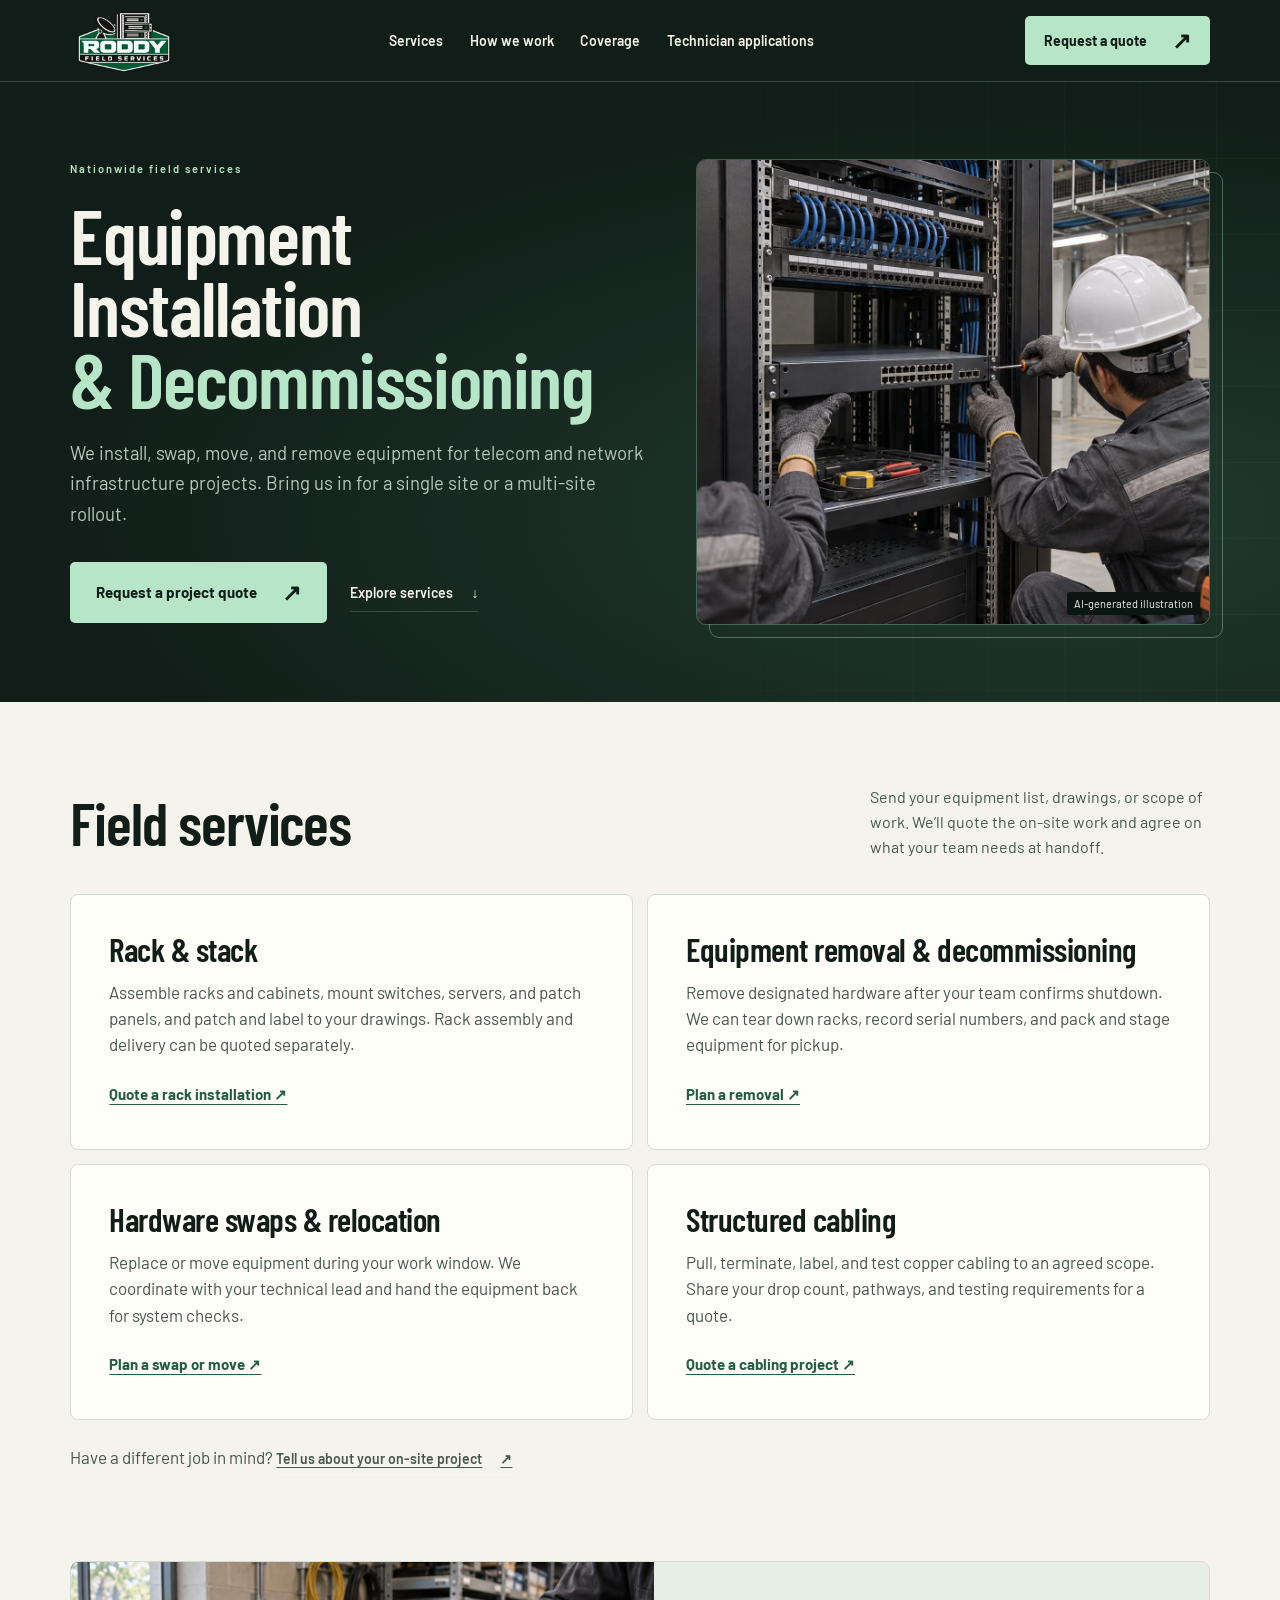
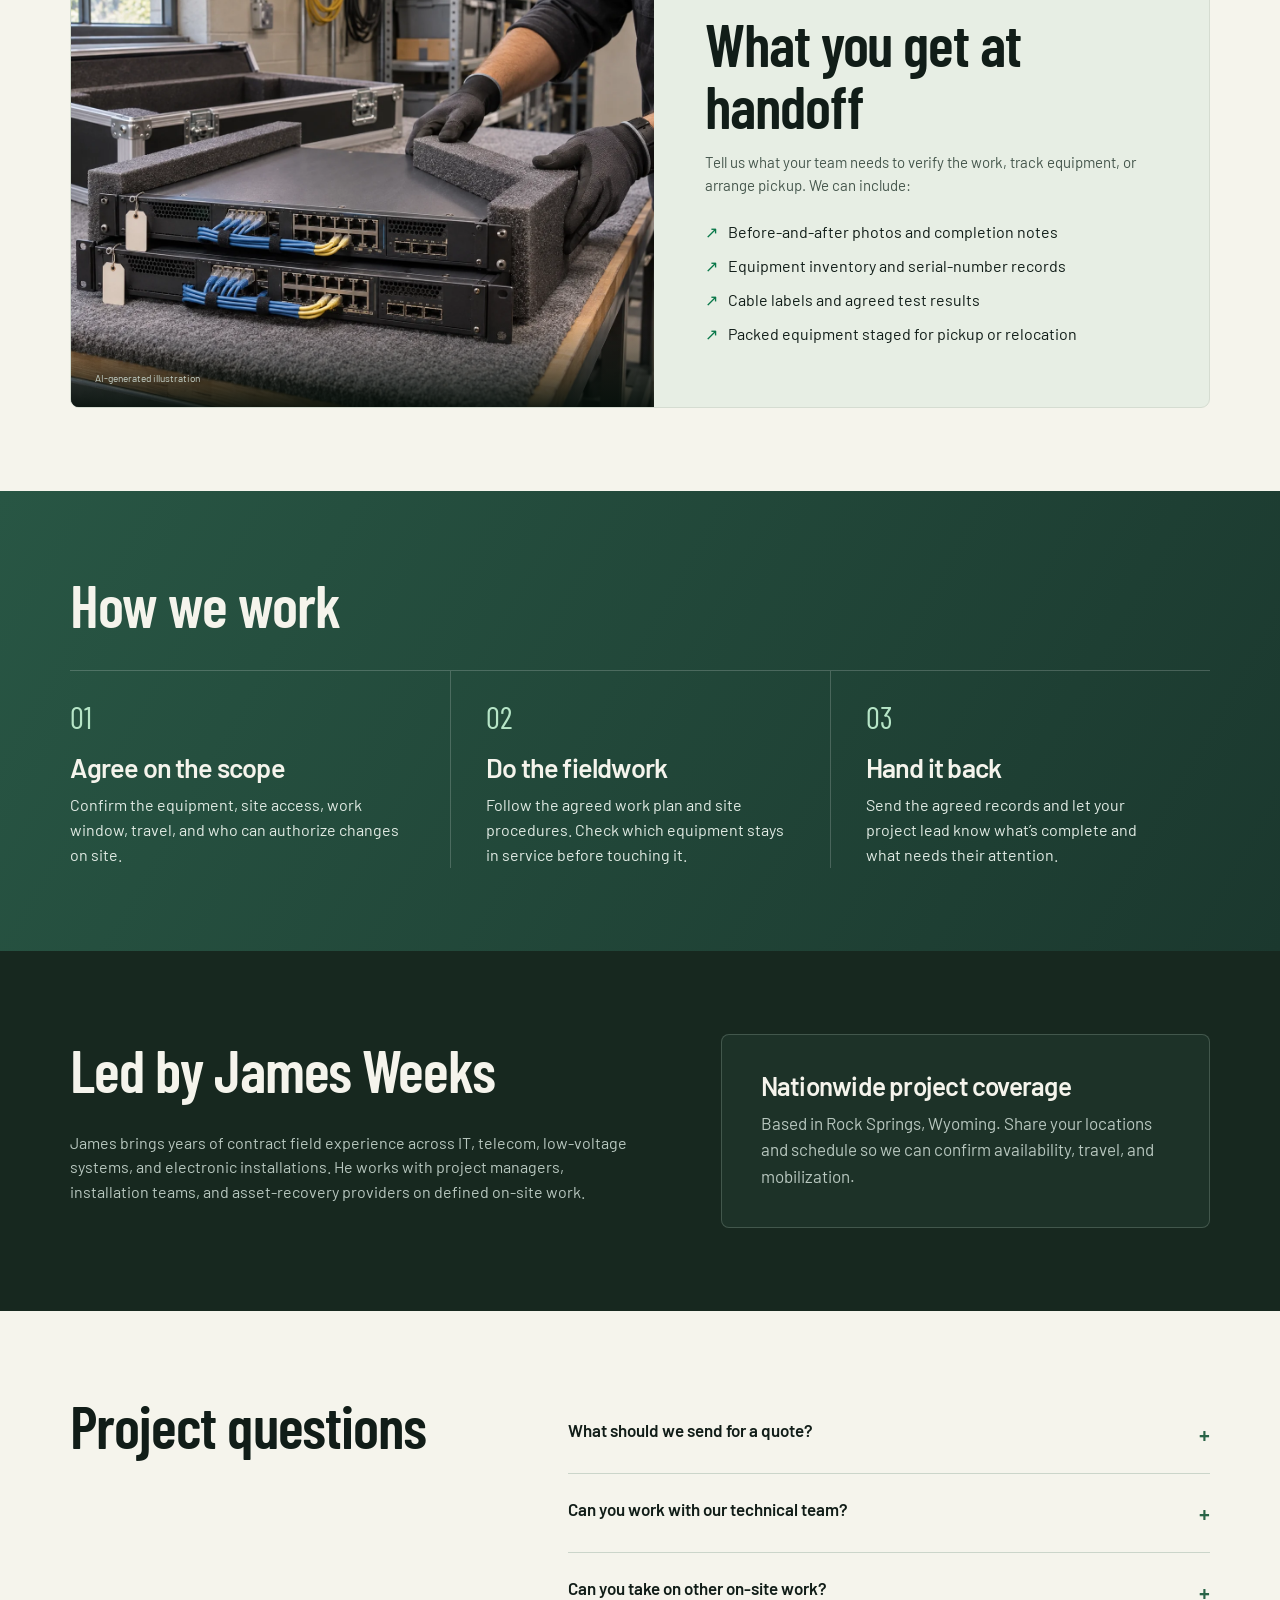
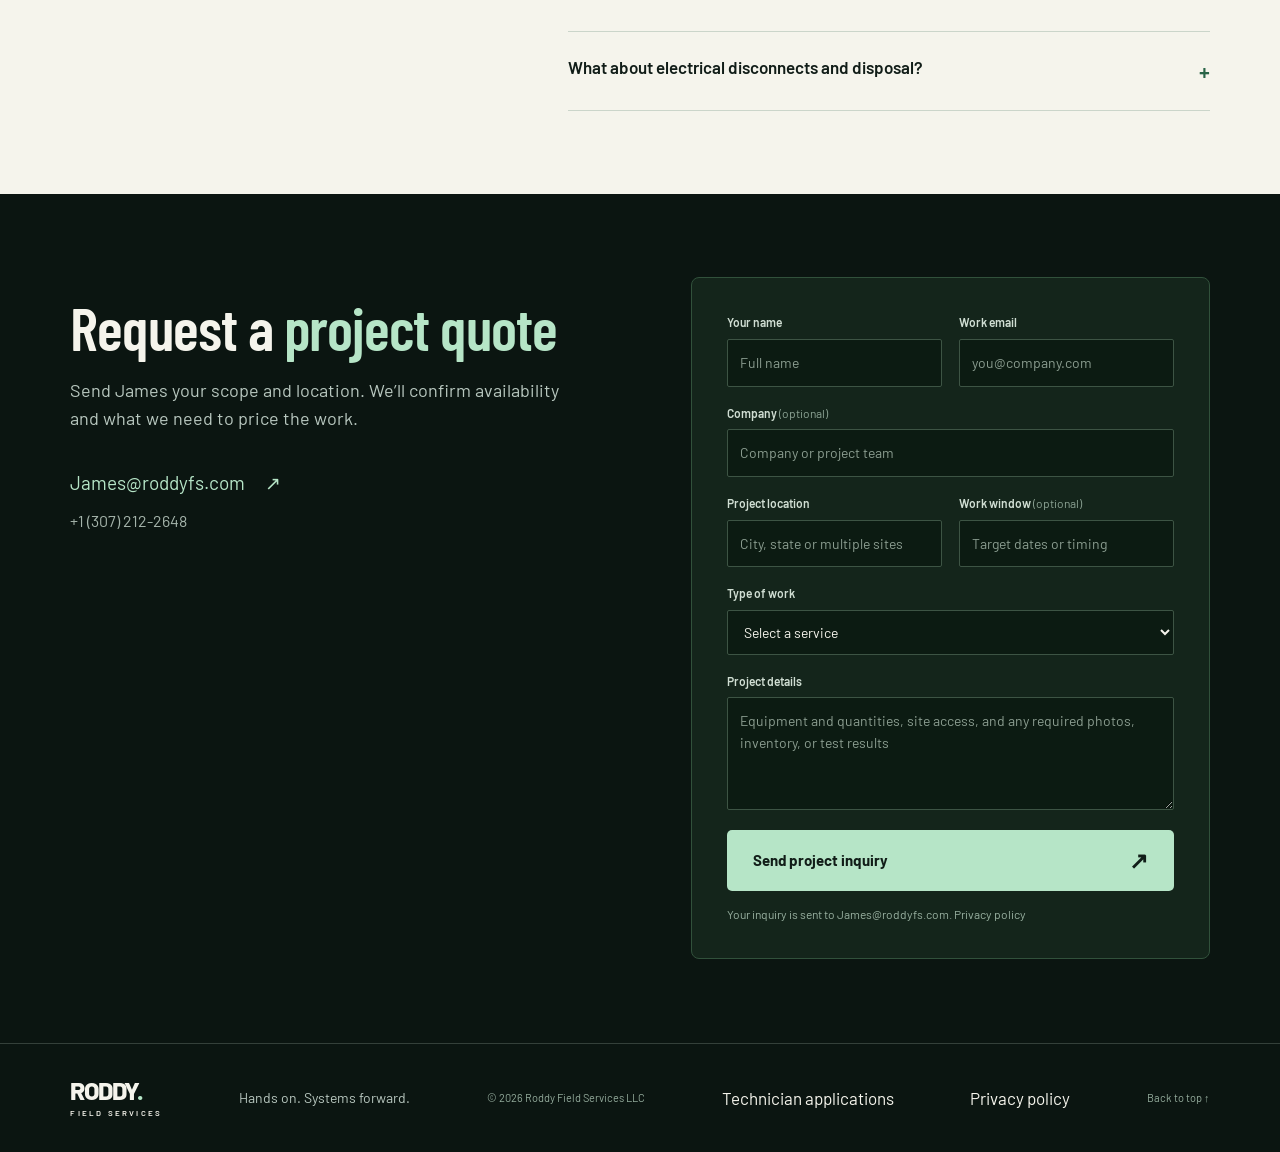
==== commit 37b89212: "Use the Roddy badge in the navigation" ====
--- a/index.html
+++ b/index.html
@@ -42,7 +42,7 @@
 <body>
 <a class="skip" href="#main">Skip to content</a>
 <header class="header">
-  <a class="brand" href="/" aria-label="Roddy Field Services home"><span>RODDY<span class="brand-dot">.</span></span><small>FIELD SERVICES</small></a>
+  <a class="brand" href="/" aria-label="Roddy Field Services home"><img src="assets/roddy-nav.webp" alt="" width="108" height="72"></a>
   <nav aria-label="Main navigation" id="main-nav">
     <a href="#services">Services</a>
     <a href="#approach">How we work</a>
